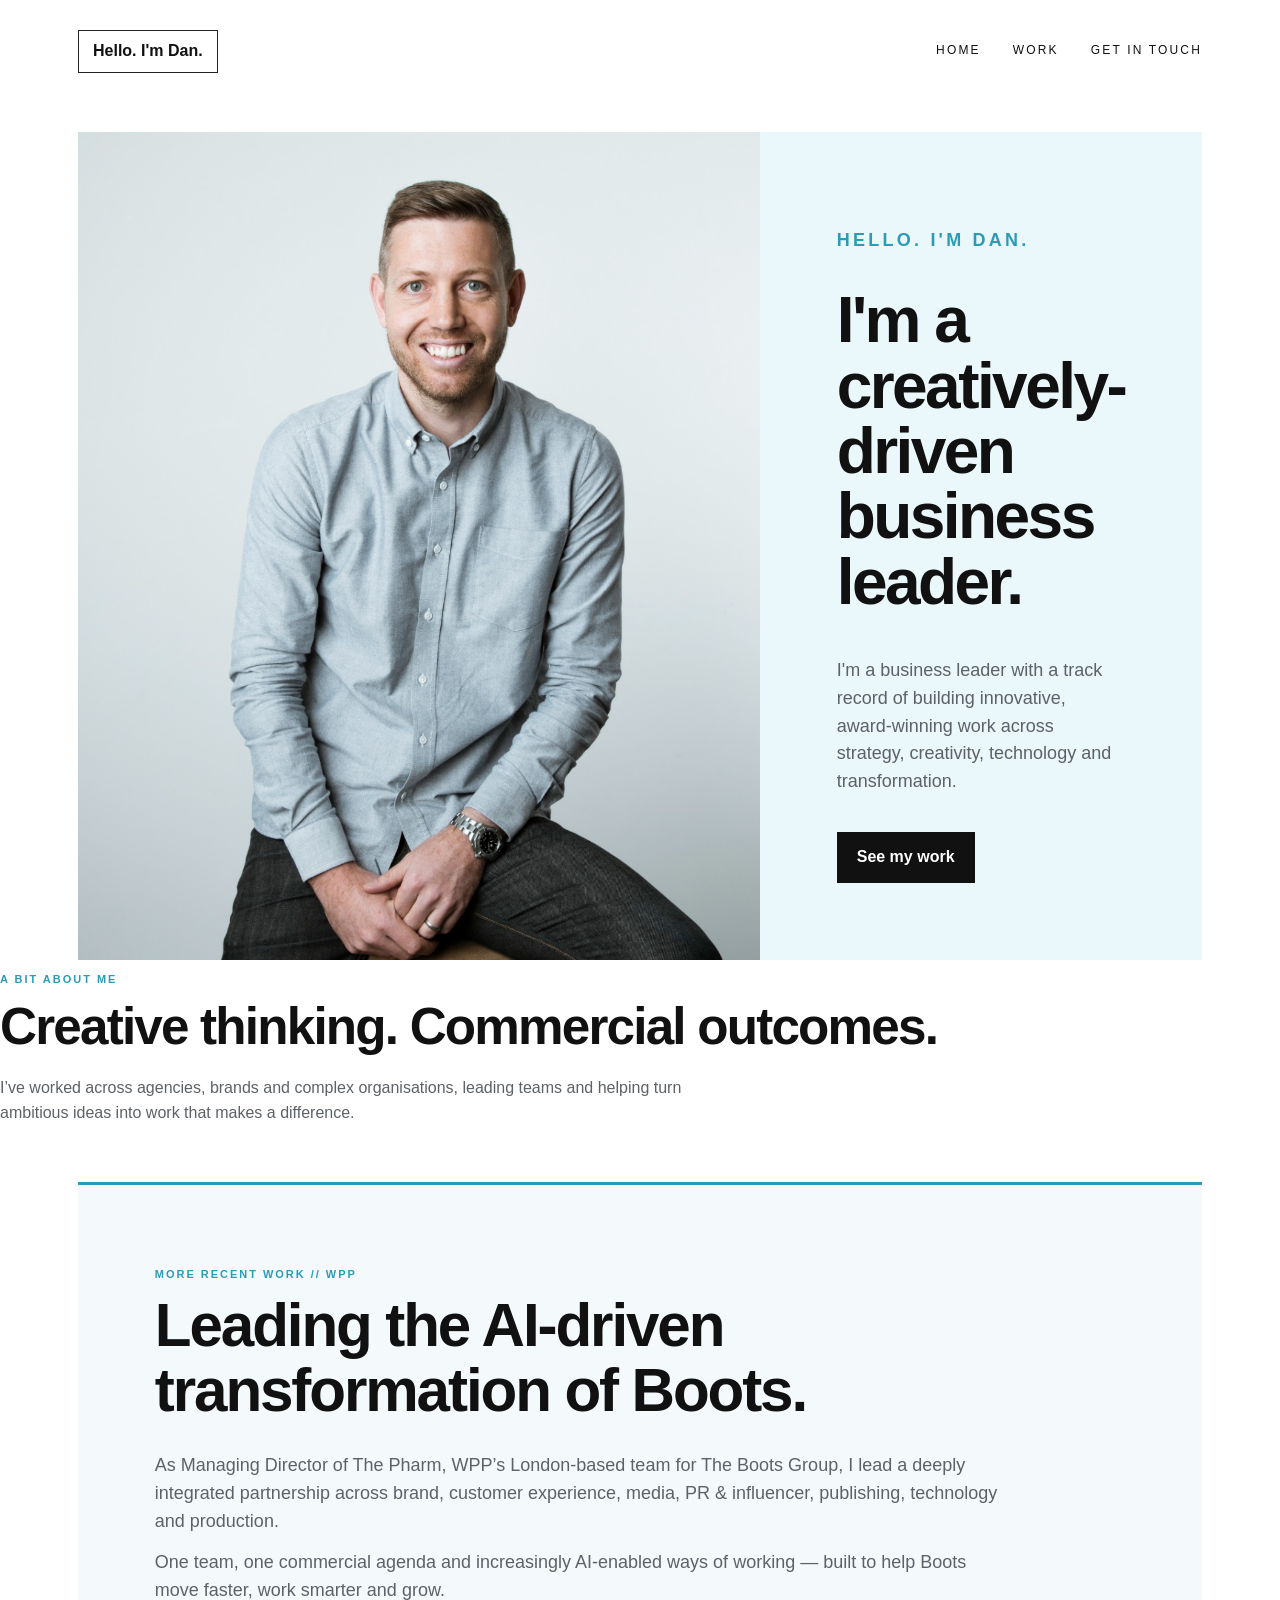
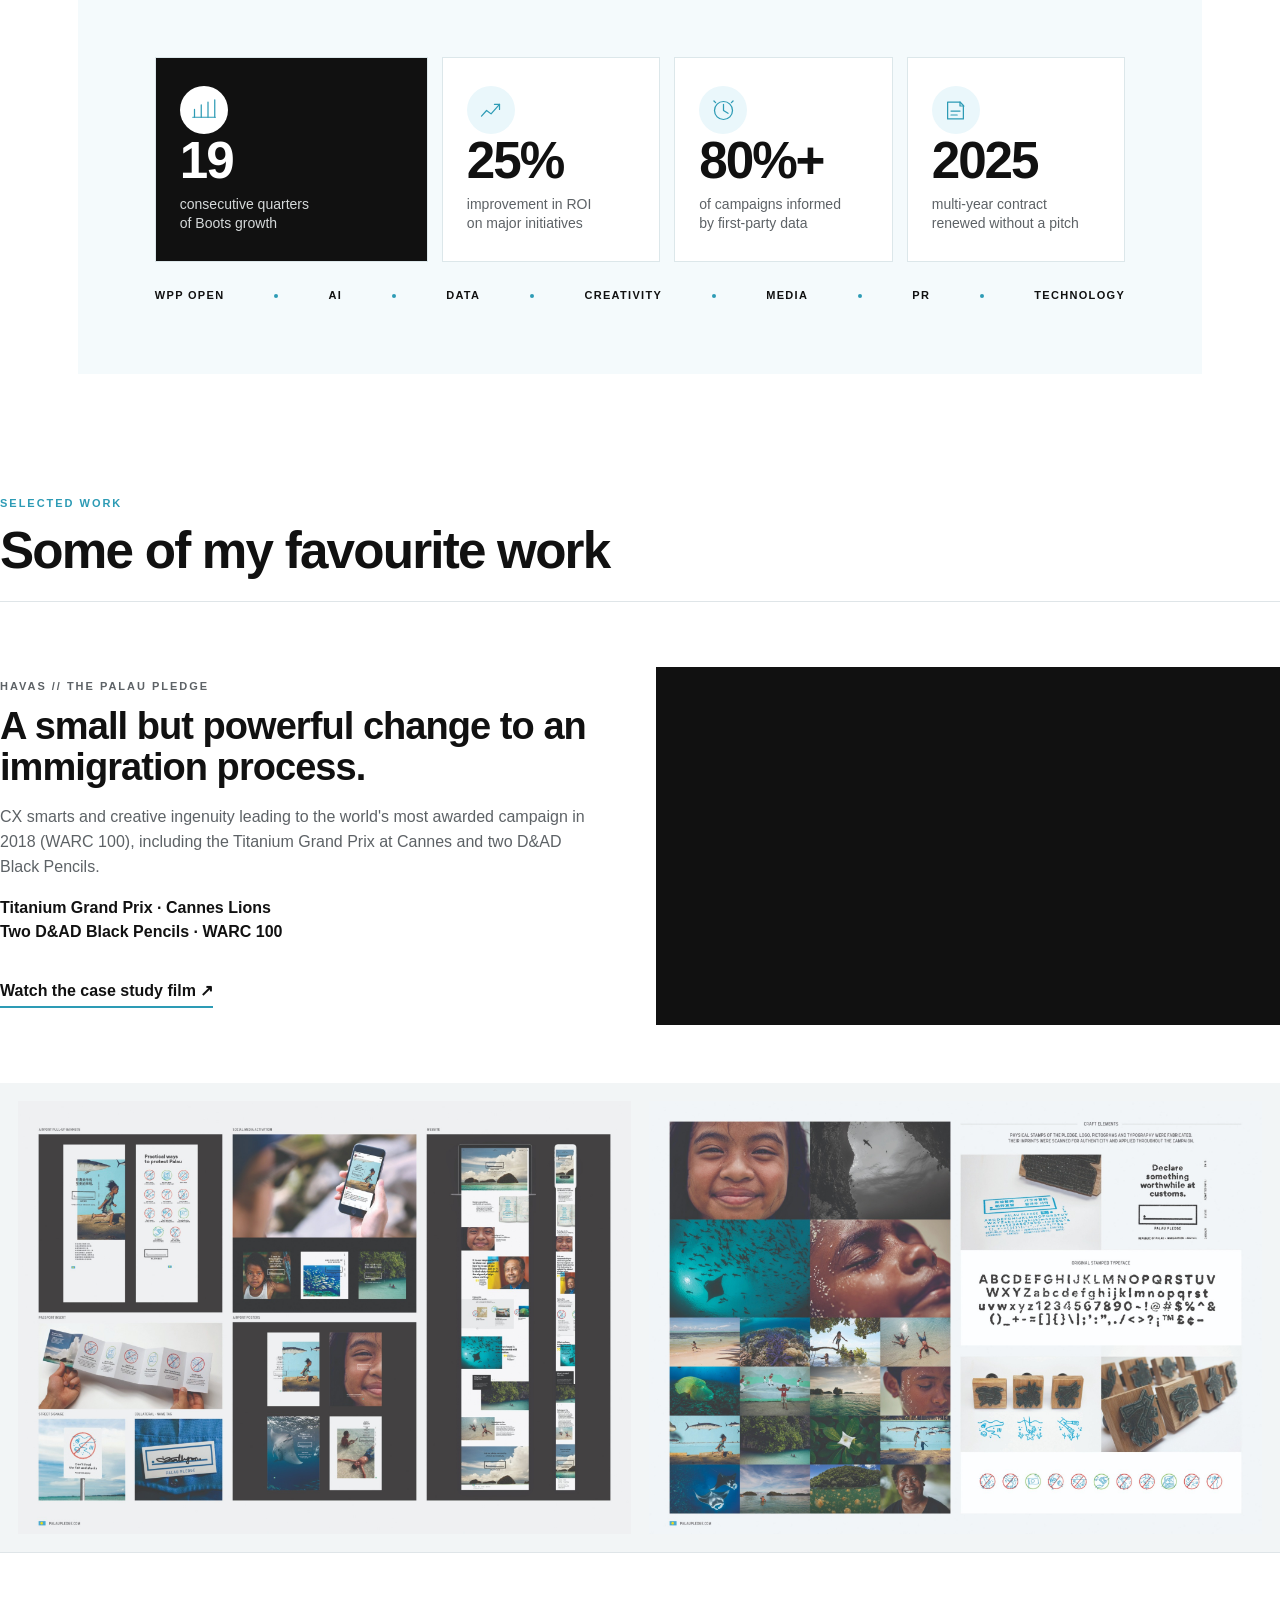
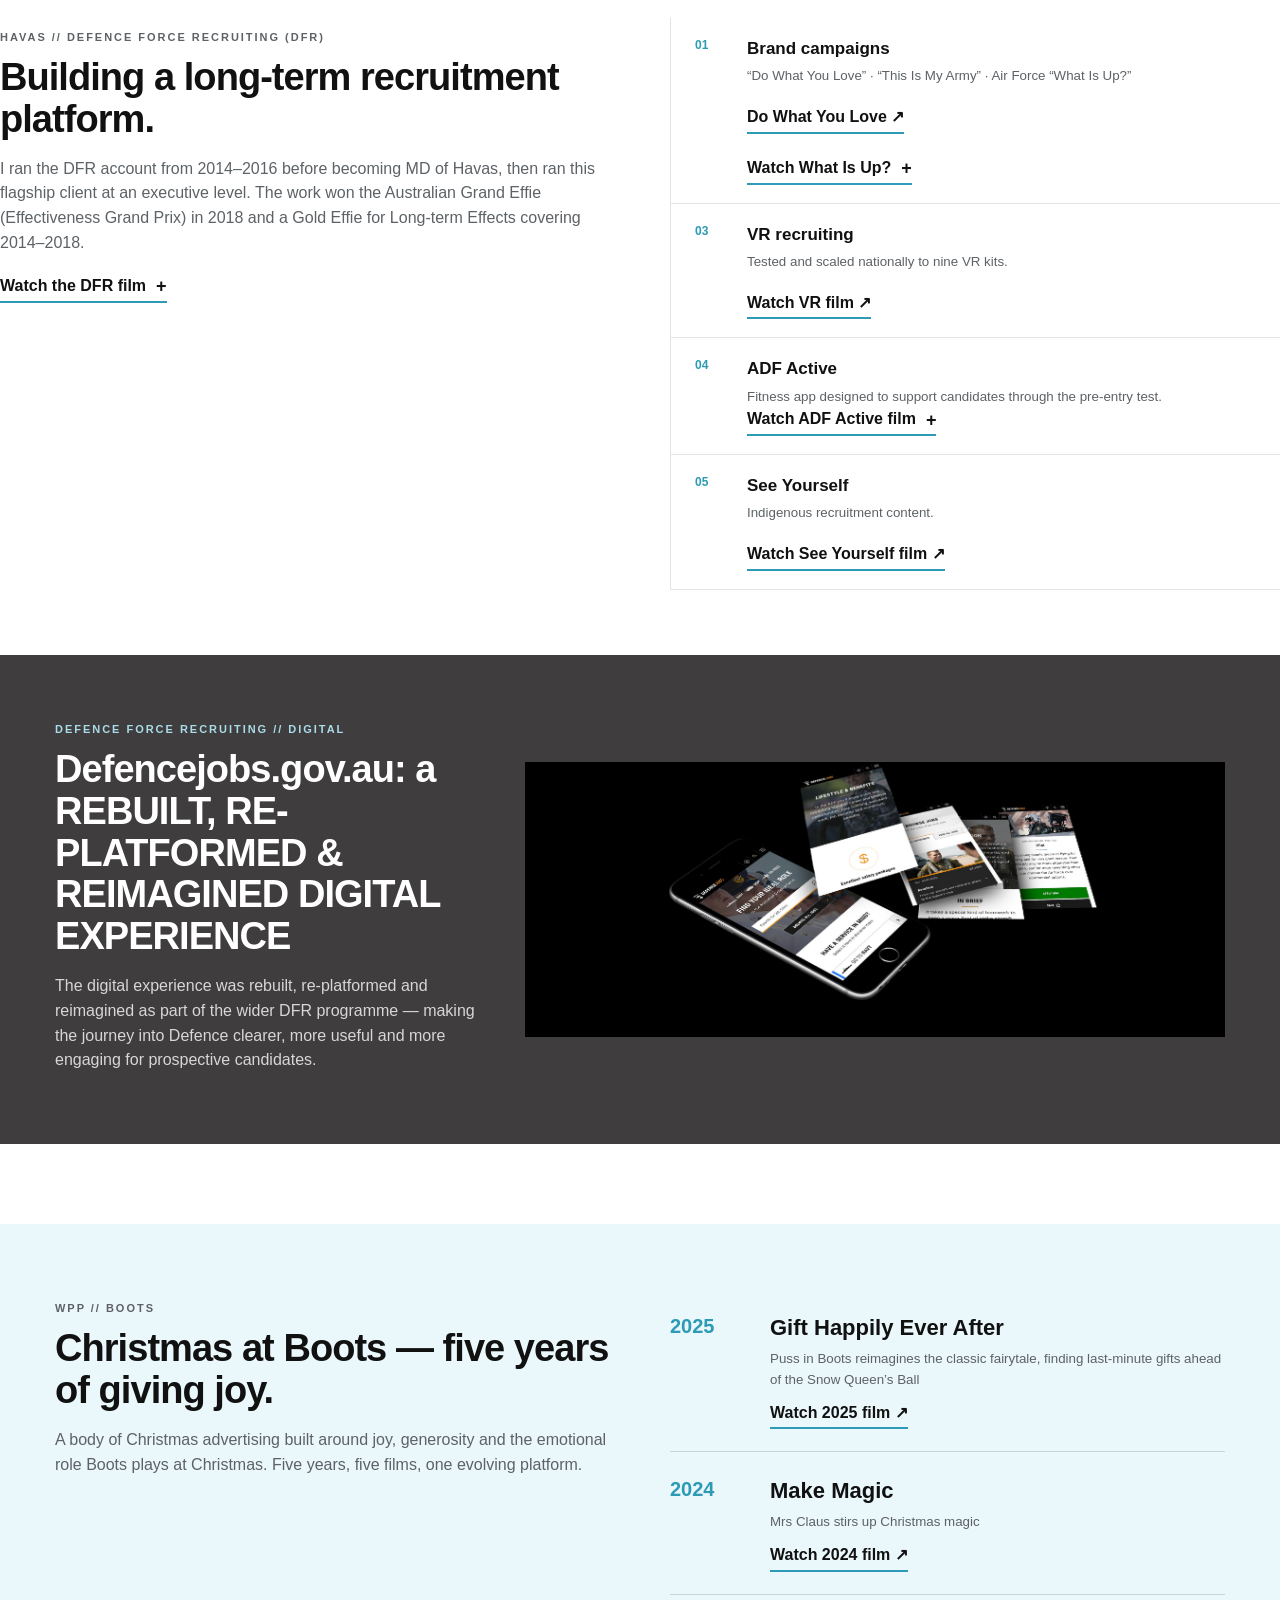
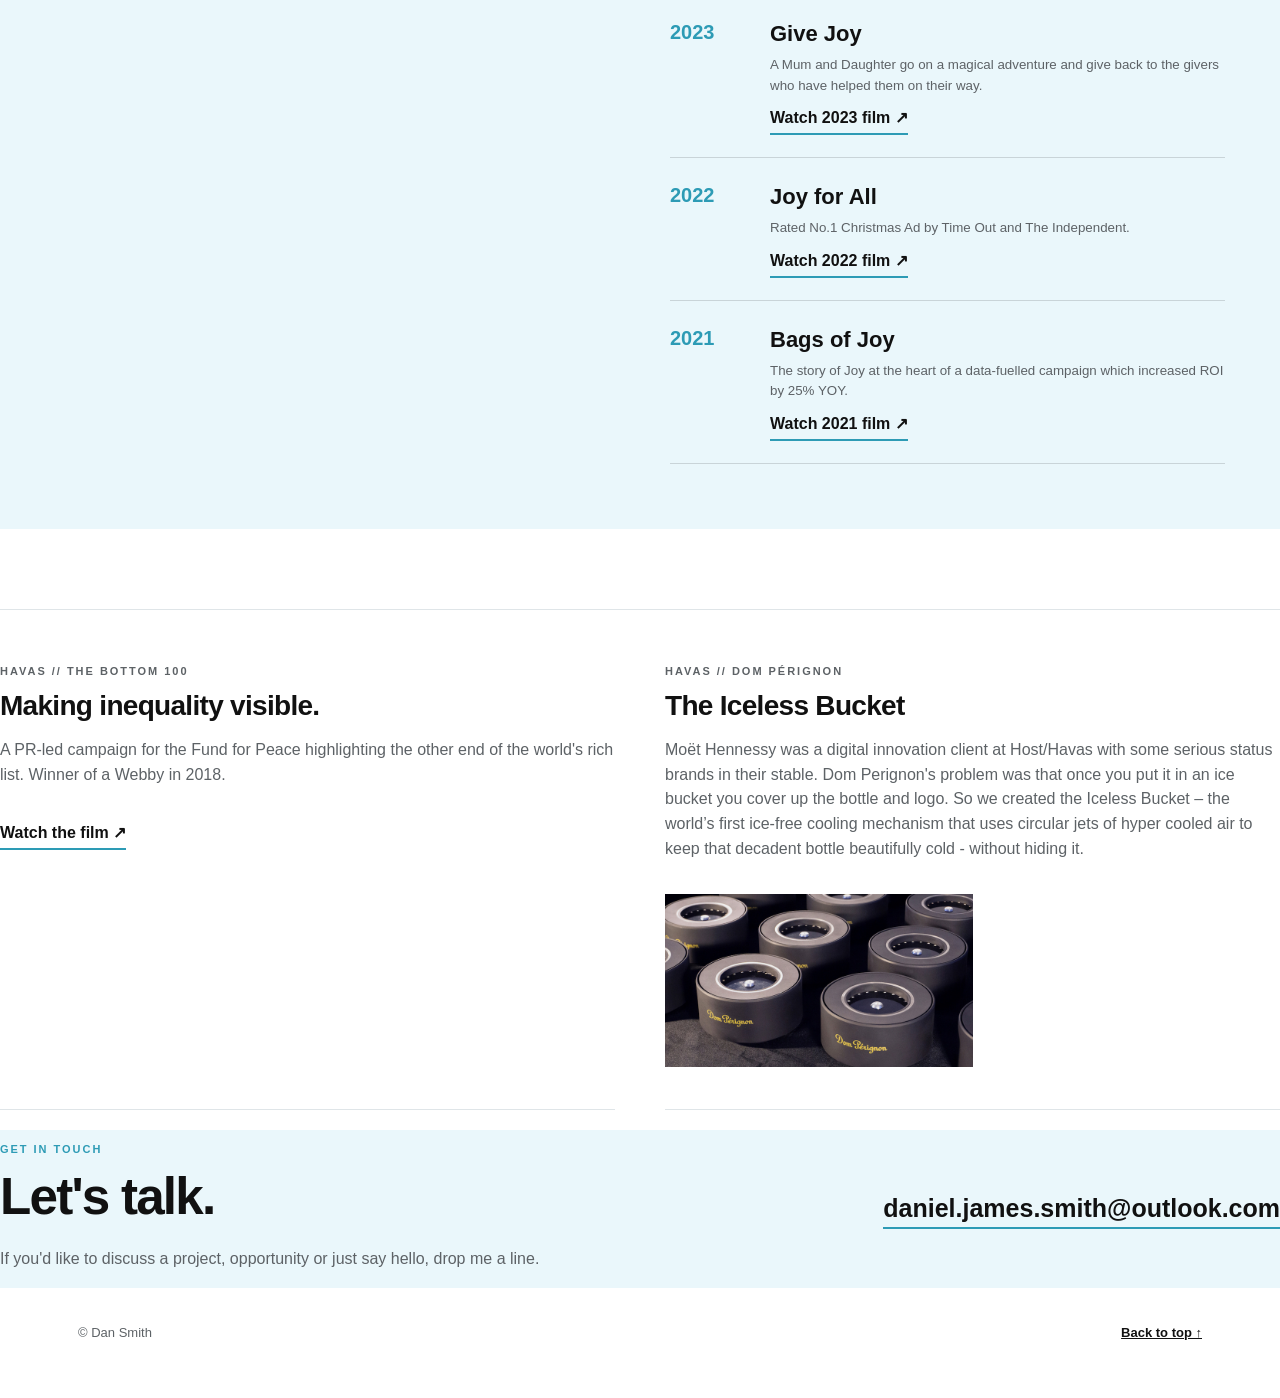
==== index.html @ 9c383329 "Add files via upload" ====
<!doctype html>
<html lang="en">
<head>
<meta charset="utf-8">
<meta name="viewport" content="width=device-width, initial-scale=1">
<title>Dan Smith — Creative Business Leader</title>
<meta name="description" content="Dan Smith — creatively-driven business leader working across strategy, creativity, digital and business transformation.">
<link rel="stylesheet" href="styles.css">
</head>
<body>
<header class="site-header">
  <a class="brand" href="#home">Hello. I'm Dan.</a>
  <nav aria-label="Primary navigation">
    <a href="#home">Home</a>
    <a href="#work">Work</a>
    <a href="#contact">Get in touch</a>
  </nav>
</header>

<main>
<section id="home" class="hero">
  <div class="hero-image"><img src="assets/Dan_0227_edit.jpg" alt="Dan Smith"></div>
  <div class="hero-copy">
    <p class="eyebrow">Hello. I'm Dan.</p>
    <h1>I'm a creatively-driven business leader.</h1>
    <p>I'm a business leader with a track record of building innovative, award-winning work across strategy, creativity, technology and transformation.</p>
    <a class="button" href="#work">See my work</a>
  </div>
</section>

<section class="intro">
  <p class="eyebrow">A bit about me</p>
  <h2>Creative thinking. Commercial outcomes.</h2>
  <p>I’ve worked across agencies, brands and complex organisations, leading teams and helping turn ambitious ideas into work that makes a difference.</p>
</section>

<section class="recent-wpp">
  <div class="recent-wpp-inner">
    <div class="recent-wpp-head">
      <p class="eyebrow">More recent work // WPP</p>
      <h2>Leading the AI-driven transformation of Boots.</h2>
      <p class="wpp-intro">As Managing Director of The Pharm, WPP’s London-based team for The Boots Group, I lead a deeply integrated partnership across brand, customer experience, media, PR &amp; influencer, publishing, technology and production.</p>
      <p class="wpp-intro">One team, one commercial agenda and increasingly AI-enabled ways of working — built to help Boots move faster, work smarter and grow.</p>
    </div>

    <div class="wpp-highlights">
      <div class="wpp-card wpp-card-large">
        <div class="wpp-icon" aria-hidden="true">
          <svg viewBox="0 0 48 48"><path d="M8 36V22M20 36V14M32 36V9M44 36V5"/><path d="M5 36h40"/></svg>
        </div>
        <strong>19</strong>
        <span>consecutive quarters<br>of Boots growth</span>
      </div>

      <div class="wpp-card">
        <div class="wpp-icon" aria-hidden="true">
          <svg viewBox="0 0 48 48"><path d="M8 34l9-10 8 6 15-17"/><path d="M31 13h9v9"/></svg>
        </div>
        <strong>25%</strong>
        <span>improvement in ROI<br>on major initiatives</span>
      </div>

      <div class="wpp-card">
        <div class="wpp-icon" aria-hidden="true">
          <svg viewBox="0 0 48 48"><circle cx="24" cy="24" r="16"/><path d="M24 13v11l8 5"/><path d="M10 10l-3-3M38 10l3-3"/></svg>
        </div>
        <strong>80%+</strong>
        <span>of campaigns informed<br>by first-party data</span>
      </div>

      <div class="wpp-card">
        <div class="wpp-icon" aria-hidden="true">
          <svg viewBox="0 0 48 48"><path d="M10 39V9h22l6 6v24z"/><path d="M32 9v7h7M16 25h16M16 32h11"/></svg>
        </div>
        <strong>2025</strong>
        <span>multi-year contract<br>renewed without a pitch</span>
      </div>
    </div>

    <div class="wpp-capabilities">
      <span>WPP Open</span><i></i><span>AI</span><i></i><span>Data</span><i></i><span>Creativity</span><i></i><span>Media</span><i></i><span>PR</span><i></i><span>Technology</span>
    </div>
  </div>
</section>

<section id="work" class="work">
  <div class="section-heading">
    <p class="eyebrow">Selected work</p>
    <h2>Some of my favourite work</h2>
  </div>

  <!-- PALAU -->
  <article class="case-study palau">
    <div class="case-copy">
      <p class="label">HAVAS // THE PALAU PLEDGE</p>
      <h3>A small but powerful change to an immigration process.</h3>
      <p>CX smarts and creative ingenuity leading to the world's most awarded campaign in 2018 (WARC 100), including the Titanium Grand Prix at Cannes and two D&amp;AD Black Pencils.</p>
      <p class="award">Titanium Grand Prix · Cannes Lions<br>Two D&amp;AD Black Pencils · WARC 100</p>
      <a class="film-link" href="https://www.youtube.com/watch?v=rfP-Y6YNpzc" target="_blank" rel="noopener">Watch the case study film ↗</a>
    </div>
    <div class="video-wrap">
      <iframe src="https://www.youtube.com/embed/rfP-Y6YNpzc" title="The Palau Pledge case study" loading="lazy" allow="accelerometer; autoplay; clipboard-write; encrypted-media; gyroscope; picture-in-picture; web-share" allowfullscreen></iframe>
    </div>
  </article>

  <div class="image-feature palau-images">
    <img src="assets/palau-supporting-01.jpg" alt="The Palau Pledge campaign supporting work">
    <img src="assets/palau-supporting-03.jpg" alt="The Palau Pledge campaign craft and visual system">
  </div>

  <!-- DFR -->
  <article class="case-study dfr">
    <div class="case-copy">
      <p class="label">HAVAS // DEFENCE FORCE RECRUITING (DFR)</p>
      <h3>Building a long-term recruitment platform.</h3>
      <p>I ran the DFR account from 2014–2016 before becoming MD of Havas, then ran this flagship client at an executive level. The work won the Australian Grand Effie (Effectiveness Grand Prix) in 2018 and a Gold Effie for Long-term Effects covering 2014–2018.</p>
      <details class="video-toggle">
        <summary>Watch the DFR film <span>+</span></summary>
        <div class="video-embed">
          <iframe src="https://player.vimeo.com/video/404593178" title="DFR case study film" loading="lazy" allow="autoplay; fullscreen; picture-in-picture" allowfullscreen></iframe>
        </div>
      </details>
    </div>
    <div class="dfr-list">
      <div class="list-item">
        <span>01</span><div><strong>Brand campaigns</strong><small>“Do What You Love” · “This Is My Army” · Air Force “What Is Up?”</small>
        <div class="links"><a href="https://youtu.be/YoAxiZLEY6c" target="_blank" rel="noopener">Do What You Love ↗</a><details class="video-toggle compact"><summary>Watch What Is Up? <span>+</span></summary><div class="video-embed"><iframe src="https://player.vimeo.com/video/713078001" title="Air Force — What Is Up? film" loading="lazy" allow="autoplay; fullscreen; picture-in-picture" allowfullscreen></iframe></div></details></div></div>
      </div>
      <div class="list-item"><span>03</span><div><strong>VR recruiting</strong><small>Tested and scaled nationally to nine VR kits.</small><div class="links"><a href="https://youtu.be/Ocllv3cdSLE" target="_blank" rel="noopener">Watch VR film ↗</a></div></div></div>
      <div class="list-item"><span>04</span><div><strong>ADF Active</strong><small>Fitness app designed to support candidates through the pre-entry test.</small><div class="links"><details class="video-toggle compact">
          <summary>Watch ADF Active film <span>+</span></summary>
          <div class="video-embed"><iframe src="https://player.vimeo.com/video/251575401" title="ADF Active film" loading="lazy" allow="autoplay; fullscreen; picture-in-picture" allowfullscreen></iframe></div>
        </details></div></div></div>
      <div class="list-item"><span>05</span><div><strong>See Yourself</strong><small>Indigenous recruitment content.</small><div class="links"><a href="https://www.youtube.com/watch?v=CjLxgbLLggs" target="_blank" rel="noopener">Watch See Yourself film ↗</a></div></div></div>
    </div>
  </article>

  <!-- DEFENCEJOBS DIGITAL -->
  <article class="digital-feature">
    <div class="digital-copy">
      <p class="label">DEFENCE FORCE RECRUITING // DIGITAL</p>
      <h3>Defencejobs.gov.au: a REBUILT, RE-PLATFORMED &amp; REIMAGINED DIGITAL EXPERIENCE</h3>
      <p>The digital experience was rebuilt, re-platformed and reimagined as part of the wider DFR programme — making the journey into Defence clearer, more useful and more engaging for prospective candidates.</p>
    </div>
    <div class="digital-image"><img src="assets/defencejobs-digital.jpg" alt="DefenceJobs.gov.au digital experience shown across mobile screens"></div>
  </article>

  <!-- BOOTS -->
  <article class="case-study boots">
    <div class="case-copy">
      <p class="label">WPP // BOOTS</p>
      <h3>Christmas at Boots — five years of giving joy.</h3>
      <p>A body of Christmas advertising built around joy, generosity and the emotional role Boots plays at Christmas. Five years, five films, one evolving platform.</p>
    </div>
    <div class="year-films">
      <div><span>2025</span><div><strong>Gift Happily Ever After</strong><small>Puss in Boots reimagines the classic fairytale, finding last-minute gifts ahead of the Snow Queen’s Ball</small><a href="https://www.youtube.com/watch?v=Y2MXlzKH7do" target="_blank" rel="noopener">Watch 2025 film ↗</a></div></div>
      <div><span>2024</span><div><strong>Make Magic</strong><small>Mrs Claus stirs up Christmas magic</small><a href="https://www.youtube.com/watch?v=ncTd0Wfk6QE" target="_blank" rel="noopener">Watch 2024 film ↗</a></div></div>
      <div><span>2023</span><div><strong>Give Joy</strong><small>A Mum and Daughter go on a magical adventure and give back to the givers who have helped them on their way.</small><a href="https://www.youtube.com/watch?v=lb_WDpevjHg" target="_blank" rel="noopener">Watch 2023 film ↗</a></div></div>
      <div><span>2022</span><div><strong>Joy for All</strong><small>Rated No.1 Christmas Ad by Time Out and The Independent.</small><a href="https://www.youtube.com/watch?v=_Qplq2LNDM0" target="_blank" rel="noopener">Watch 2022 film ↗</a></div></div>
      <div><span>2021</span><div><strong>Bags of Joy</strong><small>The story of Joy at the heart of a data-fuelled campaign which increased ROI by 25% YOY.</small><a href="https://www.youtube.com/watch?v=1MTgcwfsWKY" target="_blank" rel="noopener">Watch 2021 film ↗</a></div></div>
    </div>
  </article>

  <!-- OTHER WORK -->
  <div class="work-grid">
    <article>
      <p class="label">HAVAS // THE BOTTOM 100</p><h3>Making inequality visible.</h3>
      <p>A PR-led campaign for the Fund for Peace highlighting the other end of the world's rich list. Winner of a Webby in 2018.</p>
      <a class="film-link" href="https://youtu.be/dHQYm3Mr1WE" target="_blank" rel="noopener">Watch the film ↗</a>
    </article>
    <article class="iceless-case-study">
      <p class="label">HAVAS // DOM PÉRIGNON</p><h3>The Iceless Bucket</h3>
      <p>Moët Hennessy was a digital innovation client at Host/Havas with some serious status brands in their stable. Dom Perignon's problem was that once you put it in an ice bucket you cover up the bottle and logo. So we created the Iceless Bucket – the world’s first ice-free cooling mechanism that uses circular jets of hyper cooled air to keep that decadent bottle beautifully cold - without hiding it.</p>
      <img class="iceless-image" src="assets/iceless-bucket.jpg" alt="Dom Pérignon Iceless Bucket cooling units" loading="lazy">
    </article>
  </div>
</section>

<section id="contact" class="contact">
  <div><p class="eyebrow">Get in touch</p><h2>Let's talk.</h2><p>If you'd like to discuss a project, opportunity or just say hello, drop me a line.</p></div>
  <a class="contact-email" href="mailto:daniel.james.smith@outlook.com">daniel.james.smith@outlook.com</a>
</section>
</main>

<footer><span>© Dan Smith</span><a href="#home">Back to top ↑</a></footer>
<script src="script.js"></script>
</body>
</html>
---- styles.css ----
*{box-sizing:border-box}
:root{--ink:#111;--muted:#5d6266;--line:#dfe5e8;--blue:#2d9bb5;--pale:#eaf7fb;--dark:#3f3d3e;--max:1180px}
html{scroll-behavior:smooth}
body{margin:0;color:var(--ink);font-family:Arial,Helvetica,sans-serif;line-height:1.55;background:#fff}
a{color:inherit}.site-header{max-width:var(--max);margin:auto;padding:30px 28px 24px;display:flex;align-items:center;justify-content:space-between;gap:30px;position:relative;z-index:2}
.brand{text-decoration:none;border:1px solid #222;padding:8px 14px;font-weight:700}
nav{display:flex;gap:32px;text-transform:uppercase;letter-spacing:.18em;font-size:12px}nav a{text-decoration:none;padding:10px 0;border-bottom:2px solid transparent}nav a:hover{border-color:var(--blue)}
.hero{max-width:var(--max);margin:35px auto 0;padding:0 28px;display:grid;grid-template-columns:1.25fr .75fr;min-height:610px}
.hero-image{overflow:hidden;background:#edf2f3}.hero-image img{width:100%;height:100%;object-fit:cover;object-position:center center;display:block}
.hero-copy{background:var(--pale);padding:clamp(42px,6vw,82px);display:flex;flex-direction:column;justify-content:center}
.eyebrow,.label{font-size:11px;letter-spacing:.18em;text-transform:uppercase;font-weight:700}.eyebrow{color:var(--blue)}
h1{font-size:clamp(42px,5vw,70px);line-height:1.02;margin:16px 0 24px;letter-spacing:-.04em}h2{font-size:clamp(34px,4vw,52px);line-height:1.08;letter-spacing:-.035em;margin:10px 0 22px}h3{font-size:clamp(25px,3vw,38px);line-height:1.1;margin:8px 0 16px;letter-spacing:-.025em}p{max-width:700px;color:var(--muted)}
.hero-copy p{font-size:18px}.button{display:inline-block;background:var(--ink);color:white;text-decoration:none;padding:13px 20px;font-weight:700;margin-top:18px;align-self:flex-start}
.recent-wpp{max-width:var(--max);margin:0 auto;padding:40px 28px 110px}
.recent-wpp-inner{background:#f4fafc;padding:70px clamp(35px,6vw,82px);border-top:3px solid var(--blue)}
.recent-wpp-head{max-width:1000px;margin:0 auto 52px}
.recent-wpp-head h2{font-size:clamp(38px,4.7vw,64px);margin:10px 0 28px;max-width:1050px}
.wpp-intro{font-size:18px;max-width:850px;margin:0 0 14px}
.wpp-highlights{max-width:1000px;margin:0 auto;display:grid;grid-template-columns:1.25fr 1fr 1fr 1fr;gap:14px}
.wpp-card{min-height:205px;background:#fff;padding:28px 24px;display:flex;flex-direction:column;justify-content:flex-end;border:1px solid #dce7ea}
.wpp-card-large{background:var(--ink);color:#fff}
.wpp-icon{width:48px;height:48px;margin-bottom:auto;display:grid;place-items:center;border-radius:50%;background:var(--pale)}
.wpp-card-large .wpp-icon{background:#fff}
.wpp-icon svg{width:27px;height:27px;fill:none;stroke:var(--blue);stroke-width:2.2;stroke-linecap:round;stroke-linejoin:round}
.wpp-card strong{font-size:clamp(35px,4vw,54px);line-height:1;letter-spacing:-.04em;margin-bottom:9px}
.wpp-card span{font-size:14px;line-height:1.35;color:var(--muted)}
.wpp-card-large span{color:#d5d9da}
.wpp-capabilities{max-width:1000px;margin:25px auto 0;display:flex;align-items:center;justify-content:space-between;gap:12px;flex-wrap:wrap;font-size:11px;font-weight:700;letter-spacing:.12em;text-transform:uppercase}
.wpp-capabilities i{width:4px;height:4px;border-radius:50%;background:var(--blue);display:block}
.case-study{display:grid;grid-template-columns:1fr 1fr;border-top:1px solid var(--line);padding:65px 0;gap:60px}.case-study.featured{align-items:center}
.case-copy .award{font-weight:700;color:var(--ink)}
.video-wrap{aspect-ratio:16/9;background:#111}.video-wrap iframe{width:100%;height:100%;border:0}
.film-link,.links a,.year-films a{display:inline-block;margin-top:18px;font-weight:700;text-decoration:none;border-bottom:2px solid var(--blue);padding-bottom:2px}.links{display:flex;gap:22px;flex-wrap:wrap}
.video-toggle{margin-top:18px}.video-toggle summary{display:inline-flex;align-items:center;gap:10px;cursor:pointer;font-weight:700;list-style:none;border-bottom:2px solid var(--blue);padding-bottom:2px}.video-toggle summary::-webkit-details-marker{display:none}.video-toggle summary span{font-size:18px;line-height:1}.video-toggle[open] summary span{transform:rotate(45deg)}.video-embed{margin-top:22px;aspect-ratio:16/9;background:#111;overflow:hidden;width:min(720px,100%)}.video-embed iframe{width:100%;height:100%;border:0}.video-toggle.compact{margin-top:0;width:100%}.video-toggle.compact .video-embed{margin-top:18px;width:min(600px,100%)}
.image-feature{display:grid;grid-template-columns:1fr 1fr;gap:18px;background:#f2f5f6;padding:18px;margin:0 0 0}.image-feature img{width:100%;height:auto;display:block}
.dfr-list{display:flex;flex-direction:column;border-left:1px solid var(--line)}.list-item{padding:18px 0 18px 24px;border-bottom:1px solid var(--line);display:grid;grid-template-columns:40px 1fr;column-gap:12px}.list-item>span{font-size:12px;color:var(--blue);font-weight:700}.list-item strong{font-size:17px}.list-item small{display:block;color:var(--muted);margin-top:4px}.list-item .links{grid-column:2}
.digital-feature{display:grid;grid-template-columns:.75fr 1.25fr;gap:50px;align-items:center;background:var(--dark);color:#fff;padding:55px;margin:0}.digital-feature p{color:#d7d7d7}.digital-feature .label{color:#a9dce8}.digital-feature h3{max-width:650px}.digital-image img{width:100%;display:block}
.boots{background:var(--pale);padding:65px 55px;border-top:0;margin-top:80px}.year-films{display:flex;flex-direction:column}.year-films>div{display:grid;grid-template-columns:80px 1fr;gap:20px;padding:22px 0;border-bottom:1px solid rgba(17,17,17,.15)}.year-films>div>span{font-size:20px;font-weight:700;color:var(--blue)}.year-films strong{font-size:22px}.year-films small{display:block;color:var(--muted);margin-top:4px}.year-films a{margin-top:10px}
.work-grid{display:grid;grid-template-columns:1fr 1fr;gap:0 50px;border-top:1px solid var(--line);margin-top:80px}.work-grid article{padding:42px 0;border-bottom:1px solid var(--line)}.work-grid h3{font-size:28px}
.contact{margin-top:20px;background:var(--pale);display:flex;justify-content:space-between;align-items:center;gap:40px}.contact-email{font-size:clamp(18px,2vw,25px);font-weight:700;text-decoration:none;border-bottom:2px solid var(--blue)}
footer{max-width:var(--max);margin:auto;padding:35px 28px 55px;display:flex;justify-content:space-between;color:var(--muted);font-size:13px}footer a{color:var(--ink);font-weight:700}
@media(max-width:800px){.site-header{padding:22px 20px;display:block}.brand{display:inline-block}.site-header nav{margin-top:22px;gap:18px;flex-wrap:wrap}.hero{padding:0 20px;display:flex;flex-direction:column;margin-top:15px;min-height:0}.hero-image{height:auto}.hero-image img{height:auto;max-height:none;object-fit:contain}.hero-copy{padding:42px 30px}.hero-copy p{font-size:16px}h1{font-size:46px}.intro,.work,.contact{padding:75px 20px}.case-study{grid-template-columns:1fr;gap:35px;padding:50px 0}.image-feature{grid-template-columns:1fr;padding:10px}.digital-feature{grid-template-columns:1fr;padding:35px 25px;margin:0}.boots{padding:45px 25px;margin-top:55px}.work-grid{grid-template-columns:1fr}.contact{display:block}.contact-email{display:inline-block;margin-top:20px;overflow-wrap:anywhere}footer{padding:30px 20px}}

@media(max-width:1000px){.wpp-highlights{grid-template-columns:1fr 1fr}.wpp-card-large{grid-column:span 2}}
@media(max-width:800px){.recent-wpp{padding:15px 20px 75px}.recent-wpp-inner{padding:45px 25px}.recent-wpp-head{margin-bottom:35px}.wpp-highlights{grid-template-columns:1fr}.wpp-card-large{grid-column:auto}.wpp-card{min-height:180px}.wpp-capabilities{justify-content:flex-start;gap:10px}.wpp-capabilities i{display:none}}


/* Iceless Bucket case-study image */
.iceless-case-study .iceless-image {
  display: block;
  width: 50%;
  height: auto;
  margin-top: 2rem;
}
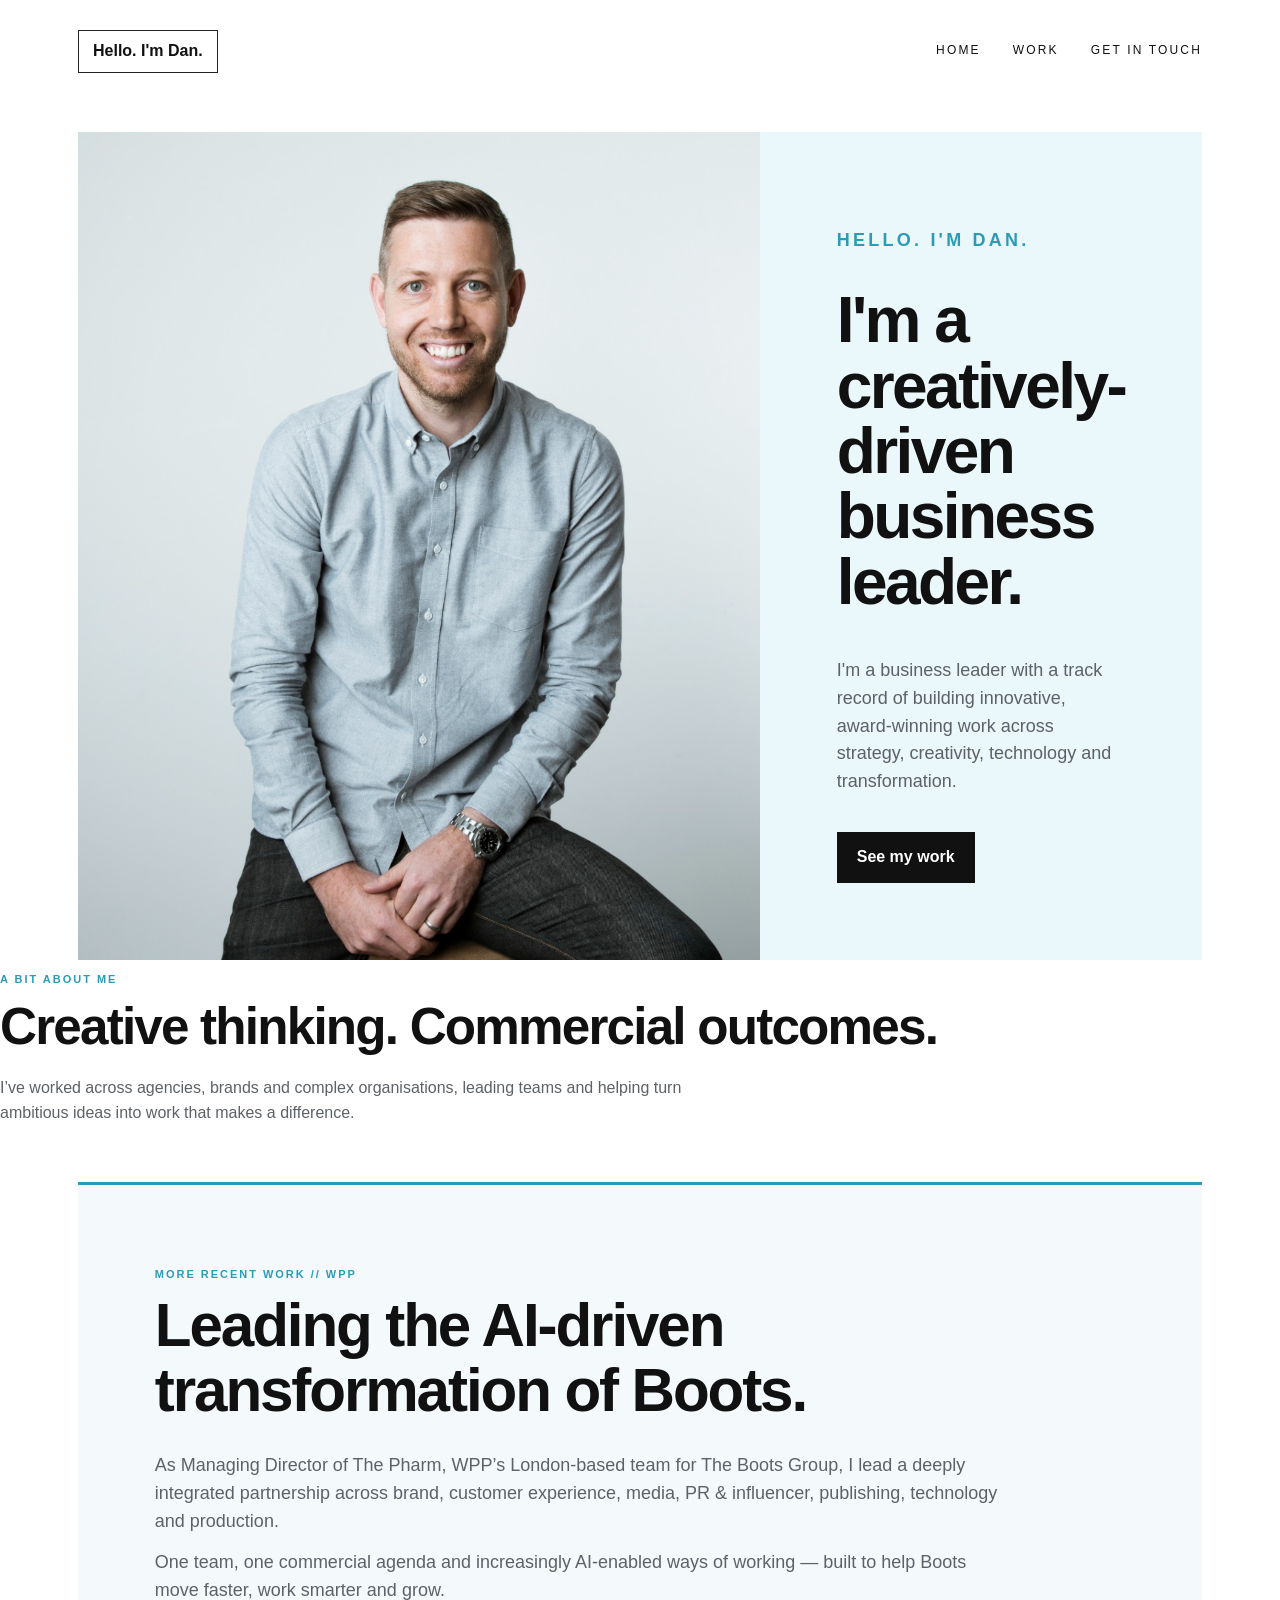
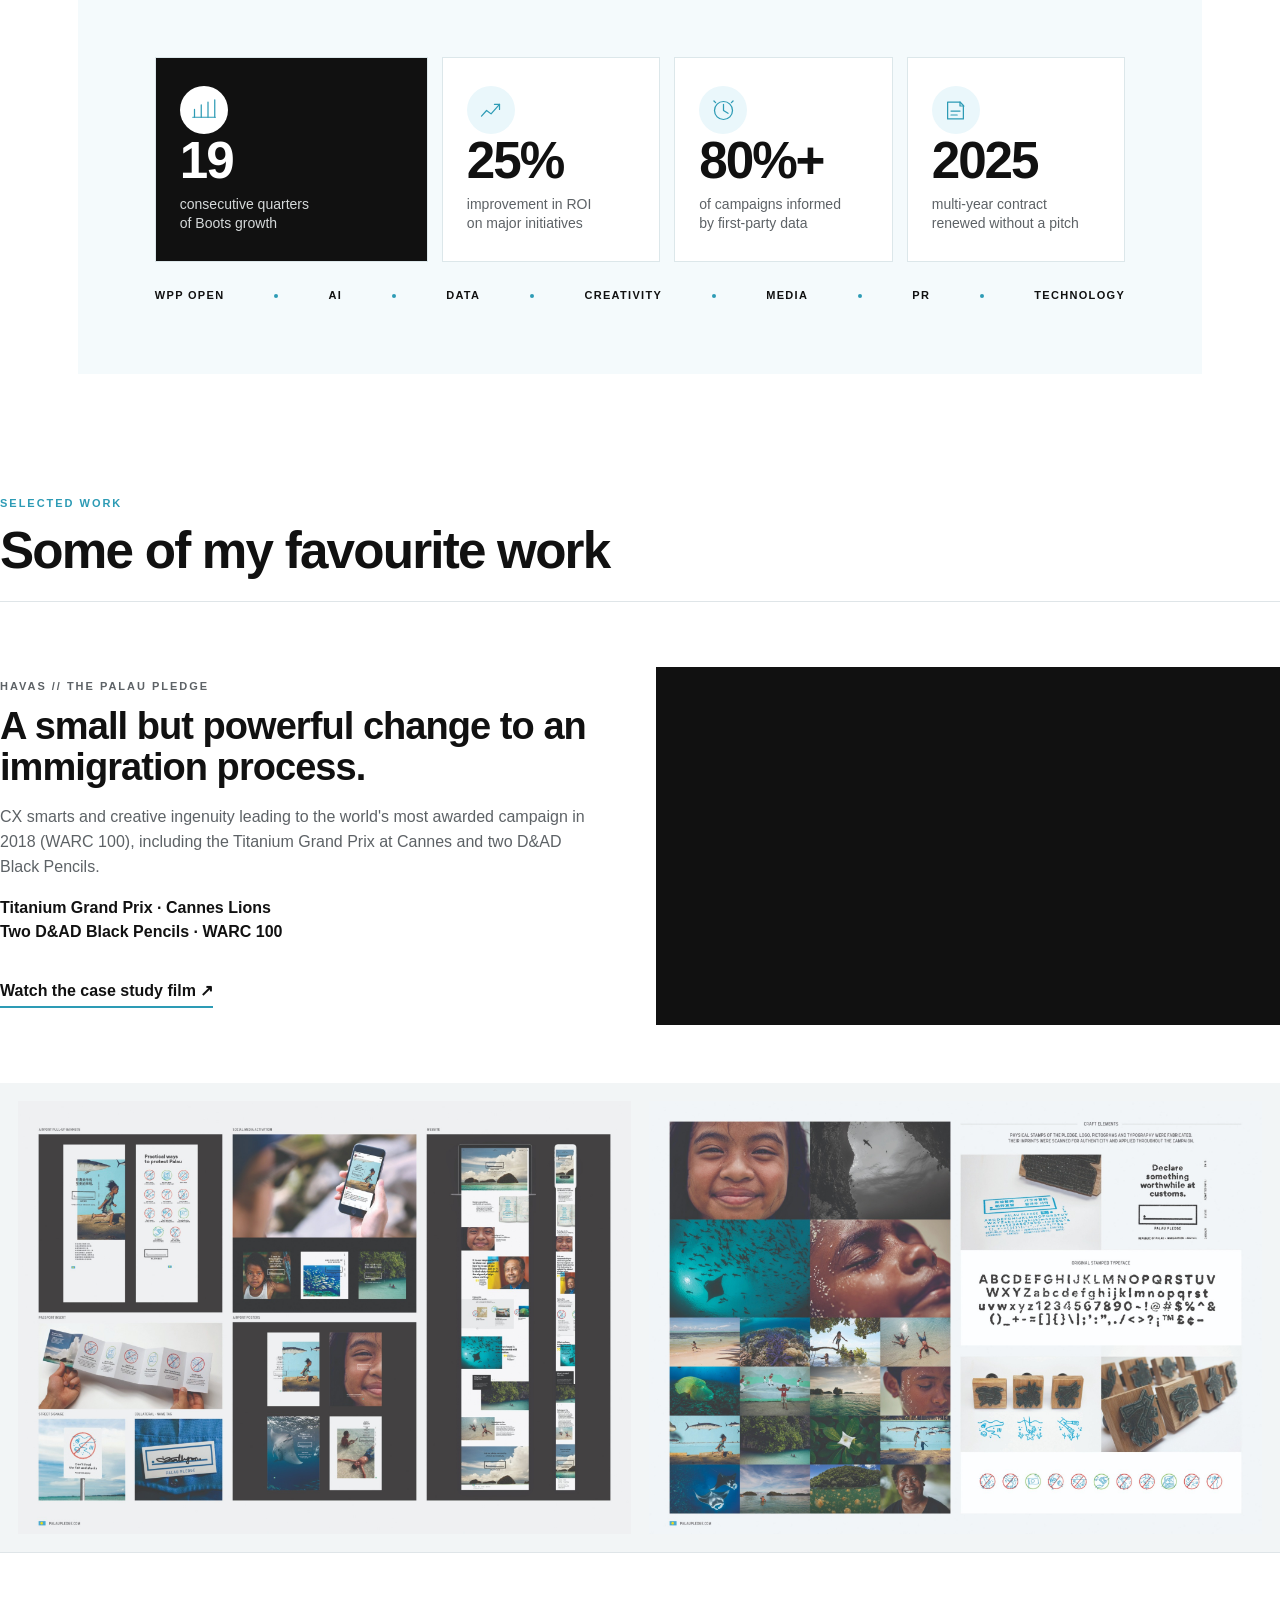
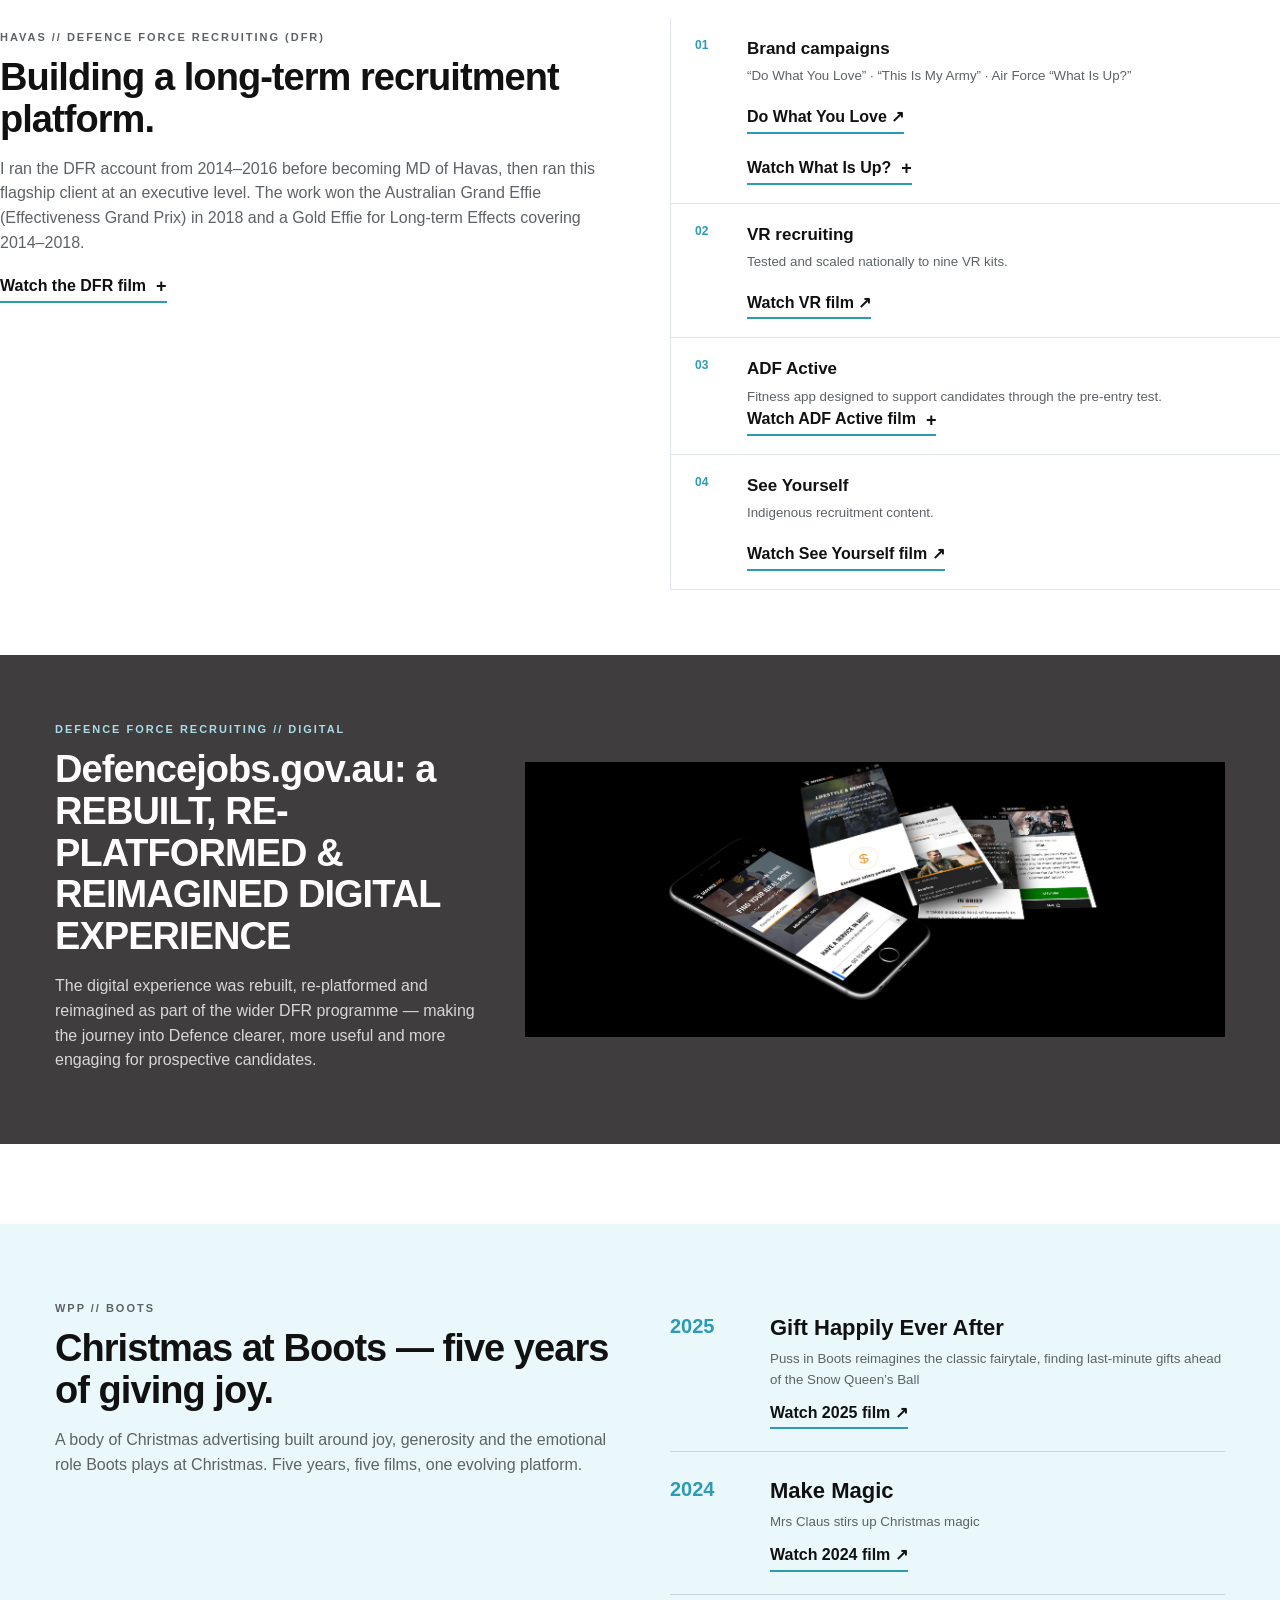
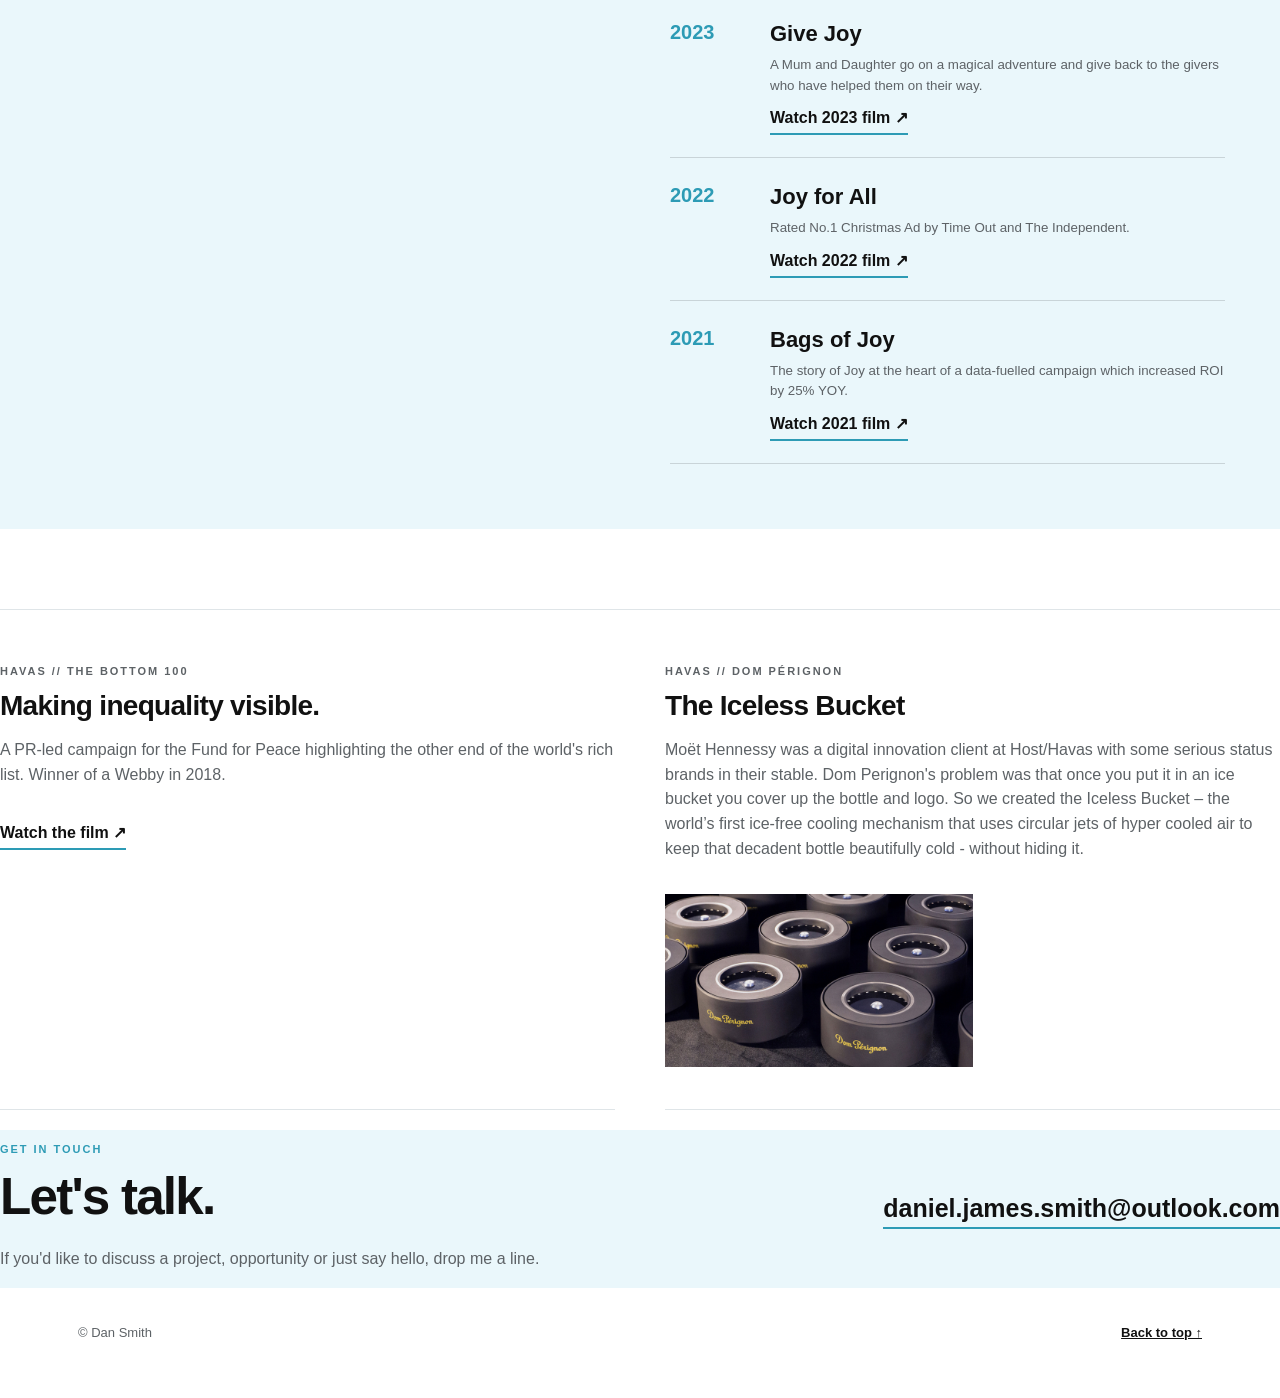
==== commit f39ee593: "Update index.html" ====
--- a/index.html
+++ b/index.html
@@ -126,12 +126,12 @@
         <span>01</span><div><strong>Brand campaigns</strong><small>“Do What You Love” · “This Is My Army” · Air Force “What Is Up?”</small>
         <div class="links"><a href="https://youtu.be/YoAxiZLEY6c" target="_blank" rel="noopener">Do What You Love ↗</a><details class="video-toggle compact"><summary>Watch What Is Up? <span>+</span></summary><div class="video-embed"><iframe src="https://player.vimeo.com/video/713078001" title="Air Force — What Is Up? film" loading="lazy" allow="autoplay; fullscreen; picture-in-picture" allowfullscreen></iframe></div></details></div></div>
       </div>
-      <div class="list-item"><span>03</span><div><strong>VR recruiting</strong><small>Tested and scaled nationally to nine VR kits.</small><div class="links"><a href="https://youtu.be/Ocllv3cdSLE" target="_blank" rel="noopener">Watch VR film ↗</a></div></div></div>
-      <div class="list-item"><span>04</span><div><strong>ADF Active</strong><small>Fitness app designed to support candidates through the pre-entry test.</small><div class="links"><details class="video-toggle compact">
+      <div class="list-item"><span>02</span><div><strong>VR recruiting</strong><small>Tested and scaled nationally to nine VR kits.</small><div class="links"><a href="https://youtu.be/Ocllv3cdSLE" target="_blank" rel="noopener">Watch VR film ↗</a></div></div></div>
+      <div class="list-item"><span>03</span><div><strong>ADF Active</strong><small>Fitness app designed to support candidates through the pre-entry test.</small><div class="links"><details class="video-toggle compact">
           <summary>Watch ADF Active film <span>+</span></summary>
           <div class="video-embed"><iframe src="https://player.vimeo.com/video/251575401" title="ADF Active film" loading="lazy" allow="autoplay; fullscreen; picture-in-picture" allowfullscreen></iframe></div>
         </details></div></div></div>
-      <div class="list-item"><span>05</span><div><strong>See Yourself</strong><small>Indigenous recruitment content.</small><div class="links"><a href="https://www.youtube.com/watch?v=CjLxgbLLggs" target="_blank" rel="noopener">Watch See Yourself film ↗</a></div></div></div>
+      <div class="list-item"><span>04</span><div><strong>See Yourself</strong><small>Indigenous recruitment content.</small><div class="links"><a href="https://www.youtube.com/watch?v=CjLxgbLLggs" target="_blank" rel="noopener">Watch See Yourself film ↗</a></div></div></div>
     </div>
   </article>
 
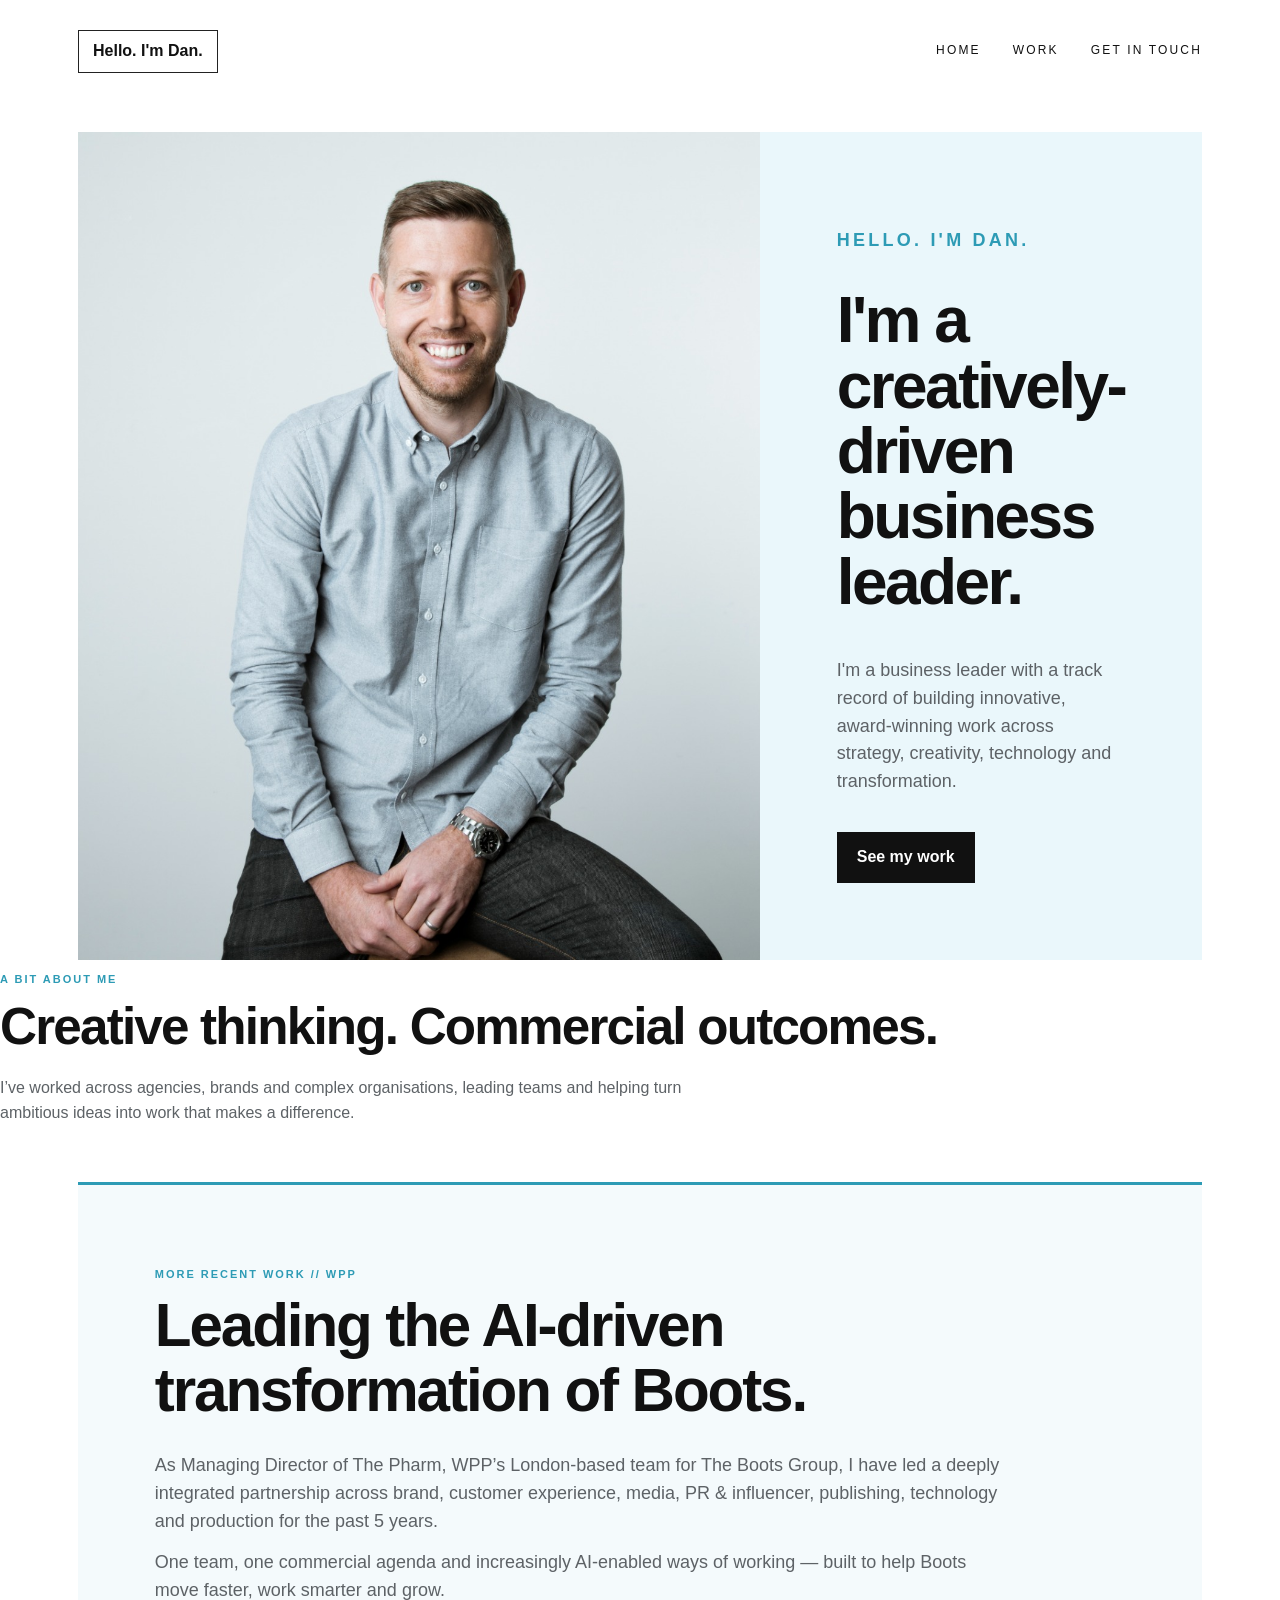
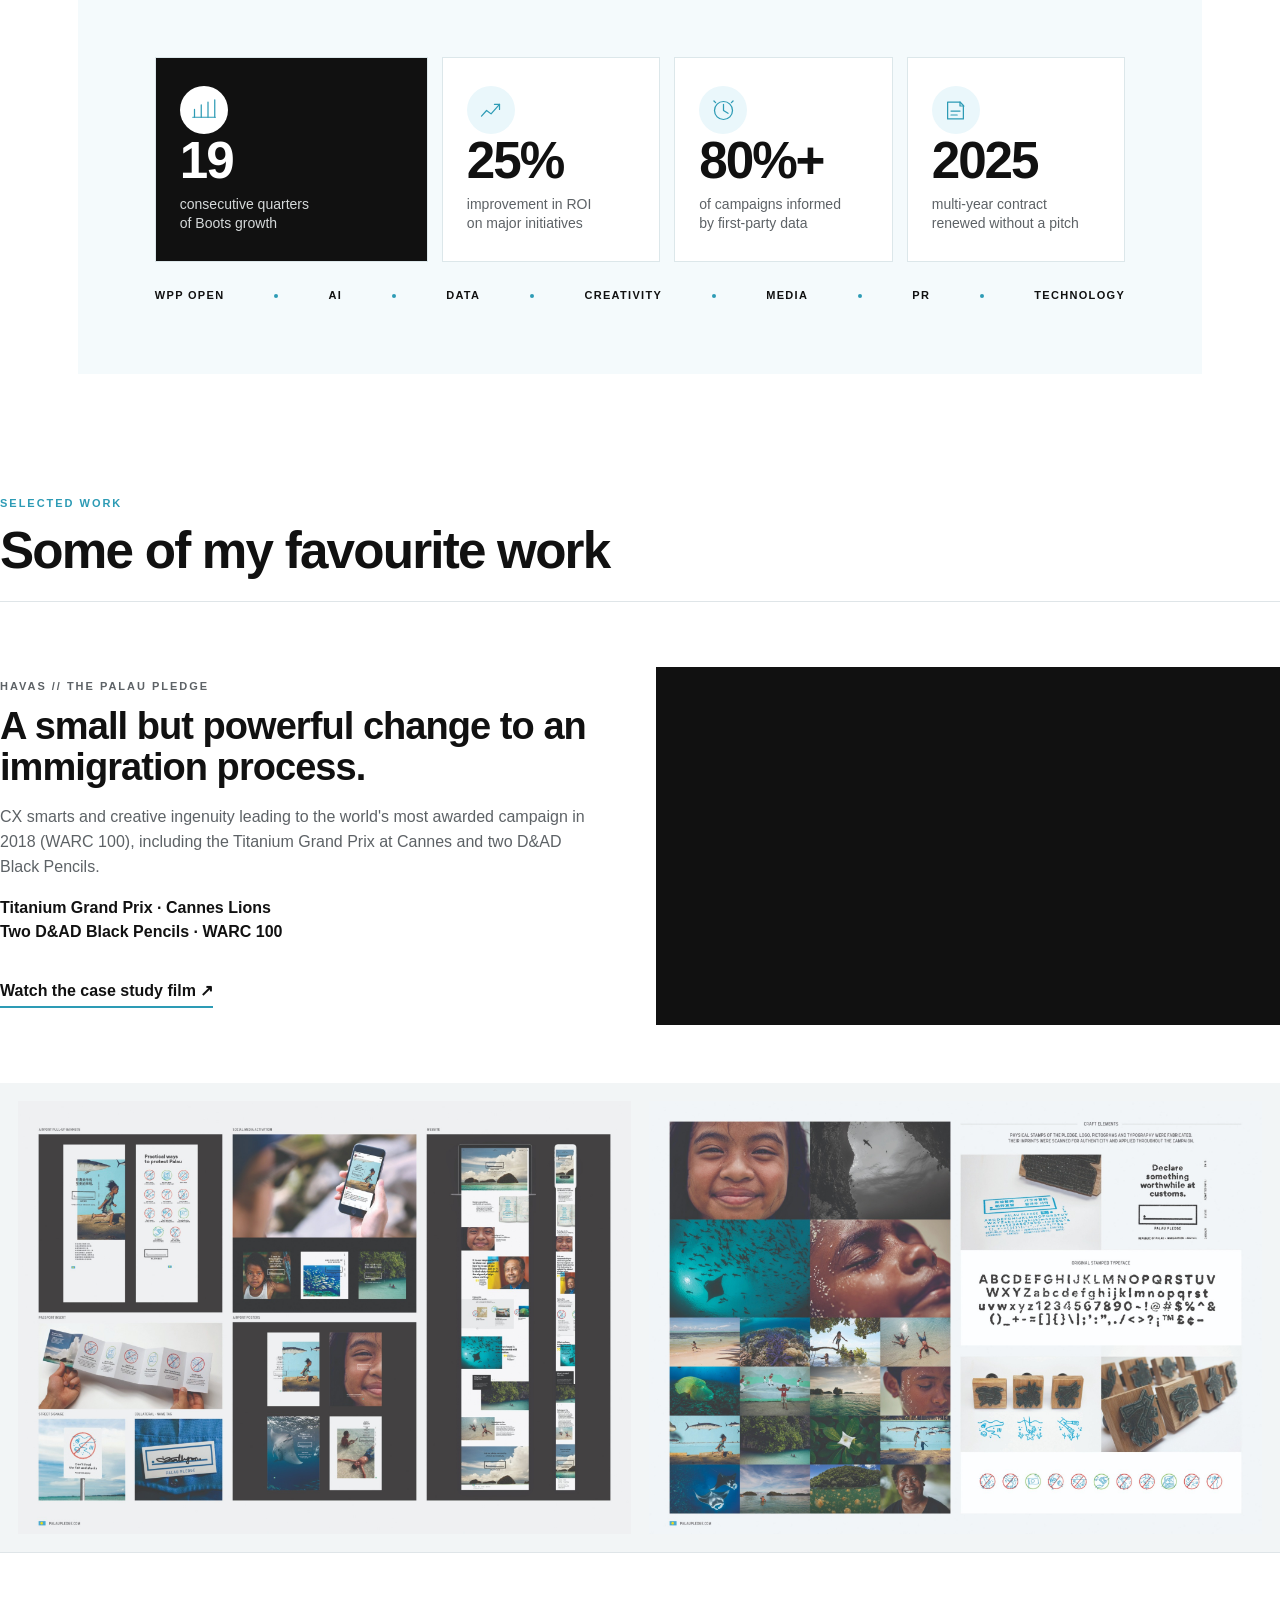
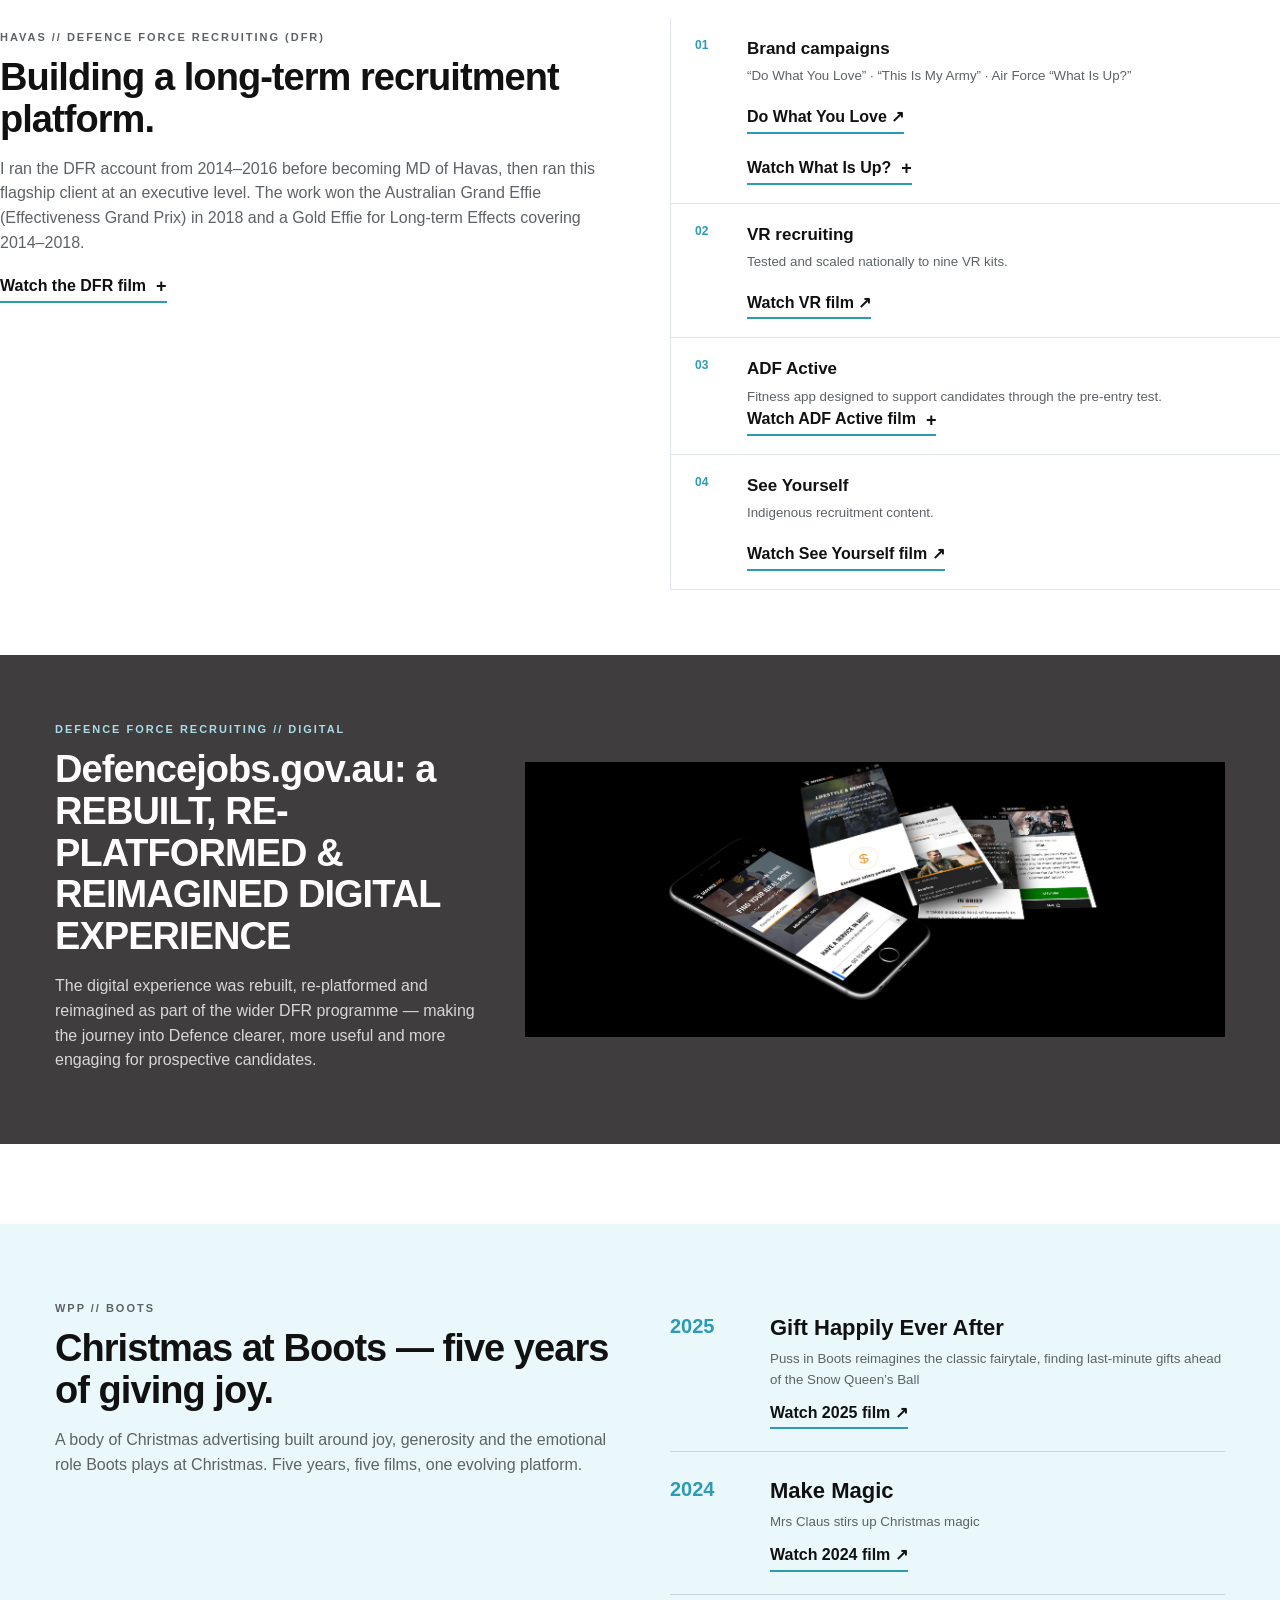
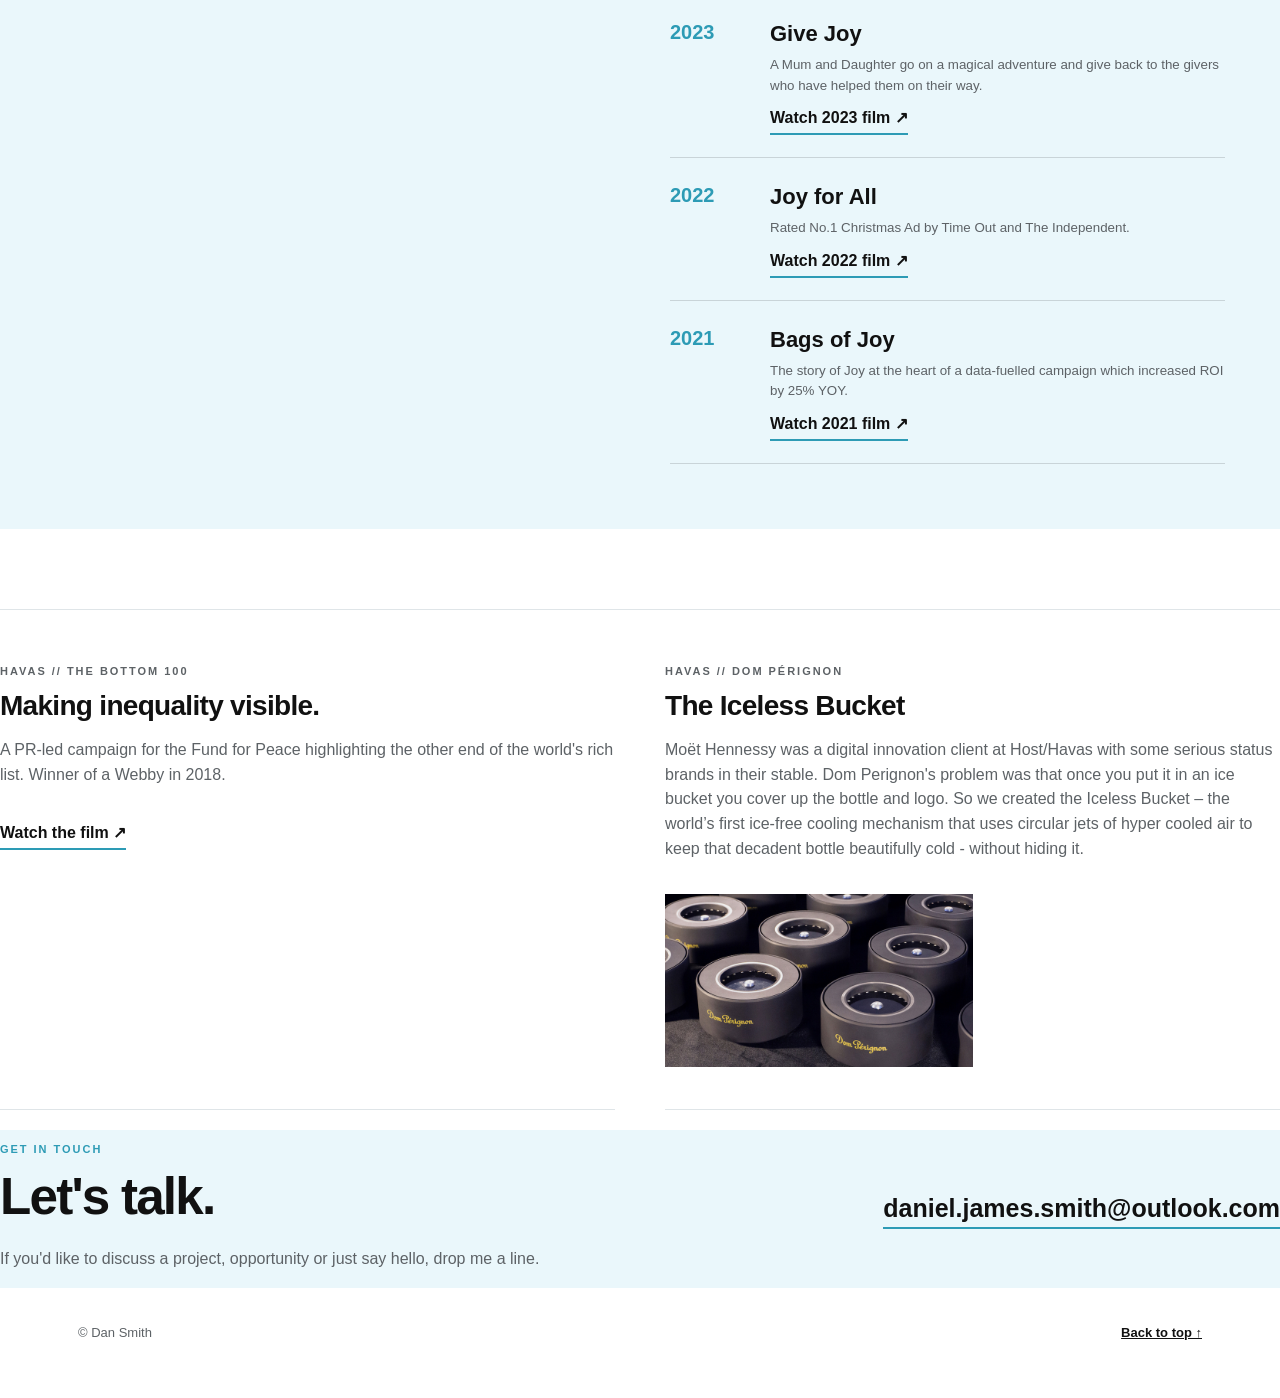
==== commit d238c1b2: "Revise WPP intro to include 5 years of leadership Updated the introduction paragraph to reflect lead" ====
--- a/index.html
+++ b/index.html
@@ -39,7 +39,7 @@
     <div class="recent-wpp-head">
       <p class="eyebrow">More recent work // WPP</p>
       <h2>Leading the AI-driven transformation of Boots.</h2>
-      <p class="wpp-intro">As Managing Director of The Pharm, WPP’s London-based team for The Boots Group, I lead a deeply integrated partnership across brand, customer experience, media, PR &amp; influencer, publishing, technology and production.</p>
+      <p class="wpp-intro">As Managing Director of The Pharm, WPP’s London-based team for The Boots Group, I have led a deeply integrated partnership across brand, customer experience, media, PR &amp; influencer, publishing, technology and production for the past 5 years.</p>
       <p class="wpp-intro">One team, one commercial agenda and increasingly AI-enabled ways of working — built to help Boots move faster, work smarter and grow.</p>
     </div>
 
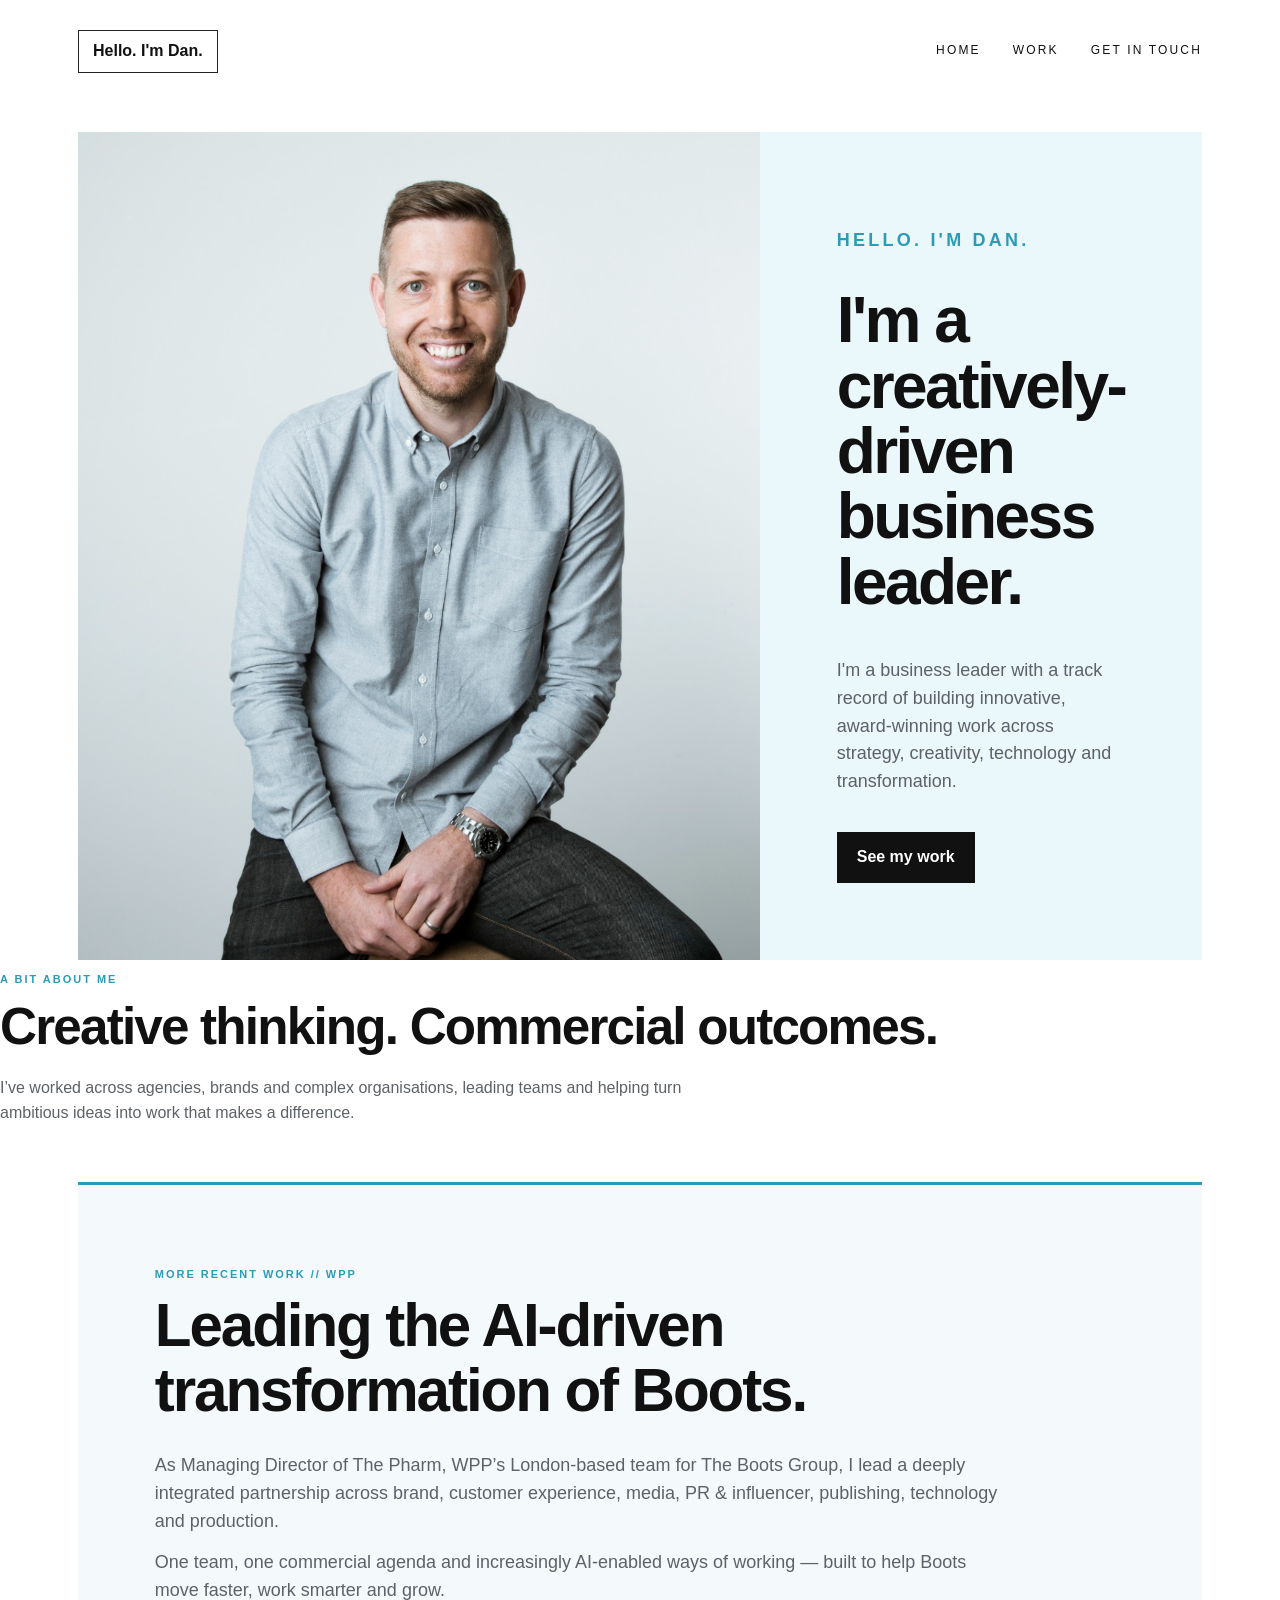
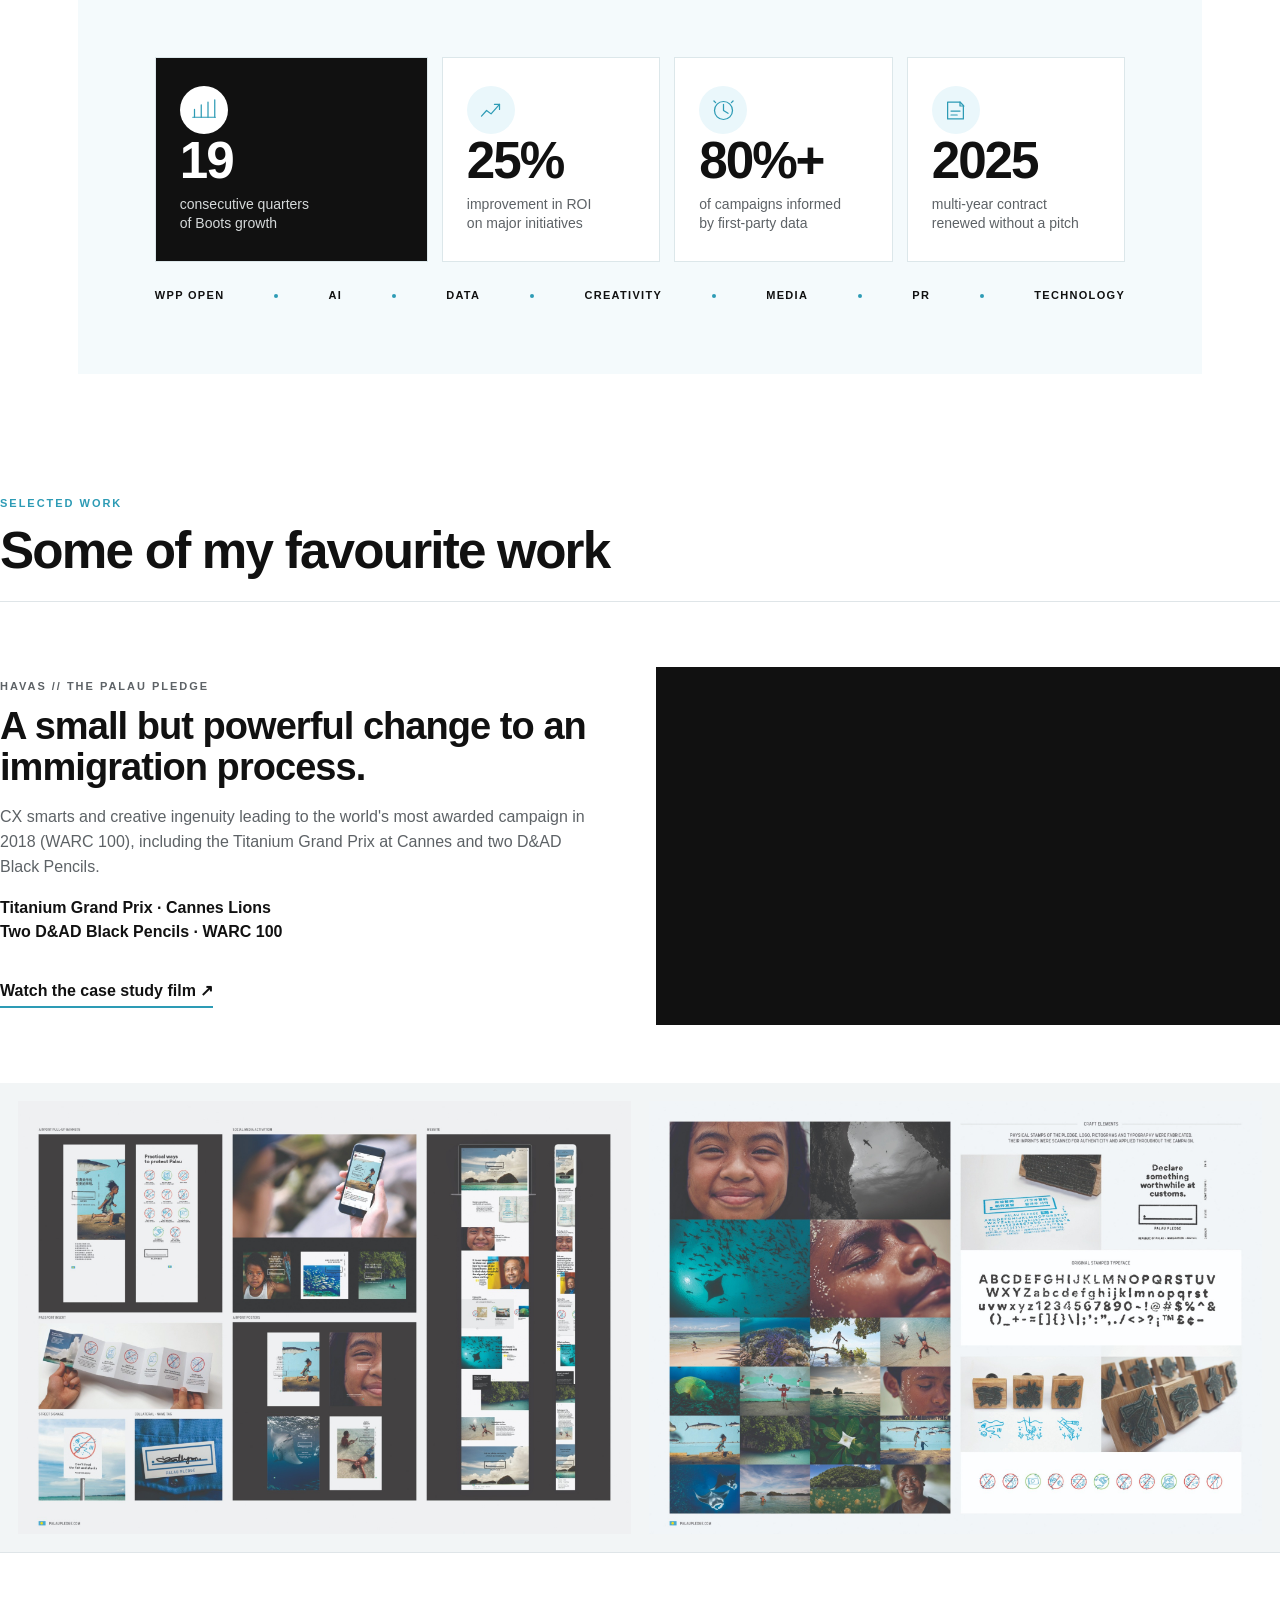
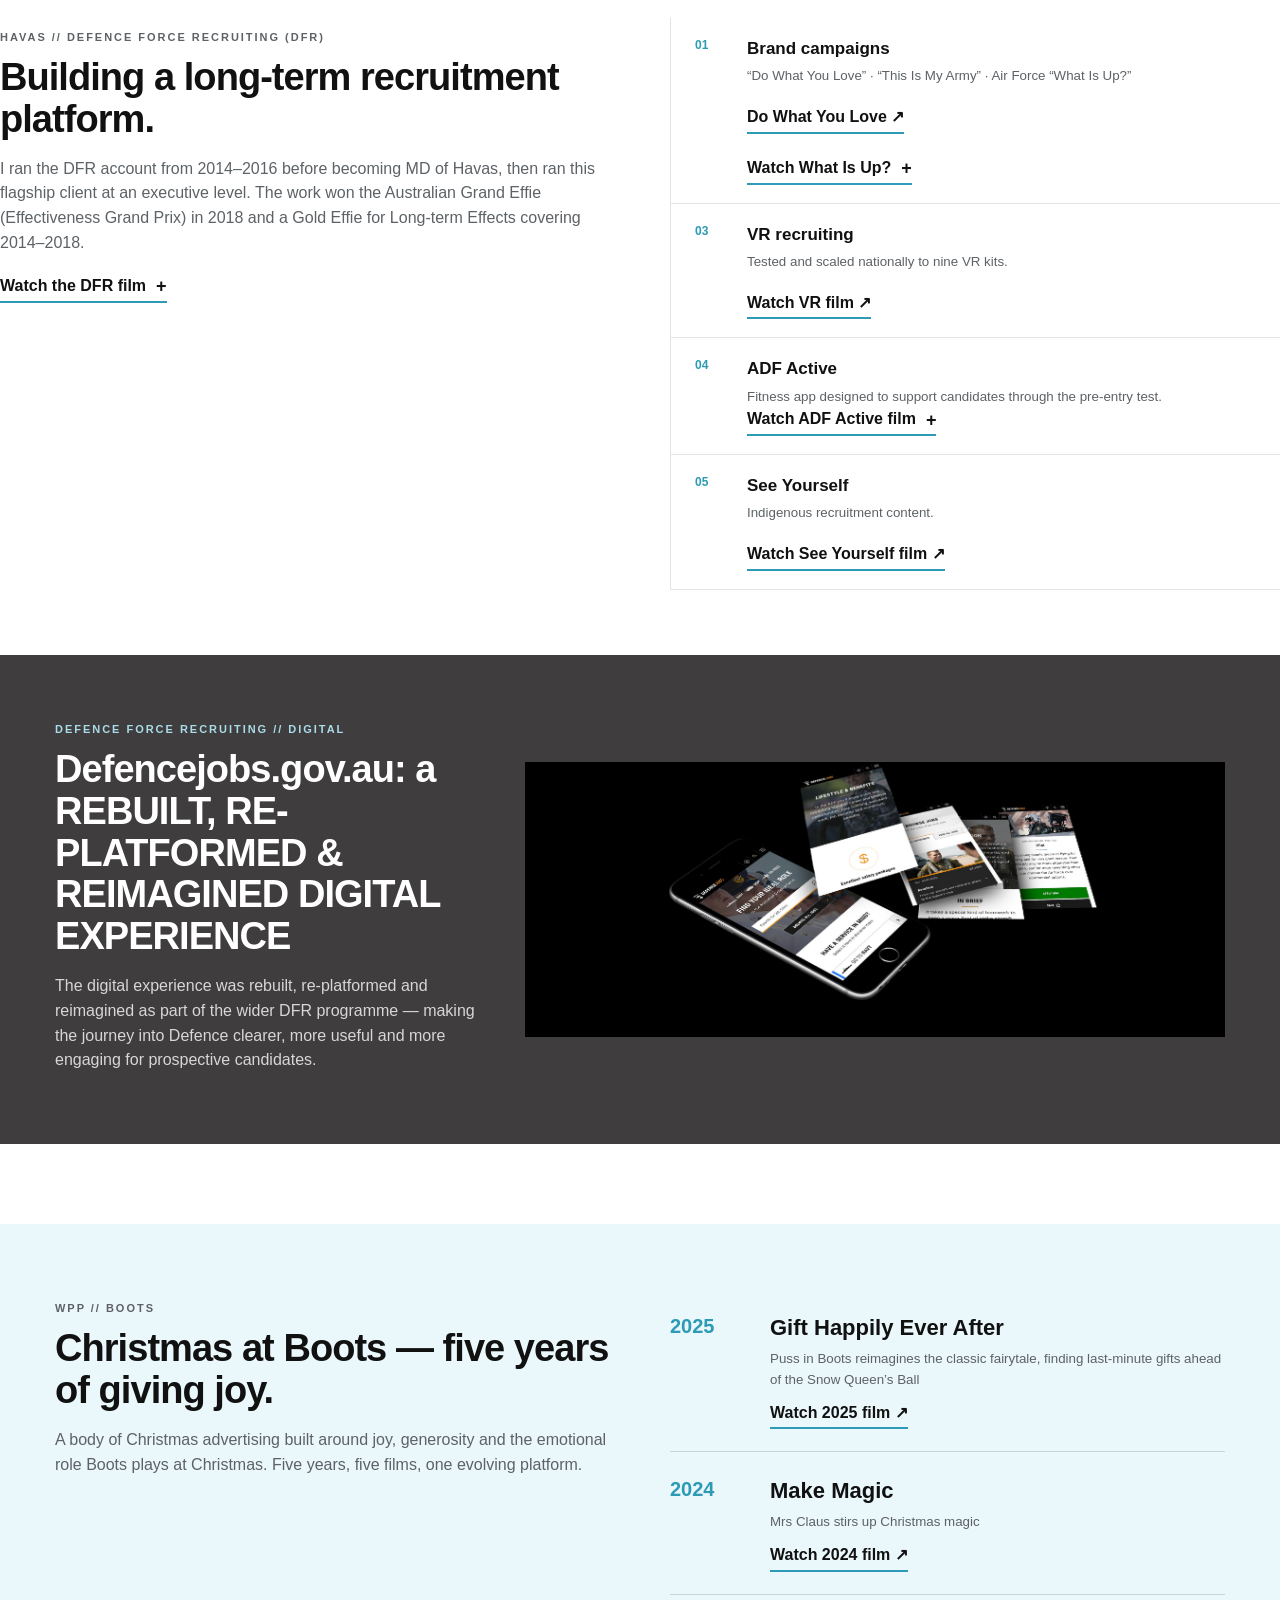
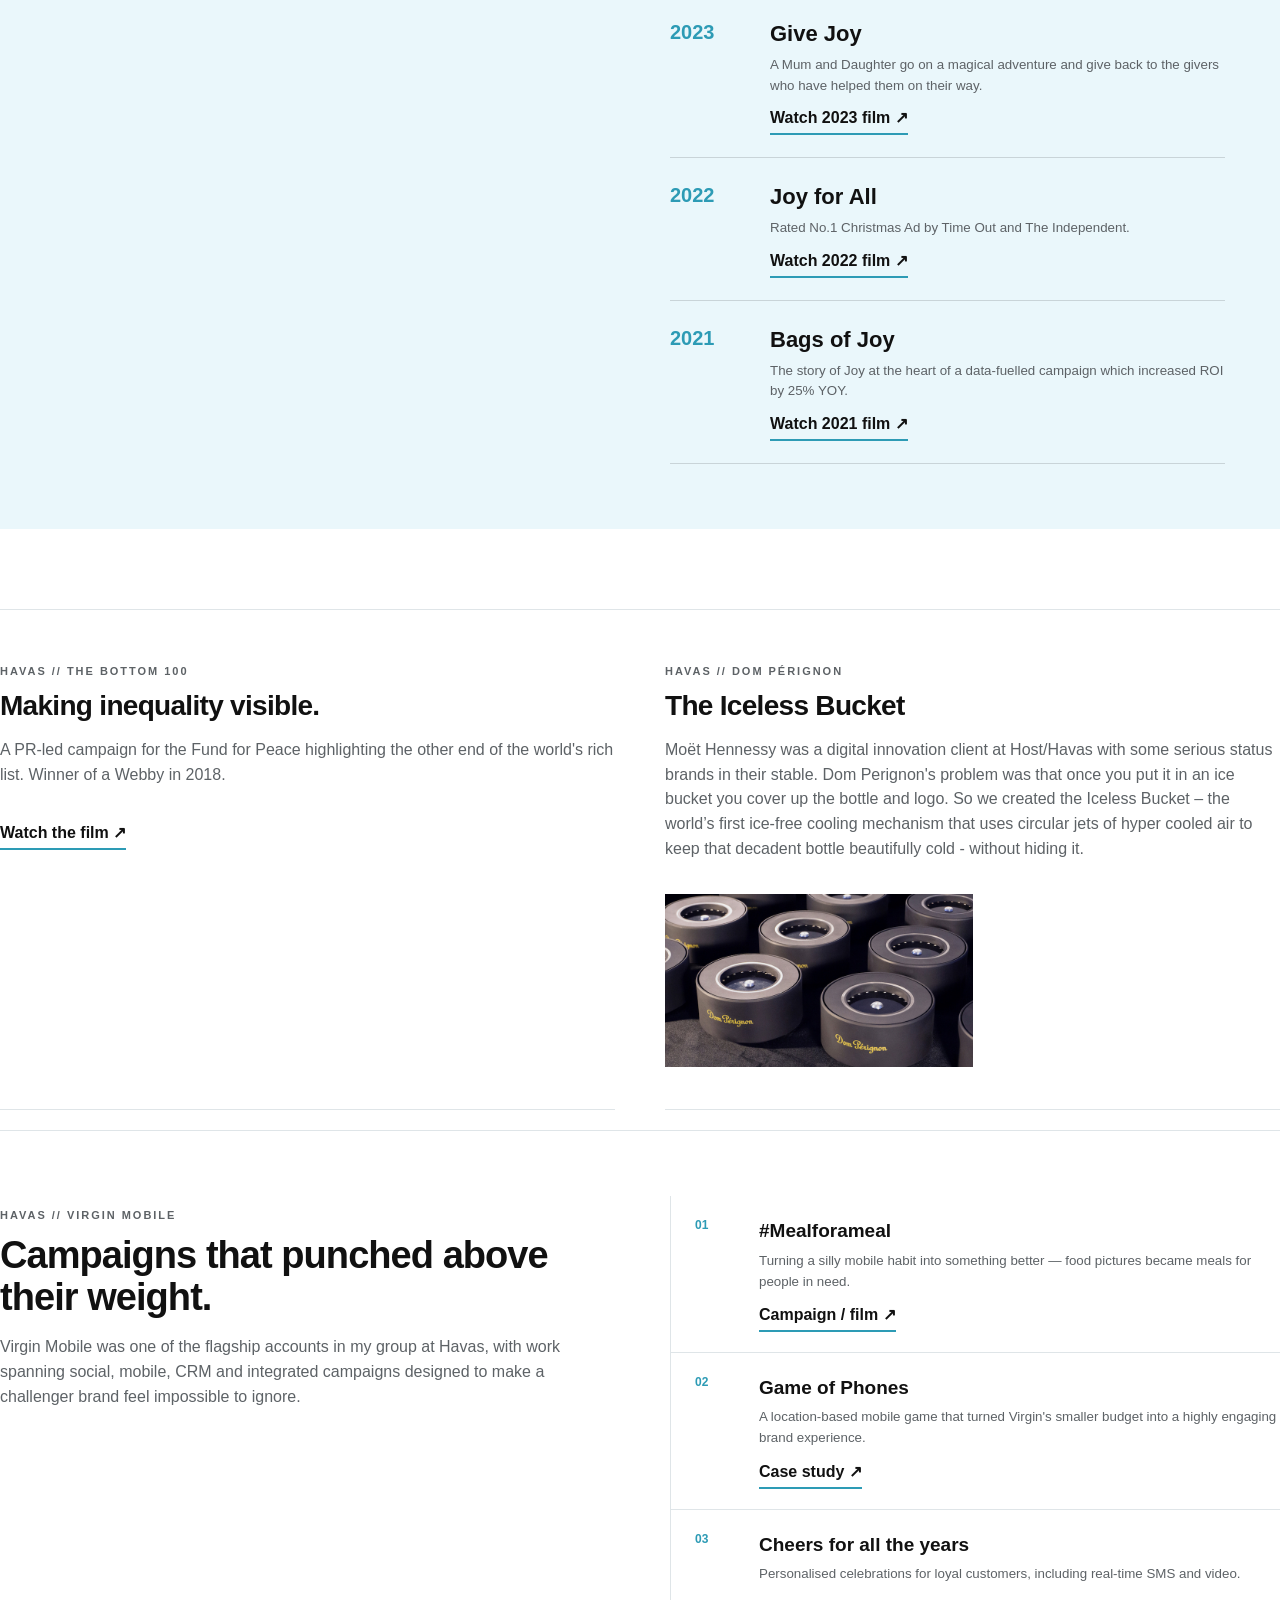
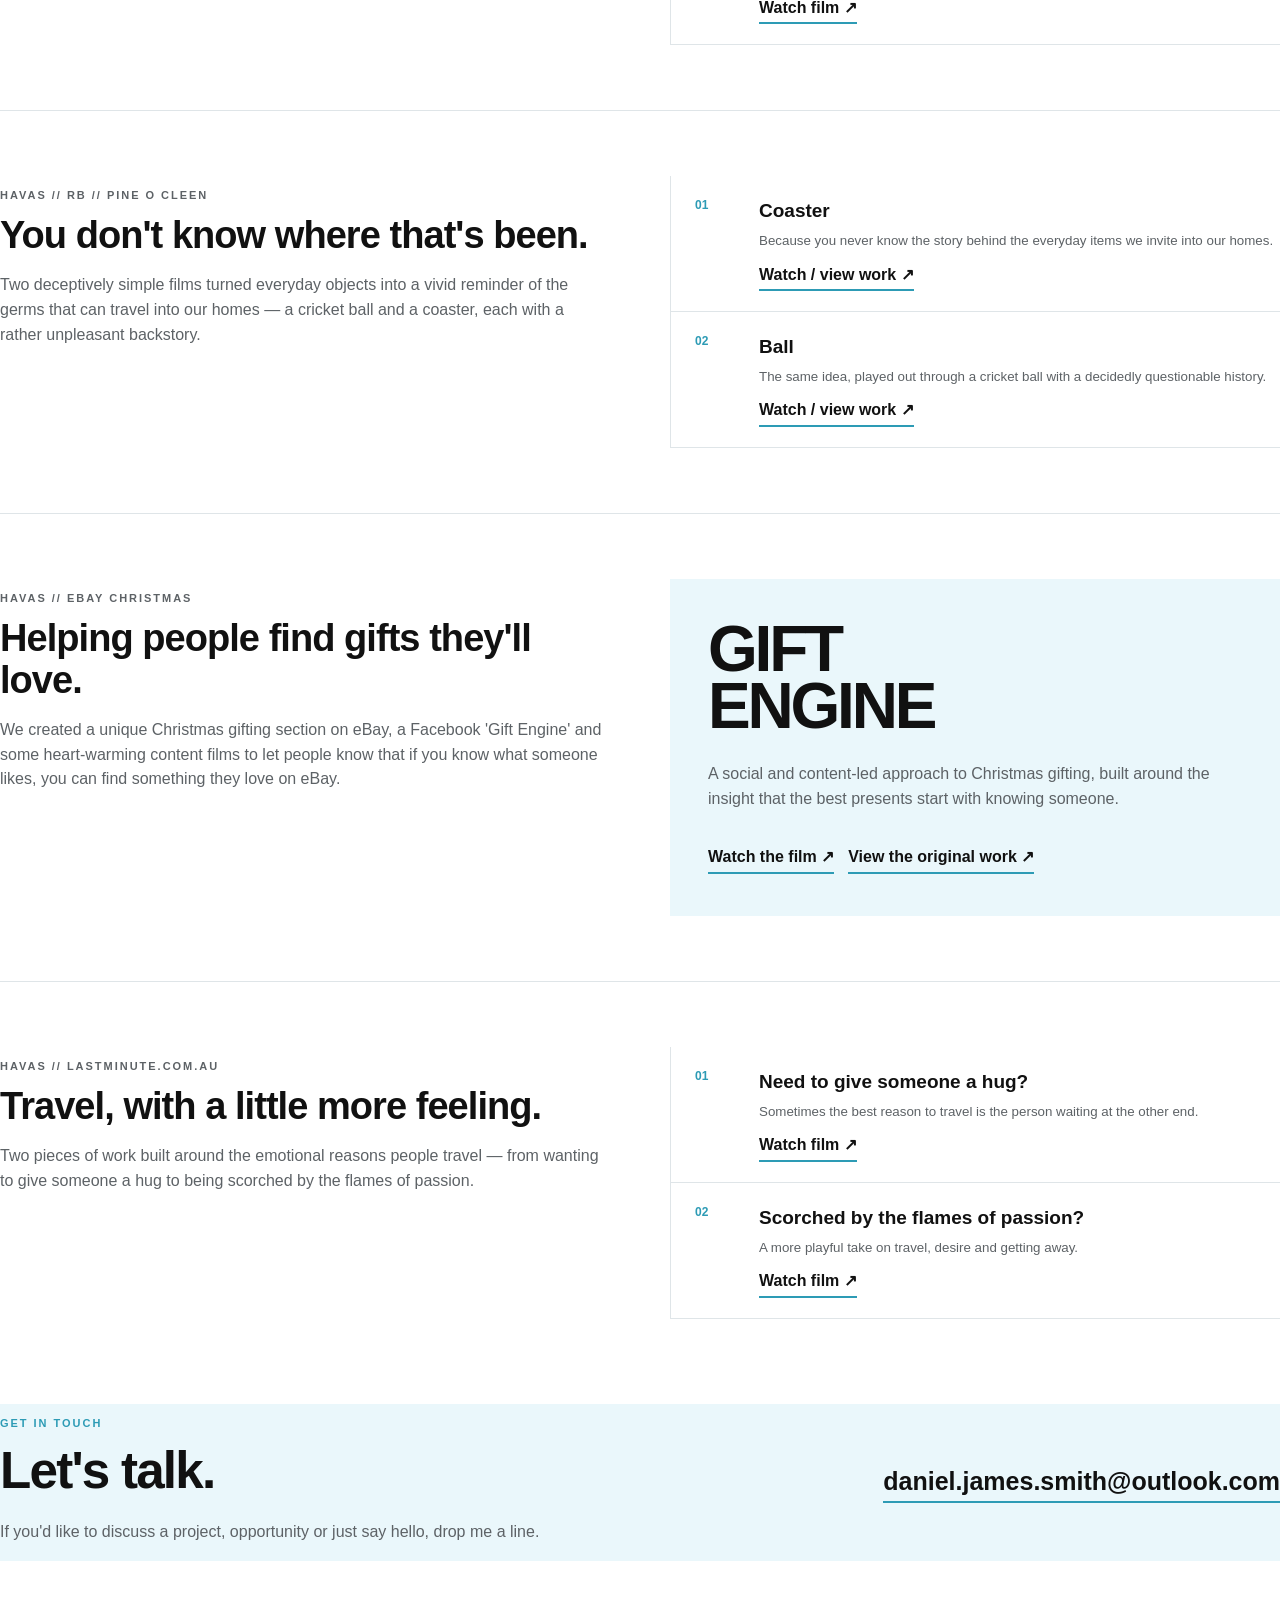
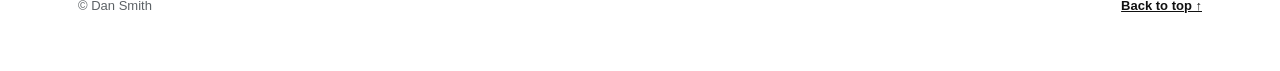
==== commit 2df90943: "Add files via upload" ====
--- a/index.html
+++ b/index.html
@@ -39,7 +39,7 @@
     <div class="recent-wpp-head">
       <p class="eyebrow">More recent work // WPP</p>
       <h2>Leading the AI-driven transformation of Boots.</h2>
-      <p class="wpp-intro">As Managing Director of The Pharm, WPP’s London-based team for The Boots Group, I have led a deeply integrated partnership across brand, customer experience, media, PR &amp; influencer, publishing, technology and production for the past 5 years.</p>
+      <p class="wpp-intro">As Managing Director of The Pharm, WPP’s London-based team for The Boots Group, I lead a deeply integrated partnership across brand, customer experience, media, PR &amp; influencer, publishing, technology and production.</p>
       <p class="wpp-intro">One team, one commercial agenda and increasingly AI-enabled ways of working — built to help Boots move faster, work smarter and grow.</p>
     </div>
 
@@ -126,12 +126,12 @@
         <span>01</span><div><strong>Brand campaigns</strong><small>“Do What You Love” · “This Is My Army” · Air Force “What Is Up?”</small>
         <div class="links"><a href="https://youtu.be/YoAxiZLEY6c" target="_blank" rel="noopener">Do What You Love ↗</a><details class="video-toggle compact"><summary>Watch What Is Up? <span>+</span></summary><div class="video-embed"><iframe src="https://player.vimeo.com/video/713078001" title="Air Force — What Is Up? film" loading="lazy" allow="autoplay; fullscreen; picture-in-picture" allowfullscreen></iframe></div></details></div></div>
       </div>
-      <div class="list-item"><span>02</span><div><strong>VR recruiting</strong><small>Tested and scaled nationally to nine VR kits.</small><div class="links"><a href="https://youtu.be/Ocllv3cdSLE" target="_blank" rel="noopener">Watch VR film ↗</a></div></div></div>
-      <div class="list-item"><span>03</span><div><strong>ADF Active</strong><small>Fitness app designed to support candidates through the pre-entry test.</small><div class="links"><details class="video-toggle compact">
+      <div class="list-item"><span>03</span><div><strong>VR recruiting</strong><small>Tested and scaled nationally to nine VR kits.</small><div class="links"><a href="https://youtu.be/Ocllv3cdSLE" target="_blank" rel="noopener">Watch VR film ↗</a></div></div></div>
+      <div class="list-item"><span>04</span><div><strong>ADF Active</strong><small>Fitness app designed to support candidates through the pre-entry test.</small><div class="links"><details class="video-toggle compact">
           <summary>Watch ADF Active film <span>+</span></summary>
           <div class="video-embed"><iframe src="https://player.vimeo.com/video/251575401" title="ADF Active film" loading="lazy" allow="autoplay; fullscreen; picture-in-picture" allowfullscreen></iframe></div>
         </details></div></div></div>
-      <div class="list-item"><span>04</span><div><strong>See Yourself</strong><small>Indigenous recruitment content.</small><div class="links"><a href="https://www.youtube.com/watch?v=CjLxgbLLggs" target="_blank" rel="noopener">Watch See Yourself film ↗</a></div></div></div>
+      <div class="list-item"><span>05</span><div><strong>See Yourself</strong><small>Indigenous recruitment content.</small><div class="links"><a href="https://www.youtube.com/watch?v=CjLxgbLLggs" target="_blank" rel="noopener">Watch See Yourself film ↗</a></div></div></div>
     </div>
   </article>
 
@@ -162,7 +162,7 @@
   </article>
 
   <!-- OTHER WORK -->
-  <div class="work-grid">
+  <div class="work-grid legacy-work">
     <article>
       <p class="label">HAVAS // THE BOTTOM 100</p><h3>Making inequality visible.</h3>
       <p>A PR-led campaign for the Fund for Peace highlighting the other end of the world's rich list. Winner of a Webby in 2018.</p>
@@ -174,6 +174,63 @@
       <img class="iceless-image" src="assets/iceless-bucket.jpg" alt="Dom Pérignon Iceless Bucket cooling units" loading="lazy">
     </article>
   </div>
+
+  <!-- VIRGIN MOBILE -->
+  <article class="case-study legacy-case">
+    <div class="case-copy">
+      <p class="label">HAVAS // VIRGIN MOBILE</p>
+      <h3>Campaigns that punched above their weight.</h3>
+      <p>Virgin Mobile was one of the flagship accounts in my group at Havas, with work spanning social, mobile, CRM and integrated campaigns designed to make a challenger brand feel impossible to ignore.</p>
+    </div>
+    <div class="legacy-list">
+      <div><span>01</span><div><strong>#Mealforameal</strong><small>Turning a silly mobile habit into something better — food pictures became meals for people in need.</small><a href="https://www.mmaglobal.com/smarties-2015/finalists/winners/region%3A4" target="_blank" rel="noopener">Campaign / film ↗</a></div></div>
+      <div><span>02</span><div><strong>Game of Phones</strong><small>A location-based mobile game that turned Virgin's smaller budget into a highly engaging brand experience.</small><a href="https://www.warc.com/en/article/virgin-mobile-australia%3A-game-of-phones-6876157165cd415c5ce07202dddca" target="_blank" rel="noopener">Case study ↗</a></div></div>
+      <div><span>03</span><div><strong>Cheers for all the years</strong><small>Personalised celebrations for loyal customers, including real-time SMS and video.</small><a href="https://vimeo.com/84088030" target="_blank" rel="noopener">Watch film ↗</a></div></div>
+    </div>
+  </article>
+
+  <!-- RB -->
+  <article class="case-study legacy-case">
+    <div class="case-copy">
+      <p class="label">HAVAS // RB // PINE O CLEEN</p>
+      <h3>You don't know where that's been.</h3>
+      <p>Two deceptively simple films turned everyday objects into a vivid reminder of the germs that can travel into our homes — a cricket ball and a coaster, each with a rather unpleasant backstory.</p>
+    </div>
+    <div class="legacy-list">
+      <div><span>01</span><div><strong>Coaster</strong><small>Because you never know the story behind the everyday items we invite into our homes.</small><a href="https://www.adsoftheworld.com/campaigns/you-don-t-know-where-that-s-been-cricket-ball-coaster" target="_blank" rel="noopener">Watch / view work ↗</a></div></div>
+      <div><span>02</span><div><strong>Ball</strong><small>The same idea, played out through a cricket ball with a decidedly questionable history.</small><a href="https://www.adsoftheworld.com/campaigns/you-don-t-know-where-that-s-been-cricket-ball-coaster" target="_blank" rel="noopener">Watch / view work ↗</a></div></div>
+    </div>
+  </article>
+
+  <!-- EBAY -->
+  <article class="case-study legacy-case">
+    <div class="case-copy">
+      <p class="label">HAVAS // EBAY CHRISTMAS</p>
+      <h3>Helping people find gifts they'll love.</h3>
+      <p>We created a unique Christmas gifting section on eBay, a Facebook 'Gift Engine' and some heart-warming content films to let people know that if you know what someone likes, you can find something they love on eBay.</p>
+    </div>
+    <div class="legacy-feature">
+      <div class="legacy-stat">GIFT<br>ENGINE</div>
+      <p>A social and content-led approach to Christmas gifting, built around the insight that the best presents start with knowing someone.</p>
+      <div class="film-links">
+        <a class="film-link" href="https://www.youtube.com/watch?v=p8hKTDxDFMA" target="_blank" rel="noopener">Watch the film ↗</a>
+        <a class="film-link" href="https://danieljsmith.me/work" target="_blank" rel="noopener">View the original work ↗</a>
+      </div>
+    </div>
+  </article>
+
+  <!-- LASTMINUTE.COM.AU -->
+  <article class="case-study legacy-case">
+    <div class="case-copy">
+      <p class="label">HAVAS // LASTMINUTE.COM.AU</p>
+      <h3>Travel, with a little more feeling.</h3>
+      <p>Two pieces of work built around the emotional reasons people travel — from wanting to give someone a hug to being scorched by the flames of passion.</p>
+    </div>
+    <div class="legacy-list">
+      <div><span>01</span><div><strong>Need to give someone a hug?</strong><small>Sometimes the best reason to travel is the person waiting at the other end.</small><a href="https://www.youtube.com/watch?v=u_WEJh2Rfgk" target="_blank" rel="noopener">Watch film ↗</a></div></div>
+      <div><span>02</span><div><strong>Scorched by the flames of passion?</strong><small>A more playful take on travel, desire and getting away.</small><a href="https://www.youtube.com/watch?v=HMNfGJihdP0" target="_blank" rel="noopener">Watch film ↗</a></div></div>
+    </div>
+  </article>
 </section>
 
 <section id="contact" class="contact">
--- a/styles.css
+++ b/styles.css
@@ -52,3 +52,19 @@
   height: auto;
   margin-top: 2rem;
 }
+
+
+/* Additional legacy work sections */
+.legacy-work{margin-bottom:20px}
+.legacy-case{margin-top:0;align-items:start}
+.legacy-list{display:flex;flex-direction:column;border-left:1px solid var(--line)}
+.legacy-list>div{display:grid;grid-template-columns:48px 1fr;gap:16px;padding:20px 0 20px 24px;border-bottom:1px solid var(--line)}
+.legacy-list>div>span{font-size:12px;color:var(--blue);font-weight:700}
+.legacy-list strong{font-size:19px;display:block}
+.legacy-list small{display:block;color:var(--muted);margin-top:5px;max-width:600px}
+.legacy-list a{display:inline-block;margin-top:11px;font-weight:700;text-decoration:none;border-bottom:2px solid var(--blue);padding-bottom:2px}
+.legacy-feature{background:var(--pale);padding:42px 38px;min-height:100%}
+.legacy-stat{font-size:clamp(42px,5vw,70px);font-weight:800;line-height:.88;letter-spacing:-.05em;margin-bottom:28px}
+@media(max-width:800px){.legacy-case{grid-template-columns:1fr}.legacy-feature{padding:35px 25px}.legacy-list>div{padding-left:18px}}
+
+.film-links{display:flex;flex-wrap:wrap;gap:14px;margin-top:14px}
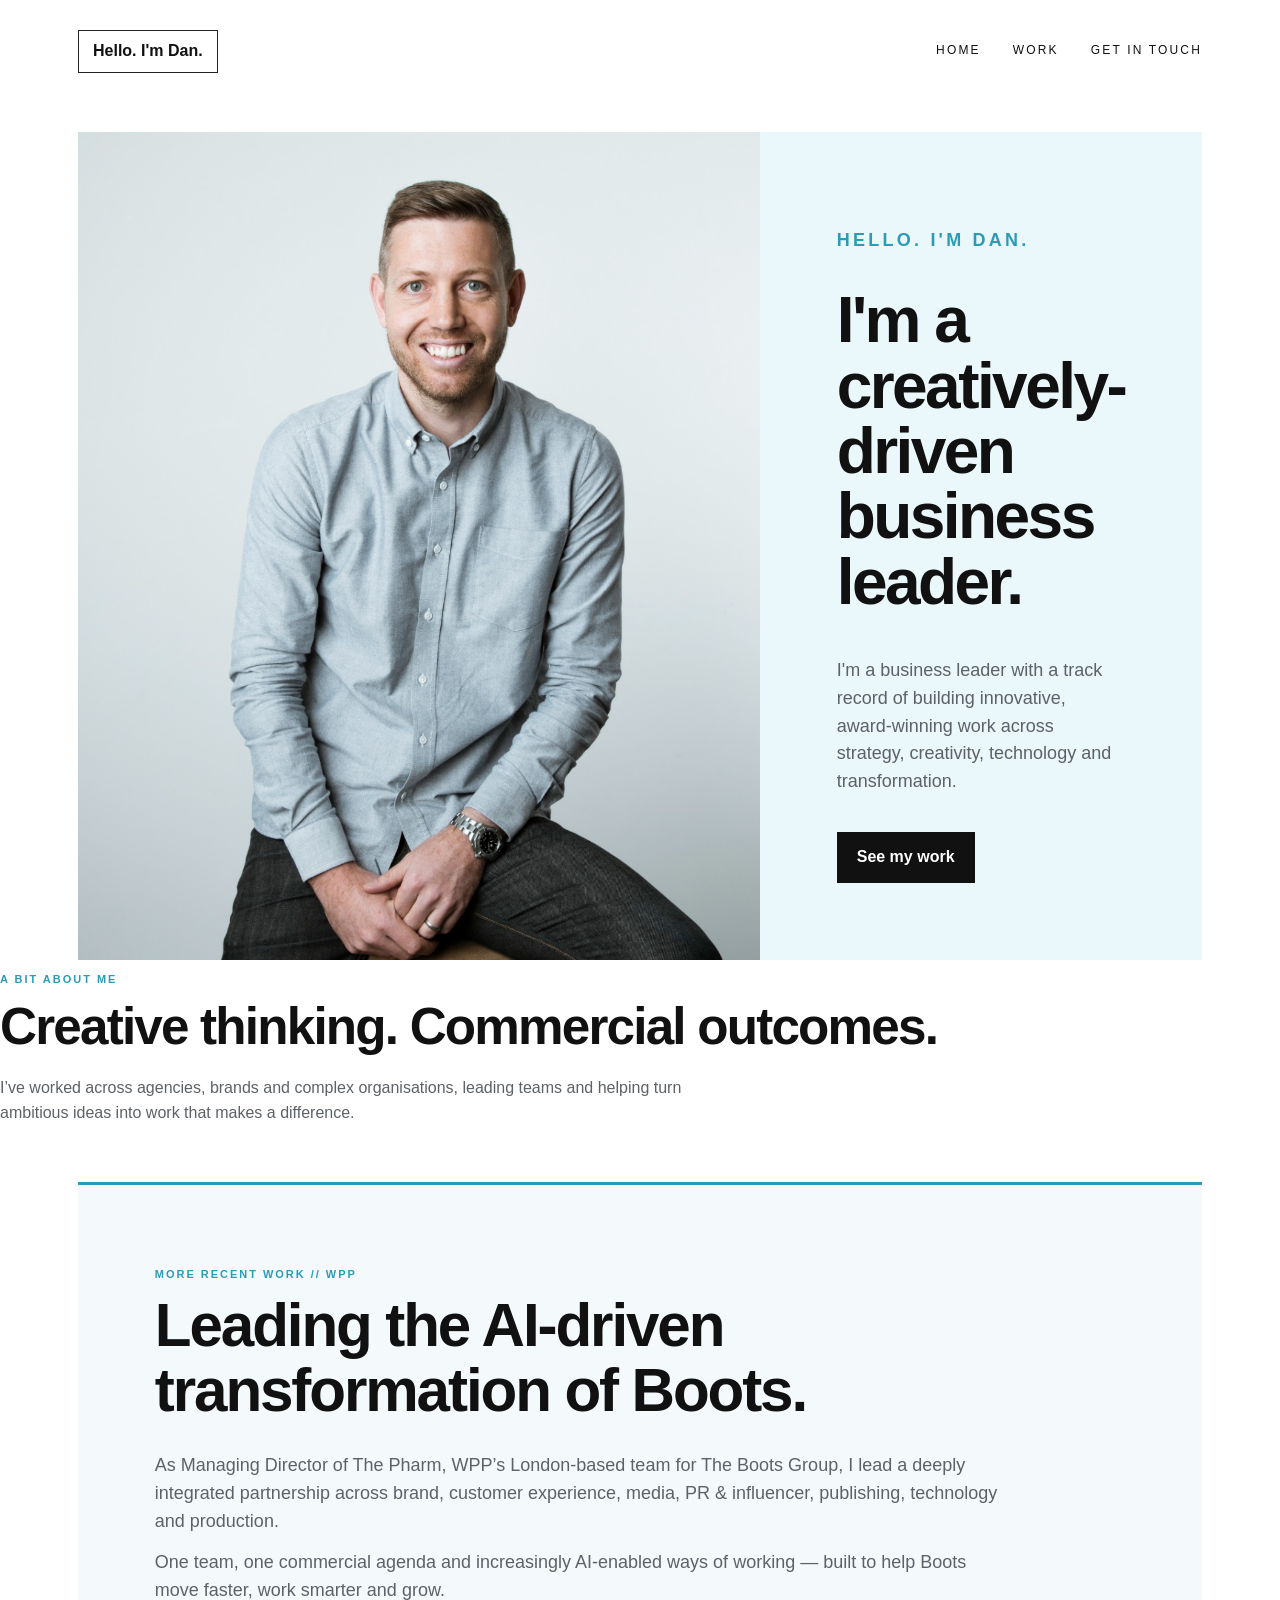
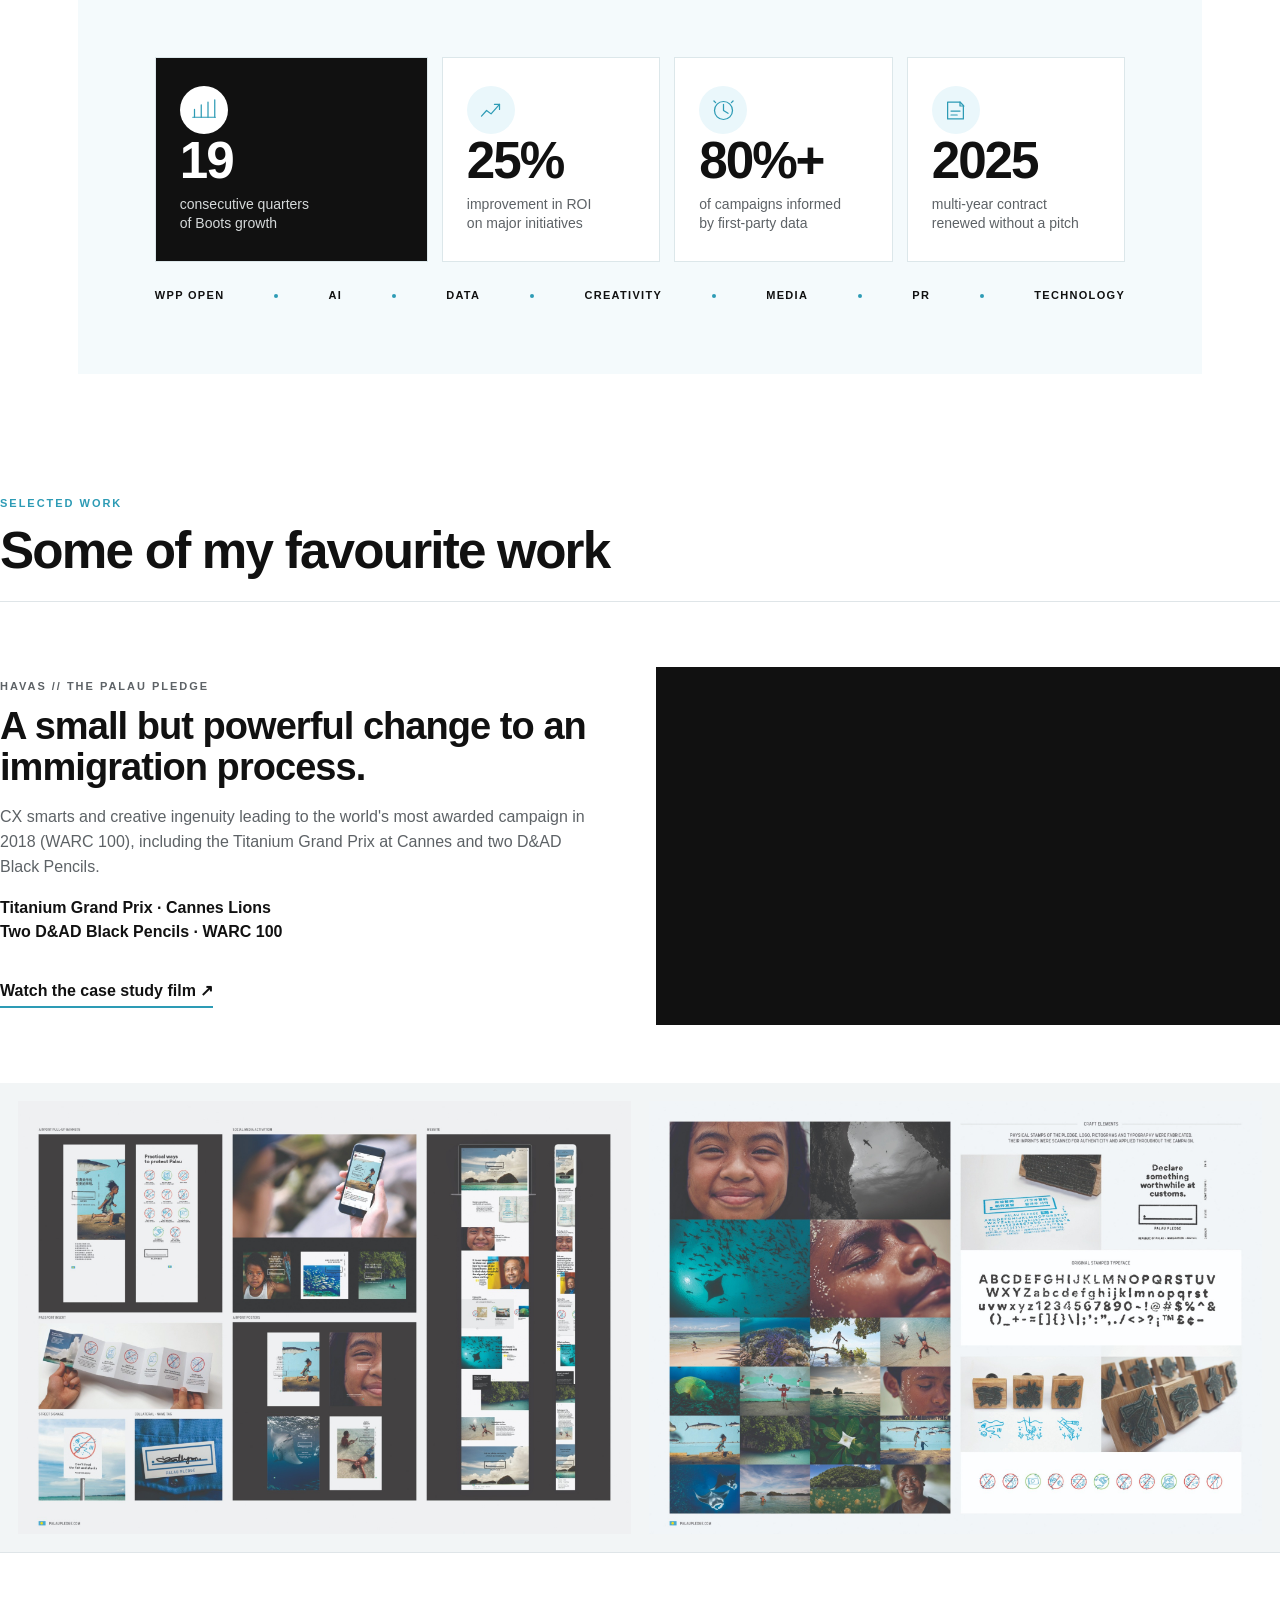
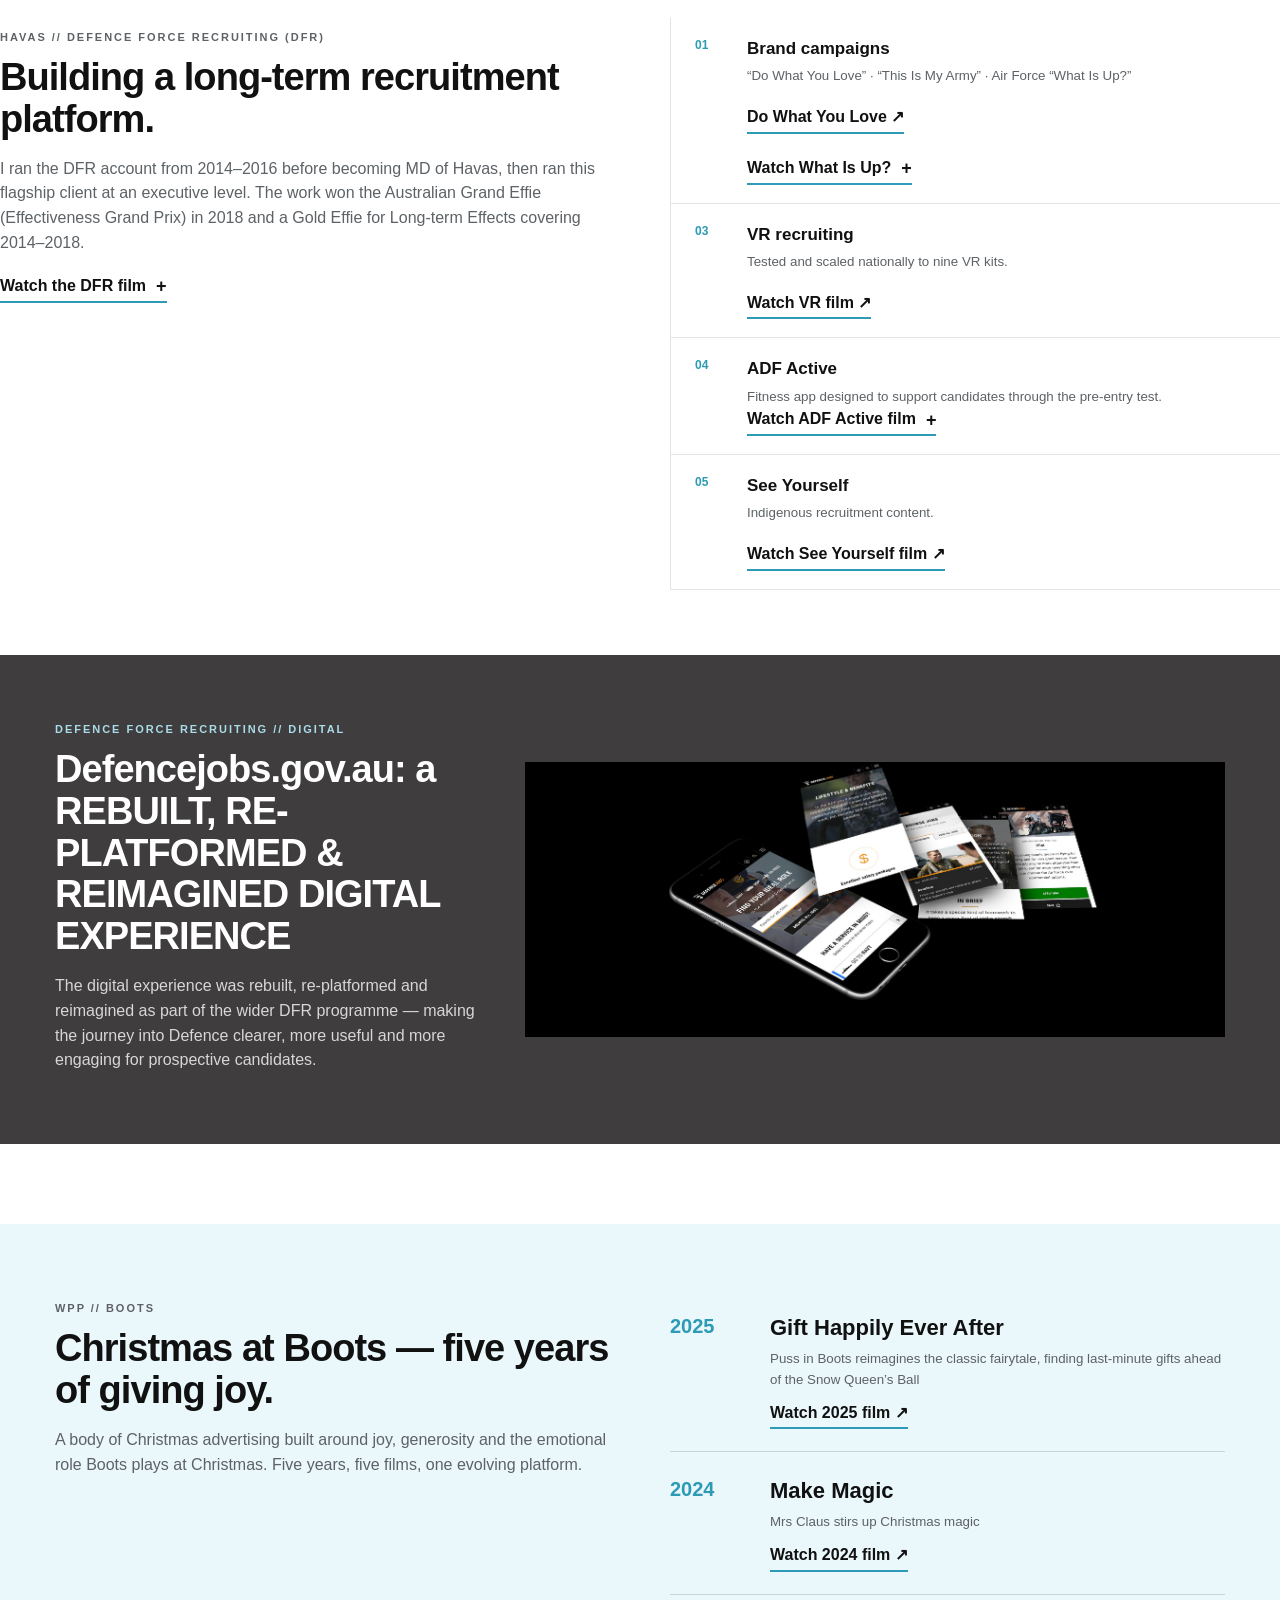
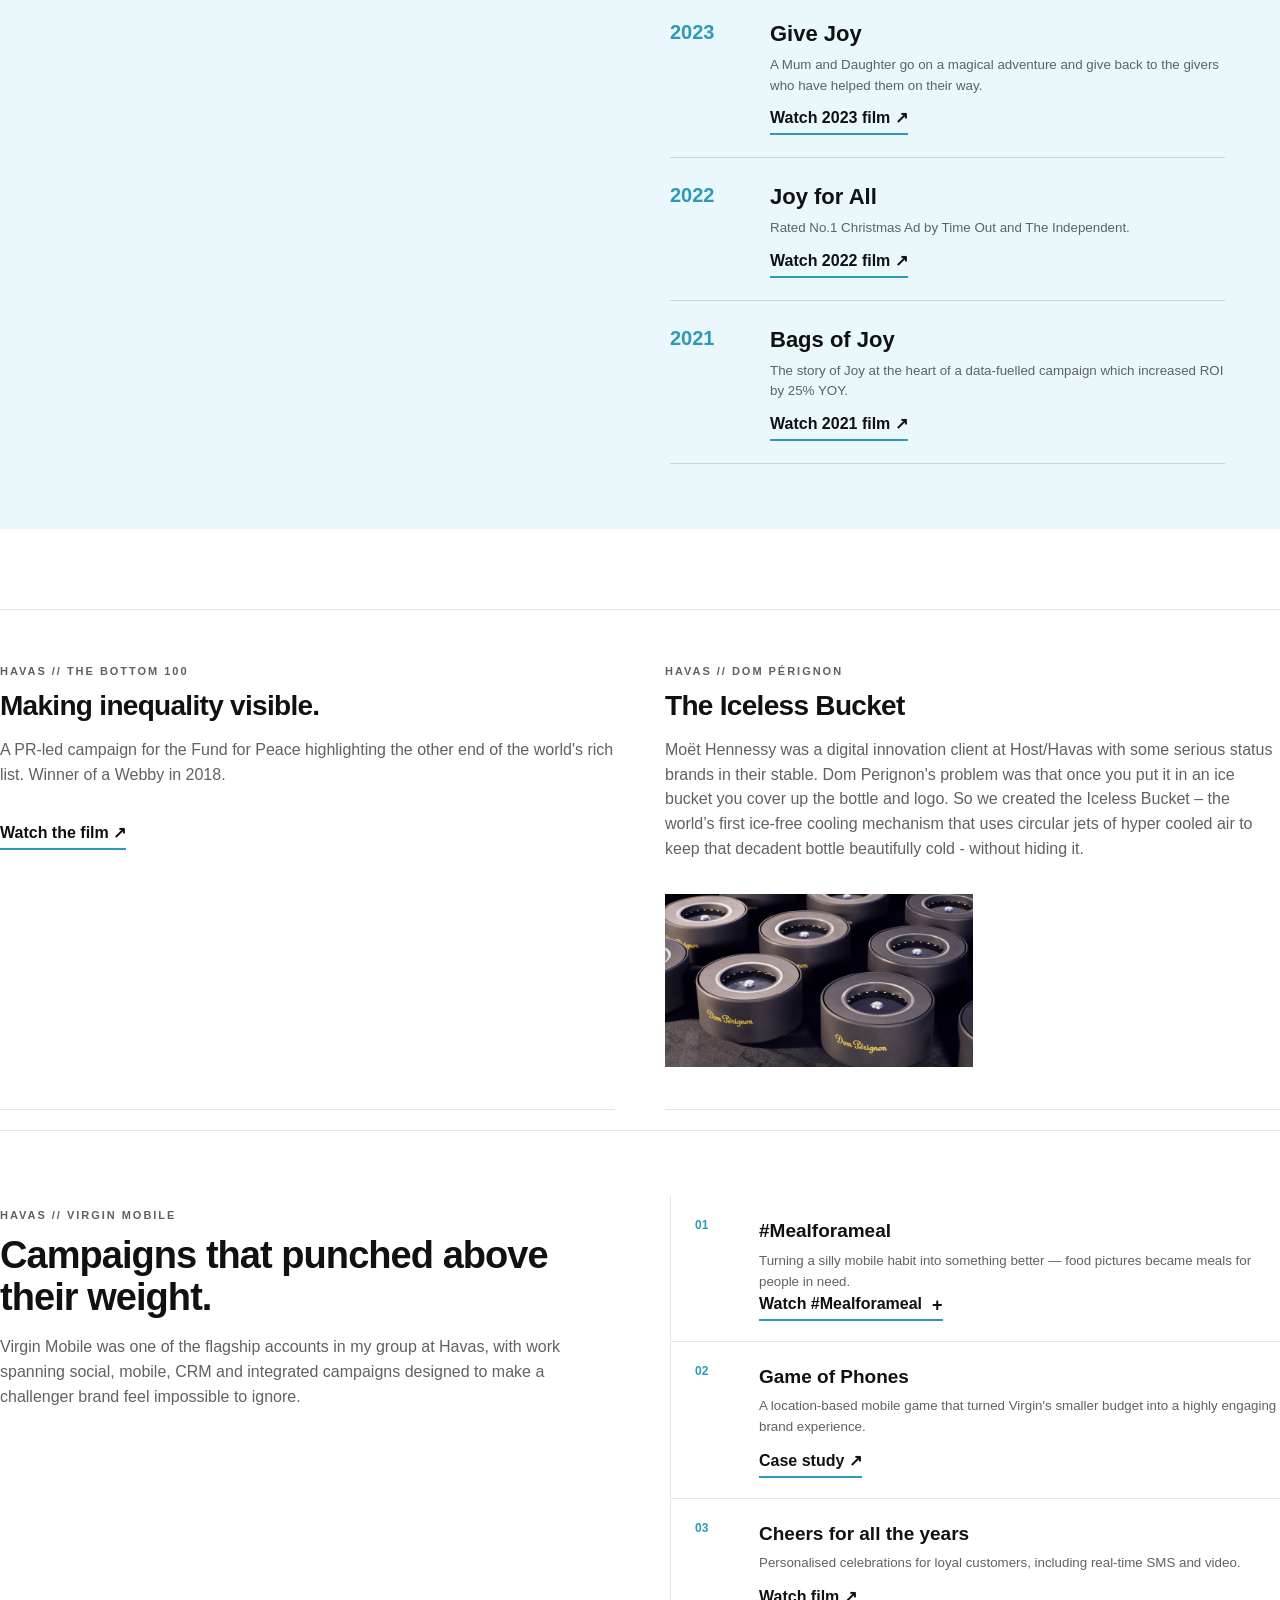
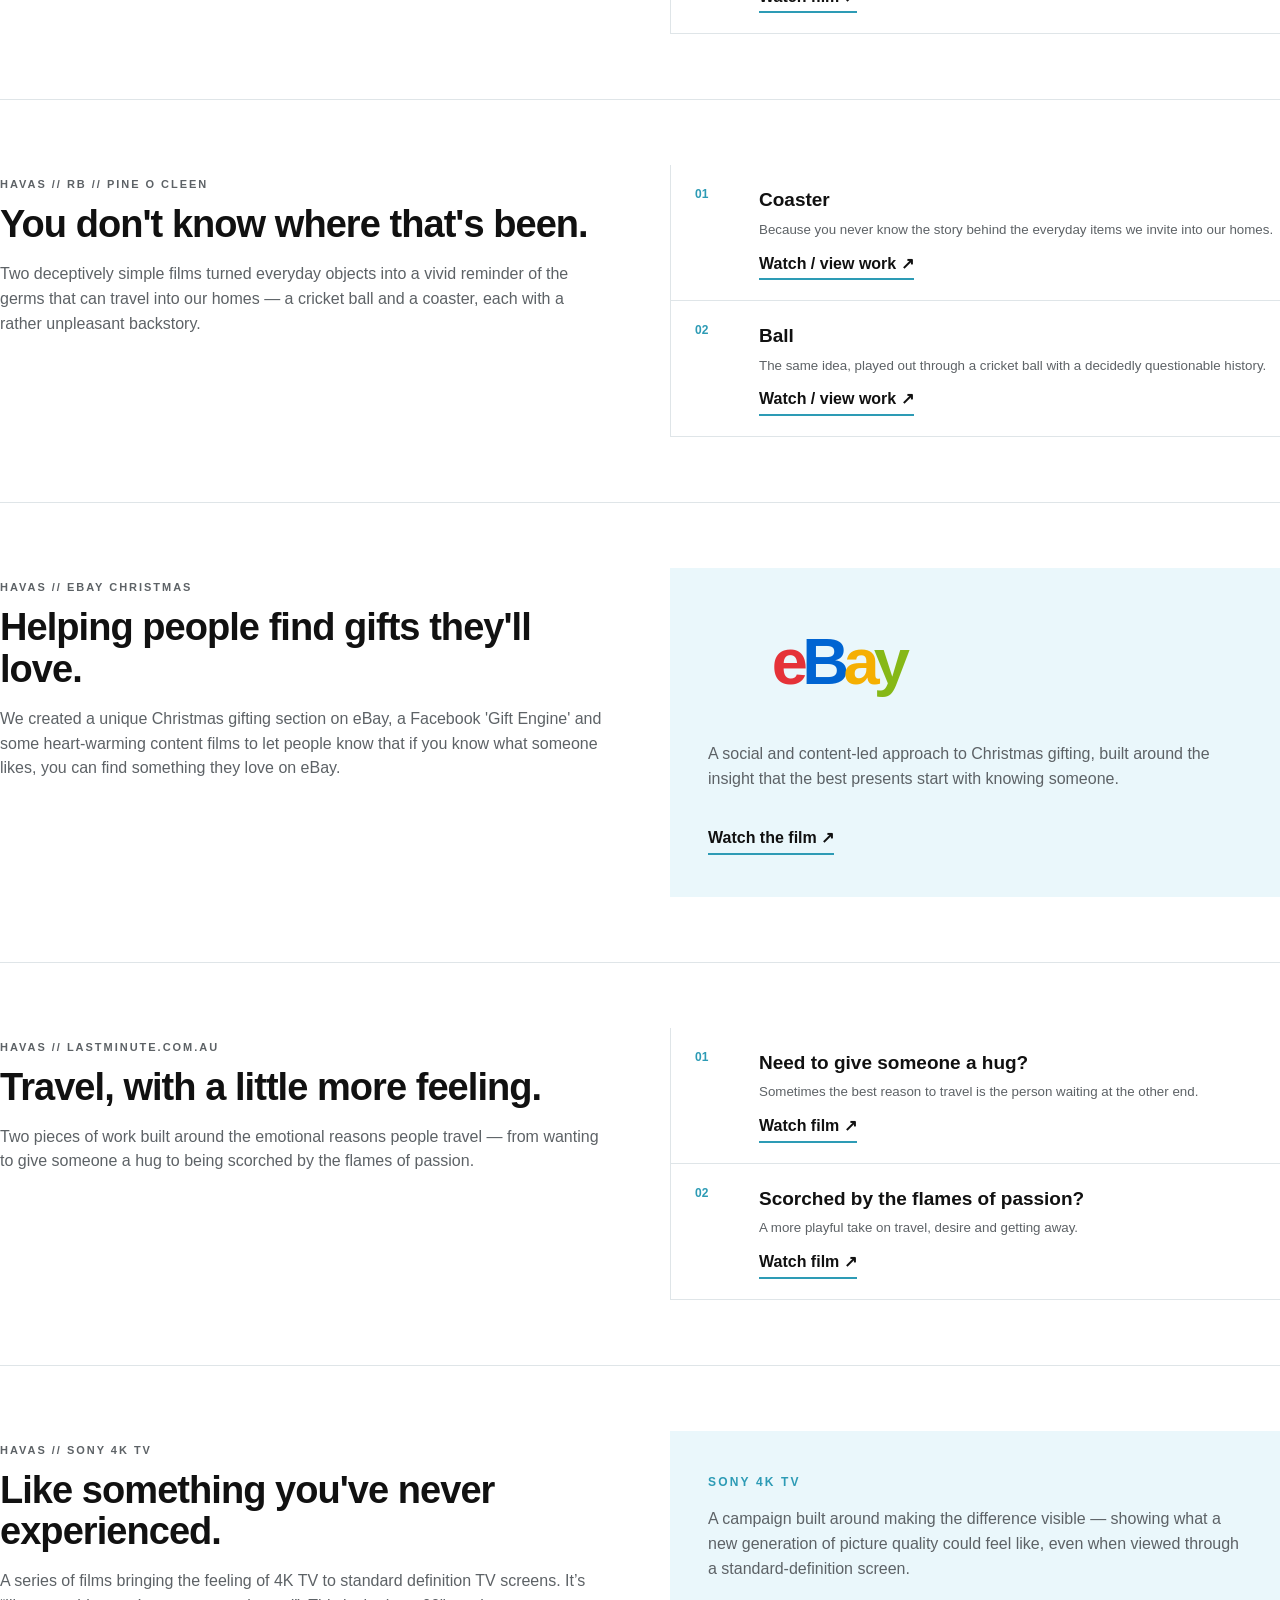
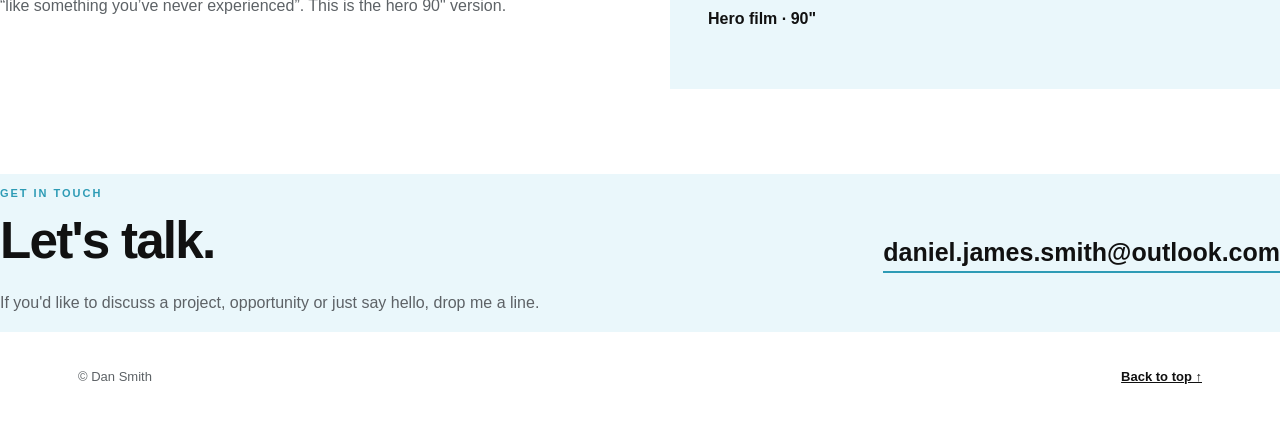
==== commit 54740112: "Add files via upload" ====
--- a/index.html
+++ b/index.html
@@ -183,7 +183,7 @@
       <p>Virgin Mobile was one of the flagship accounts in my group at Havas, with work spanning social, mobile, CRM and integrated campaigns designed to make a challenger brand feel impossible to ignore.</p>
     </div>
     <div class="legacy-list">
-      <div><span>01</span><div><strong>#Mealforameal</strong><small>Turning a silly mobile habit into something better — food pictures became meals for people in need.</small><a href="https://www.mmaglobal.com/smarties-2015/finalists/winners/region%3A4" target="_blank" rel="noopener">Campaign / film ↗</a></div></div>
+      <div><span>01</span><div><strong>#Mealforameal</strong><small>Turning a silly mobile habit into something better — food pictures became meals for people in need.</small><details class="video-toggle compact"><summary>Watch #Mealforameal <span>+</span></summary><div class="video-embed"><iframe src="https://player.vimeo.com/video/122378315" title="#mealforameal case film" loading="lazy" allow="autoplay; fullscreen; picture-in-picture" allowfullscreen></iframe></div></details></div></div>
       <div><span>02</span><div><strong>Game of Phones</strong><small>A location-based mobile game that turned Virgin's smaller budget into a highly engaging brand experience.</small><a href="https://www.warc.com/en/article/virgin-mobile-australia%3A-game-of-phones-6876157165cd415c5ce07202dddca" target="_blank" rel="noopener">Case study ↗</a></div></div>
       <div><span>03</span><div><strong>Cheers for all the years</strong><small>Personalised celebrations for loyal customers, including real-time SMS and video.</small><a href="https://vimeo.com/84088030" target="_blank" rel="noopener">Watch film ↗</a></div></div>
     </div>
@@ -210,11 +210,10 @@
       <p>We created a unique Christmas gifting section on eBay, a Facebook 'Gift Engine' and some heart-warming content films to let people know that if you know what someone likes, you can find something they love on eBay.</p>
     </div>
     <div class="legacy-feature">
-      <div class="legacy-stat">GIFT<br>ENGINE</div>
+      <img class="ebay-logo" src="assets/ebay-logo.svg" alt="eBay">
       <p>A social and content-led approach to Christmas gifting, built around the insight that the best presents start with knowing someone.</p>
       <div class="film-links">
         <a class="film-link" href="https://www.youtube.com/watch?v=p8hKTDxDFMA" target="_blank" rel="noopener">Watch the film ↗</a>
-        <a class="film-link" href="https://danieljsmith.me/work" target="_blank" rel="noopener">View the original work ↗</a>
       </div>
     </div>
   </article>
@@ -232,6 +231,19 @@
     </div>
   </article>
 </section>
+  <!-- SONY -->
+  <article class="case-study legacy-case sony-case">
+    <div class="case-copy">
+      <p class="label">HAVAS // SONY 4K TV</p>
+      <h3>Like something you've never experienced.</h3>
+      <p>A series of films bringing the feeling of 4K TV to standard definition TV screens. It’s “like something you’ve never experienced”. This is the hero 90" version.</p>
+    </div>
+    <div class="legacy-feature">
+      <p class="sony-kicker">SONY 4K TV</p>
+      <p>A campaign built around making the difference visible — showing what a new generation of picture quality could feel like, even when viewed through a standard-definition screen.</p>
+      <p class="sony-note">Hero film · 90"</p>
+    </div>
+  </article>
 
 <section id="contact" class="contact">
   <div><p class="eyebrow">Get in touch</p><h2>Let's talk.</h2><p>If you'd like to discuss a project, opportunity or just say hello, drop me a line.</p></div>
--- a/styles.css
+++ b/styles.css
@@ -68,3 +68,5 @@
 @media(max-width:800px){.legacy-case{grid-template-columns:1fr}.legacy-feature{padding:35px 25px}.legacy-list>div{padding-left:18px}}
 
 .film-links{display:flex;flex-wrap:wrap;gap:14px;margin-top:14px}
+
+.ebay-logo{display:block;width:min(260px,75%);height:auto;margin:0 0 28px}.sony-kicker{font-size:12px;letter-spacing:.18em;text-transform:uppercase;font-weight:700;color:var(--blue);margin:0 0 16px}.sony-note{font-weight:700;color:var(--ink);margin-top:25px}
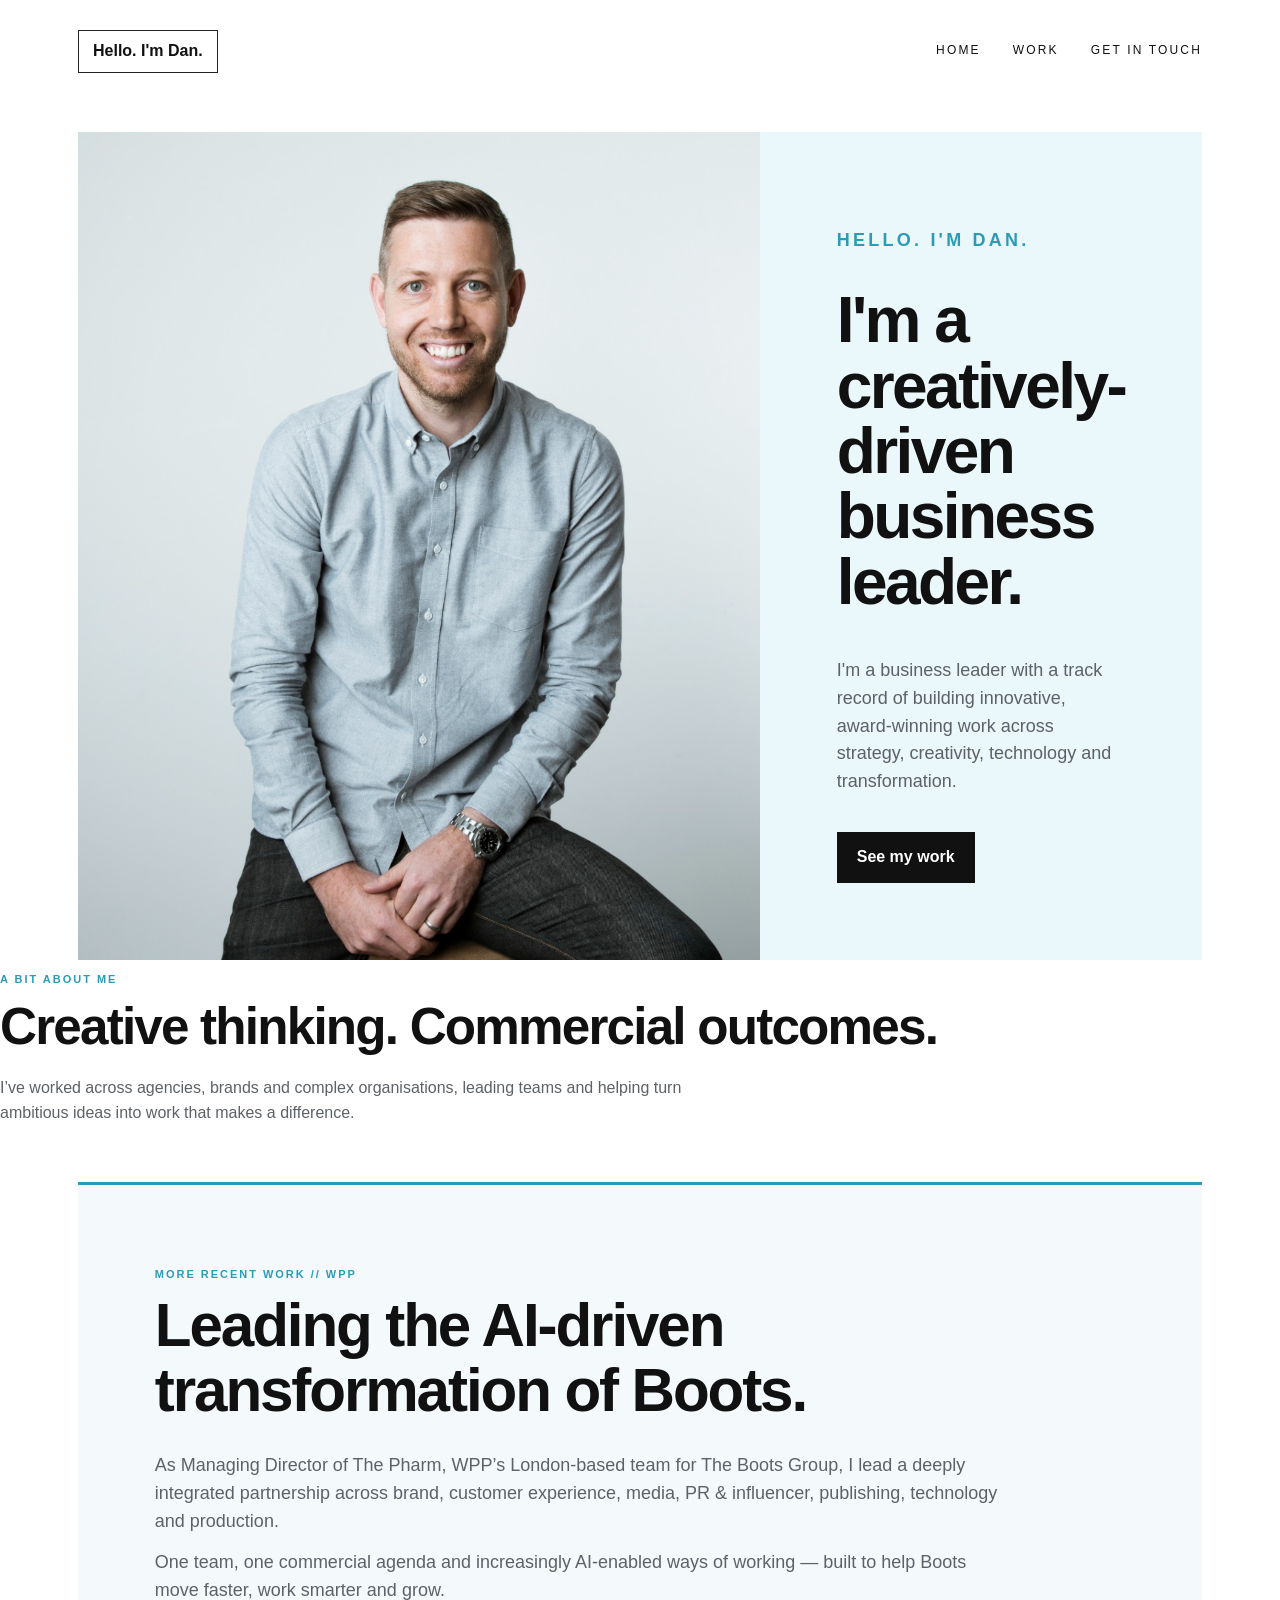
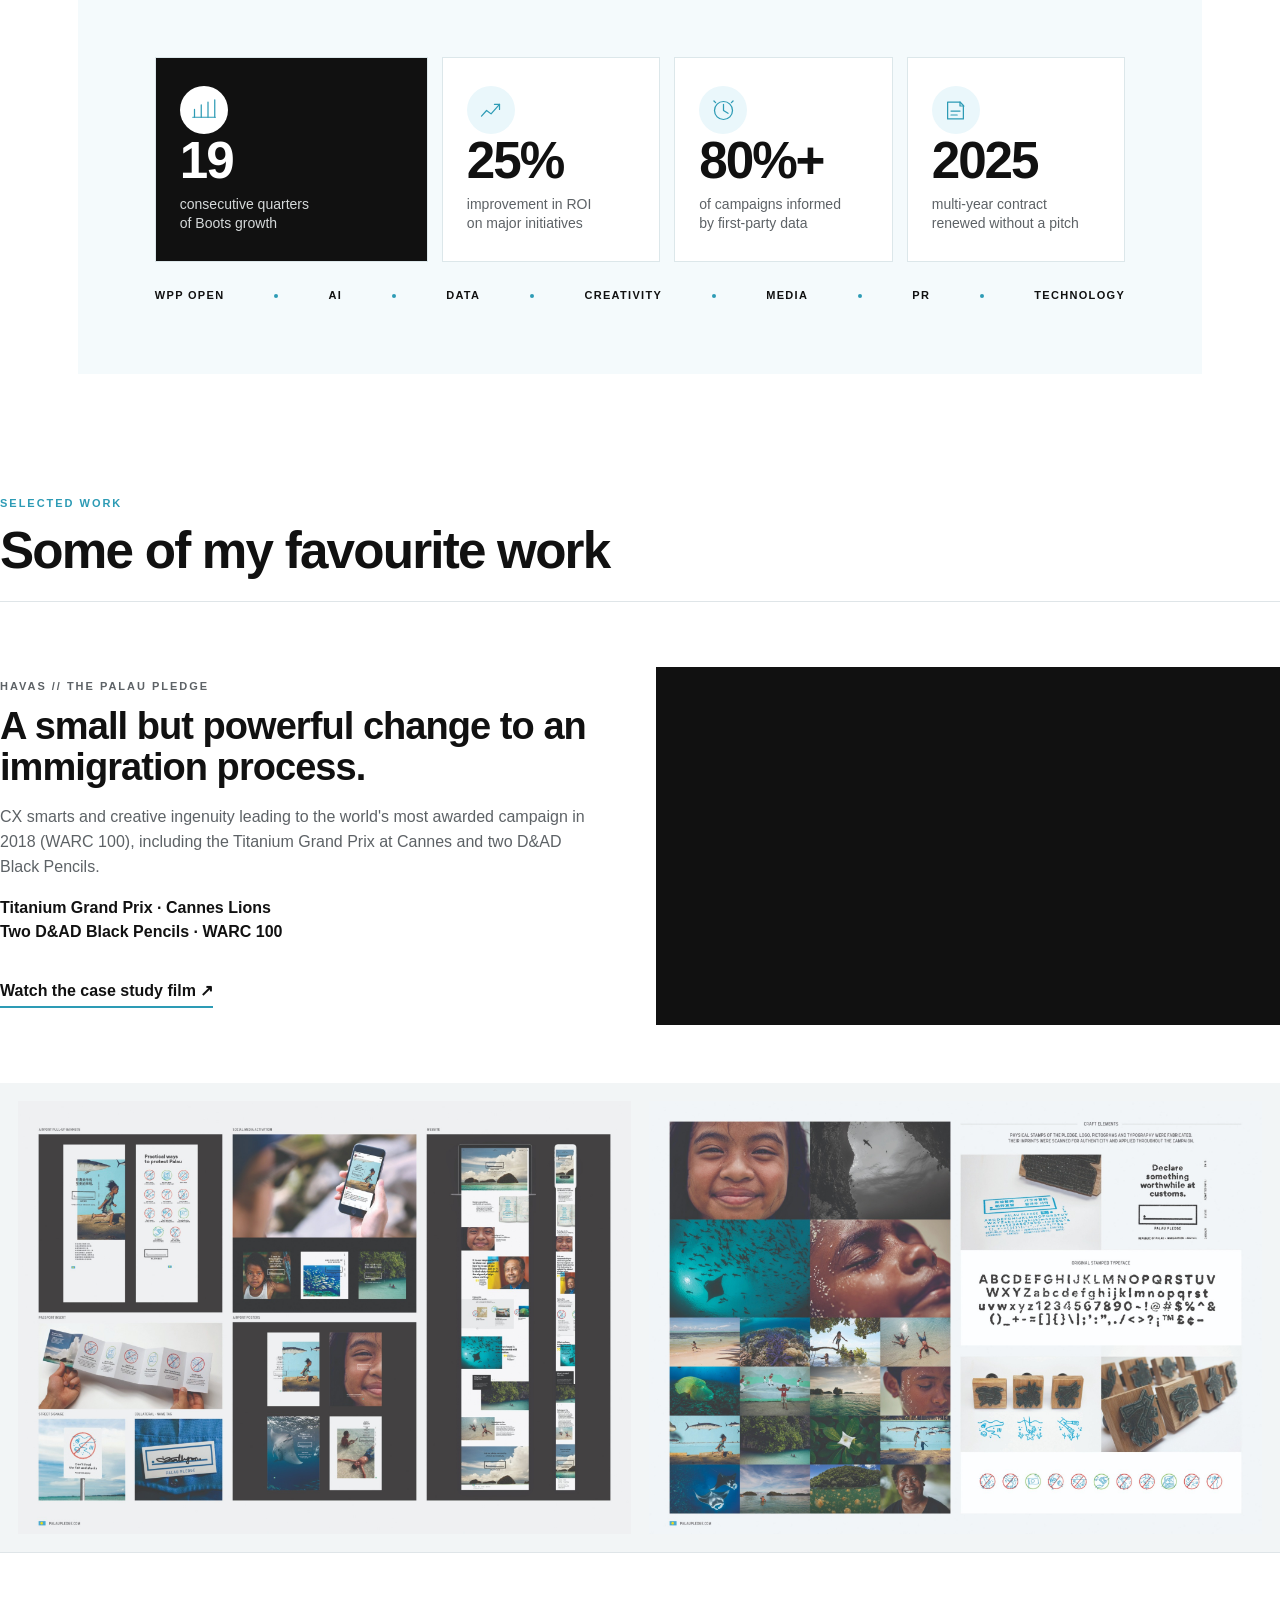
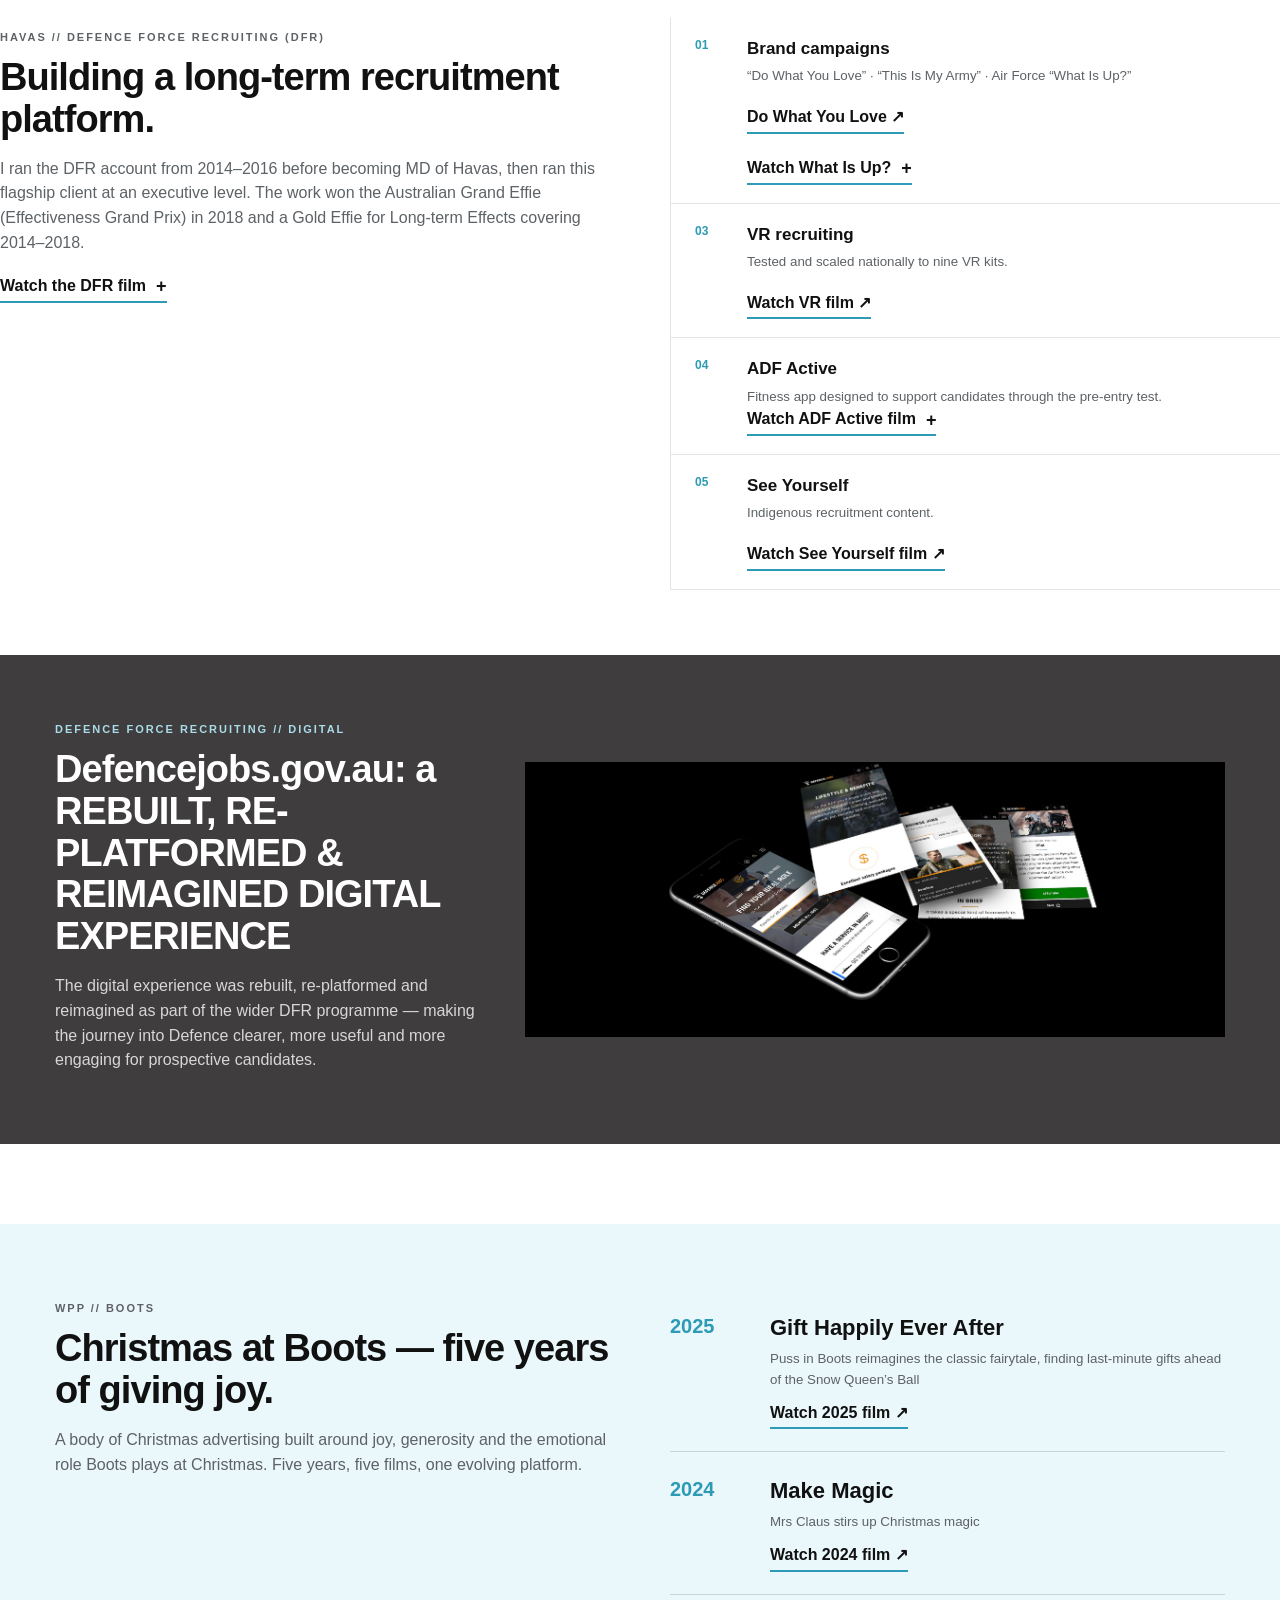
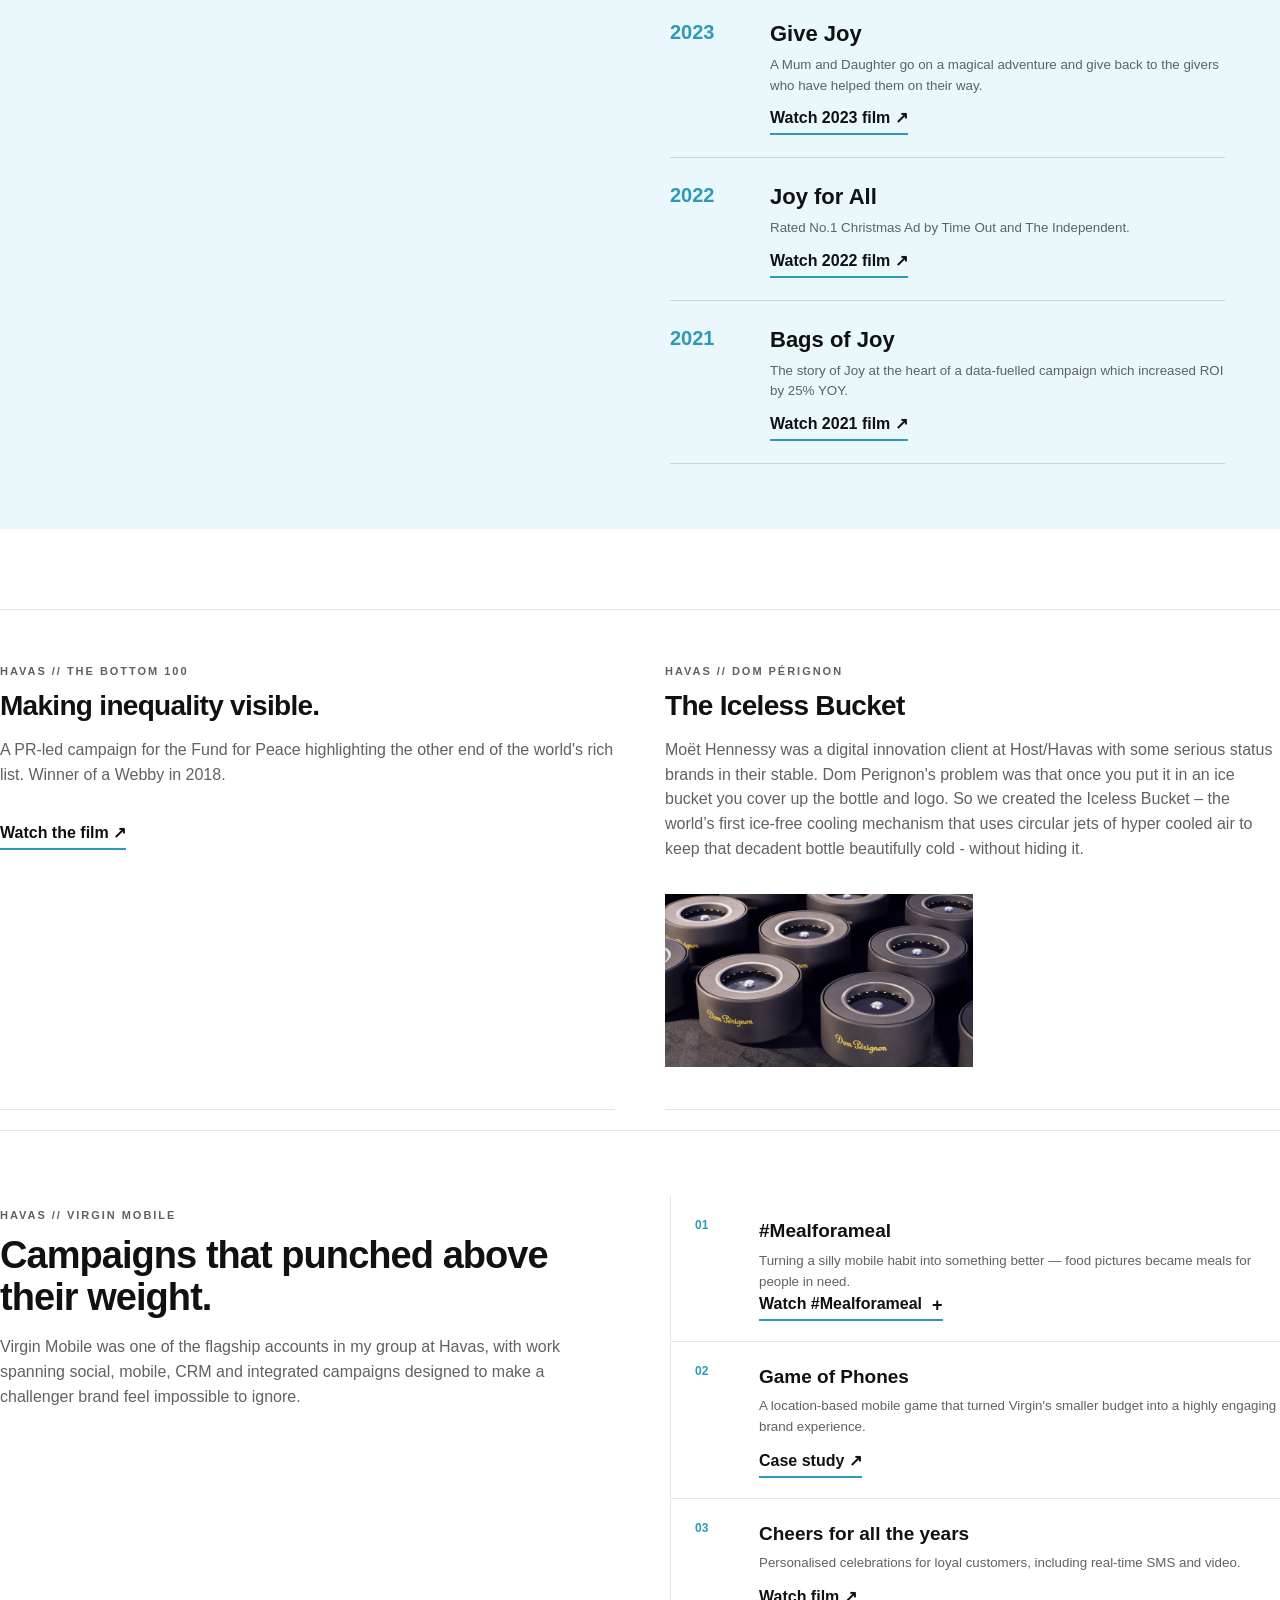
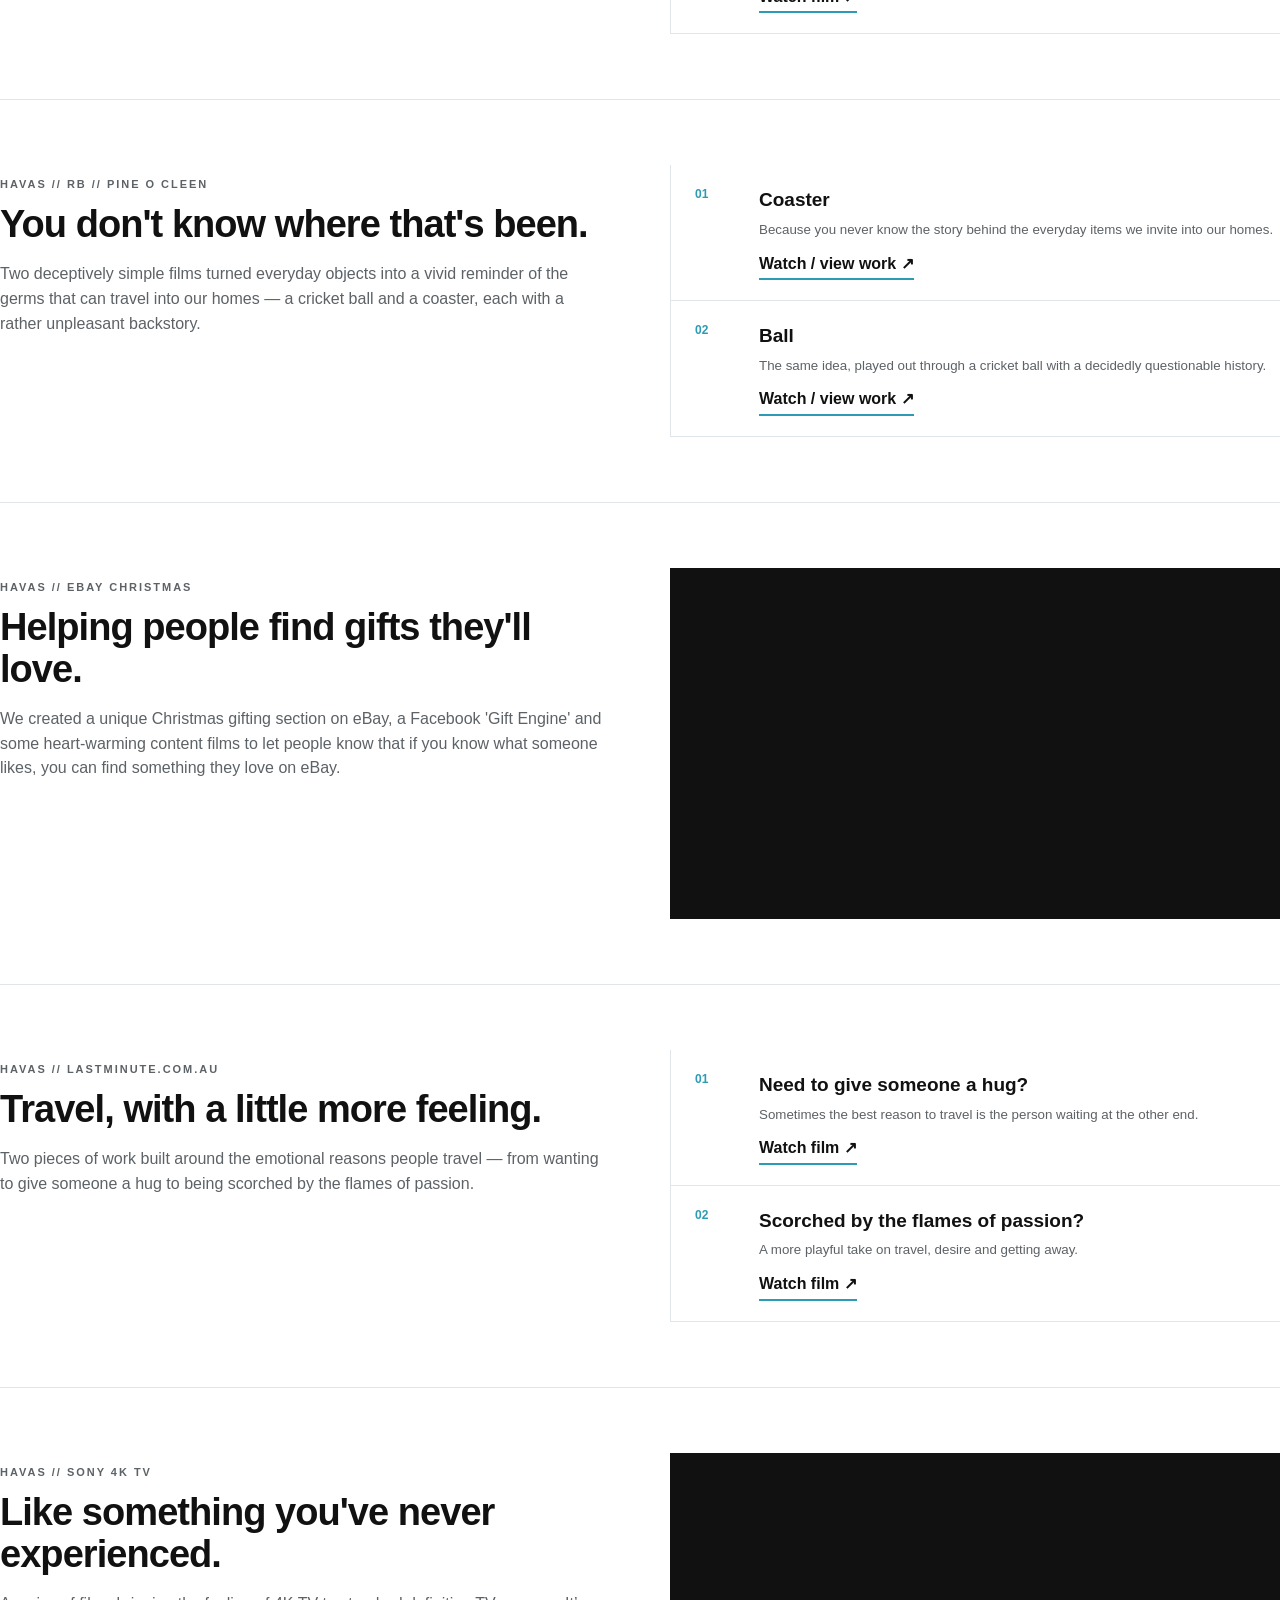
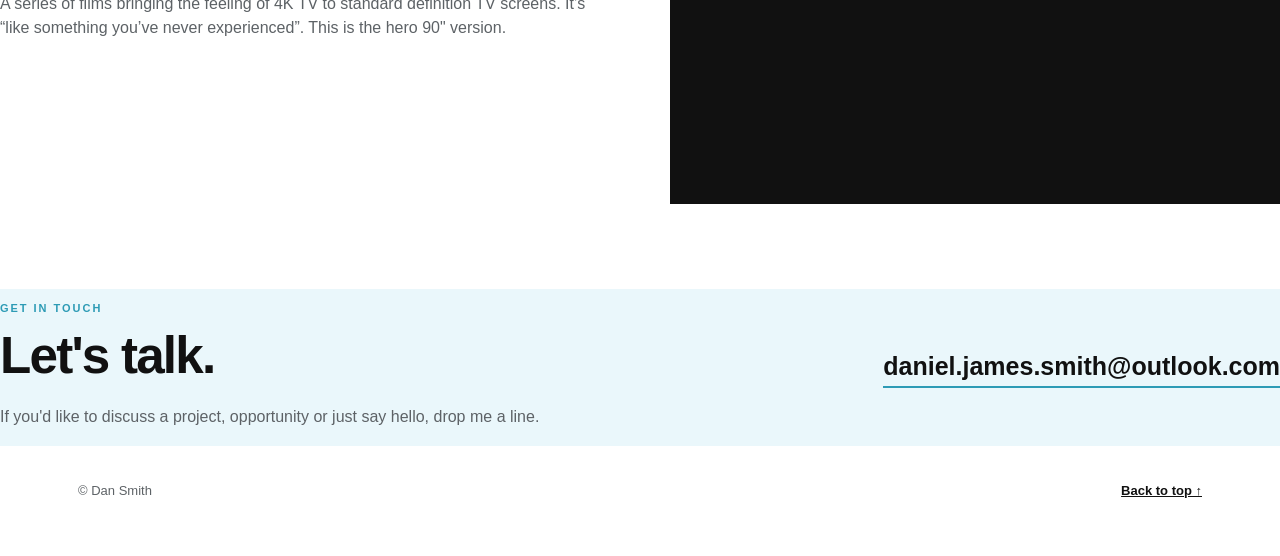
==== commit 931ede3f: "Add files via upload" ====
--- a/index.html
+++ b/index.html
@@ -209,12 +209,13 @@
       <h3>Helping people find gifts they'll love.</h3>
       <p>We created a unique Christmas gifting section on eBay, a Facebook 'Gift Engine' and some heart-warming content films to let people know that if you know what someone likes, you can find something they love on eBay.</p>
     </div>
-    <div class="legacy-feature">
-      <img class="ebay-logo" src="assets/ebay-logo.svg" alt="eBay">
-      <p>A social and content-led approach to Christmas gifting, built around the insight that the best presents start with knowing someone.</p>
-      <div class="film-links">
-        <a class="film-link" href="https://www.youtube.com/watch?v=p8hKTDxDFMA" target="_blank" rel="noopener">Watch the film ↗</a>
-      </div>
+    <div class="video-wrap">
+      <iframe
+        src="https://www.youtube.com/embed/p8hKTDxDFMA"
+        title="eBay Christmas film"
+        loading="lazy"
+        allow="accelerometer; autoplay; clipboard-write; encrypted-media; gyroscope; picture-in-picture; web-share"
+        allowfullscreen></iframe>
     </div>
   </article>
 
@@ -238,10 +239,13 @@
       <h3>Like something you've never experienced.</h3>
       <p>A series of films bringing the feeling of 4K TV to standard definition TV screens. It’s “like something you’ve never experienced”. This is the hero 90" version.</p>
     </div>
-    <div class="legacy-feature">
-      <p class="sony-kicker">SONY 4K TV</p>
-      <p>A campaign built around making the difference visible — showing what a new generation of picture quality could feel like, even when viewed through a standard-definition screen.</p>
-      <p class="sony-note">Hero film · 90"</p>
+    <div class="video-wrap">
+      <iframe
+        src="https://player.vimeo.com/video/70301299"
+        title="Sony 4K Ultra HD TV — Like Nothing You've Ever Experienced"
+        loading="lazy"
+        allow="autoplay; fullscreen; picture-in-picture"
+        allowfullscreen></iframe>
     </div>
   </article>
 
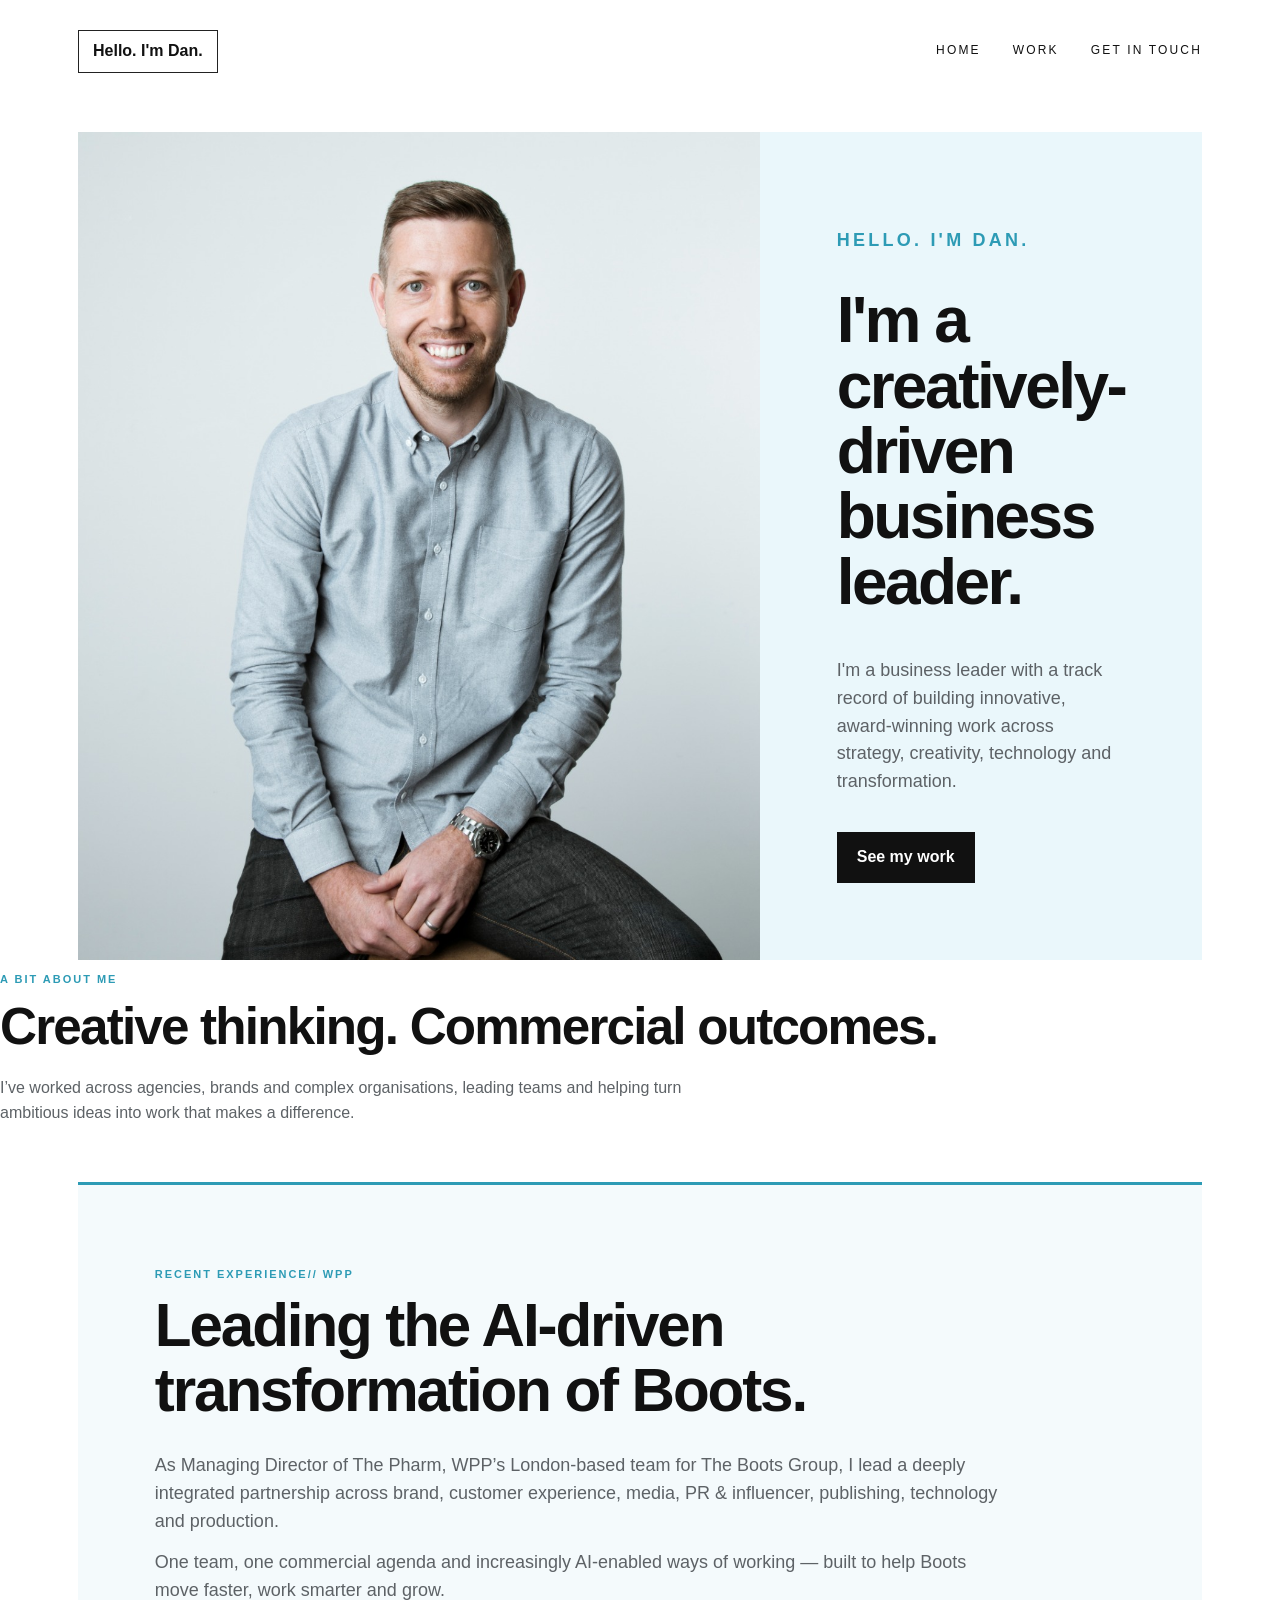
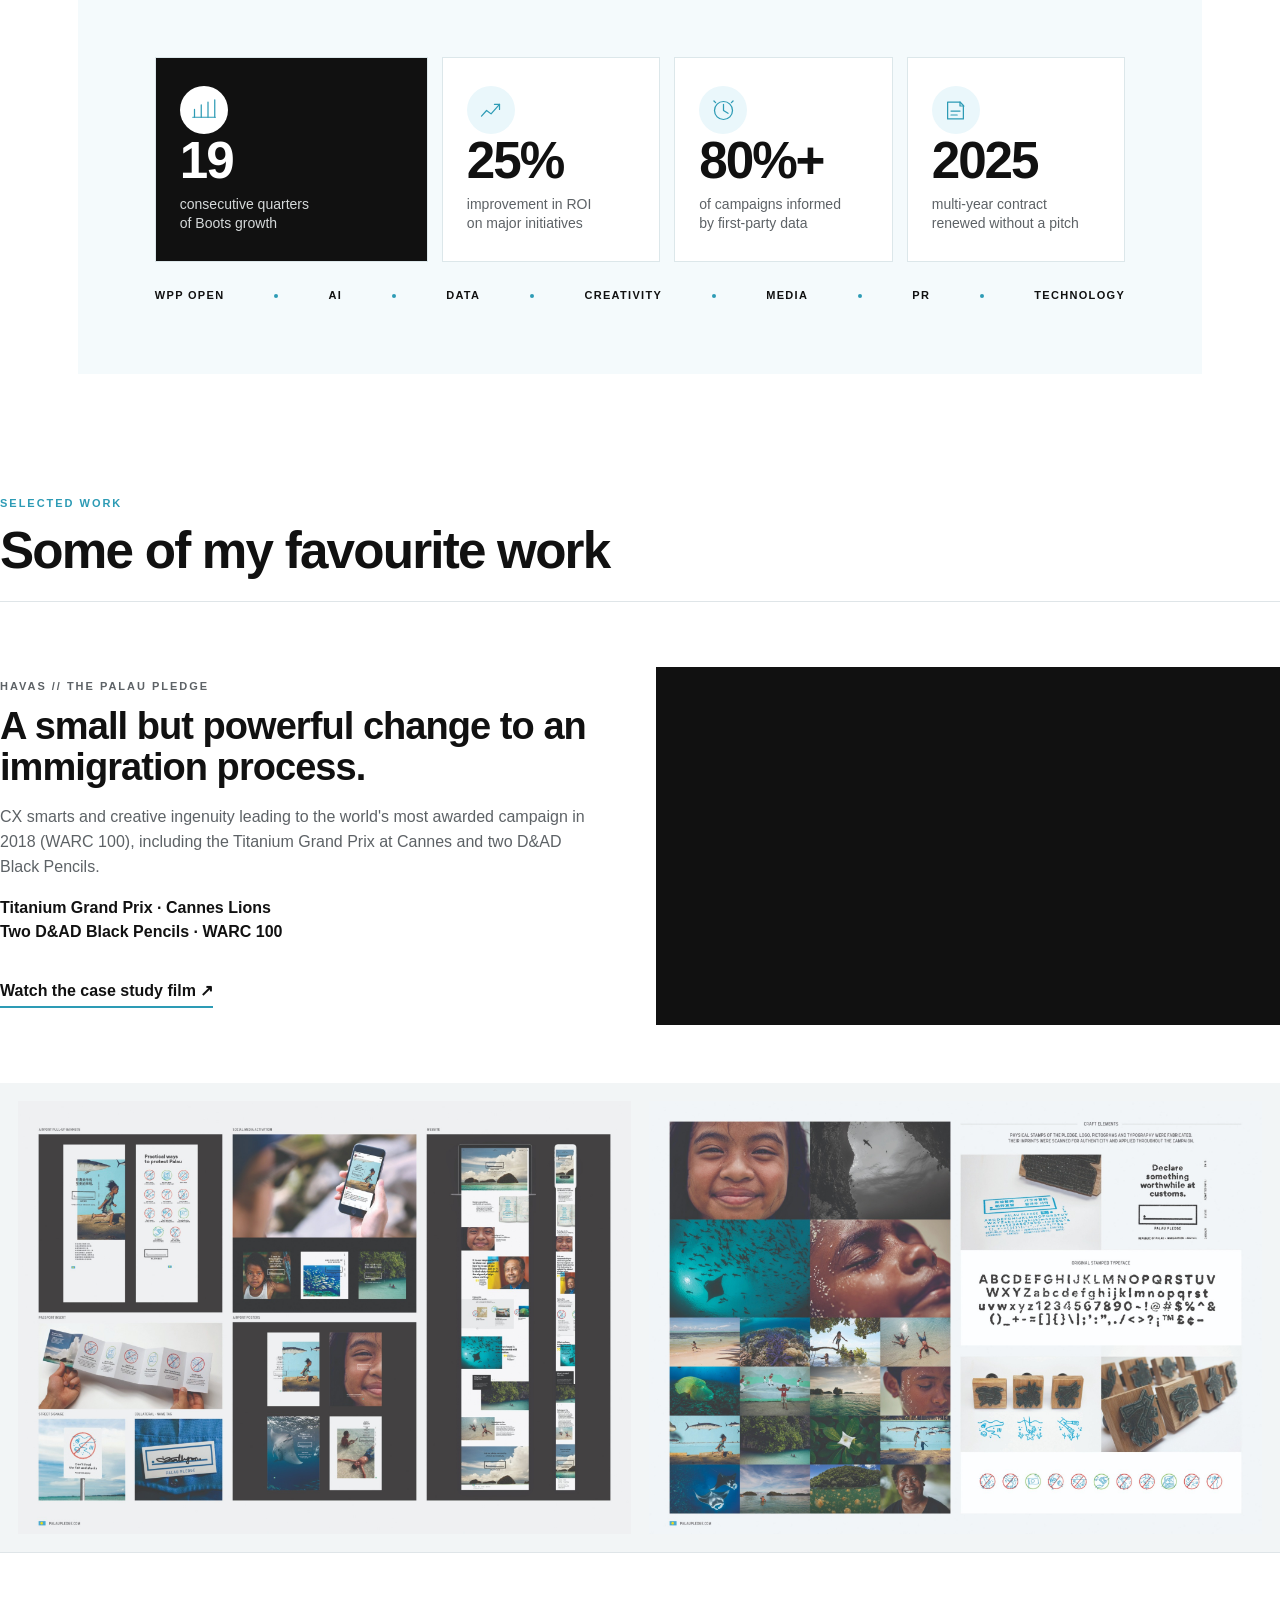
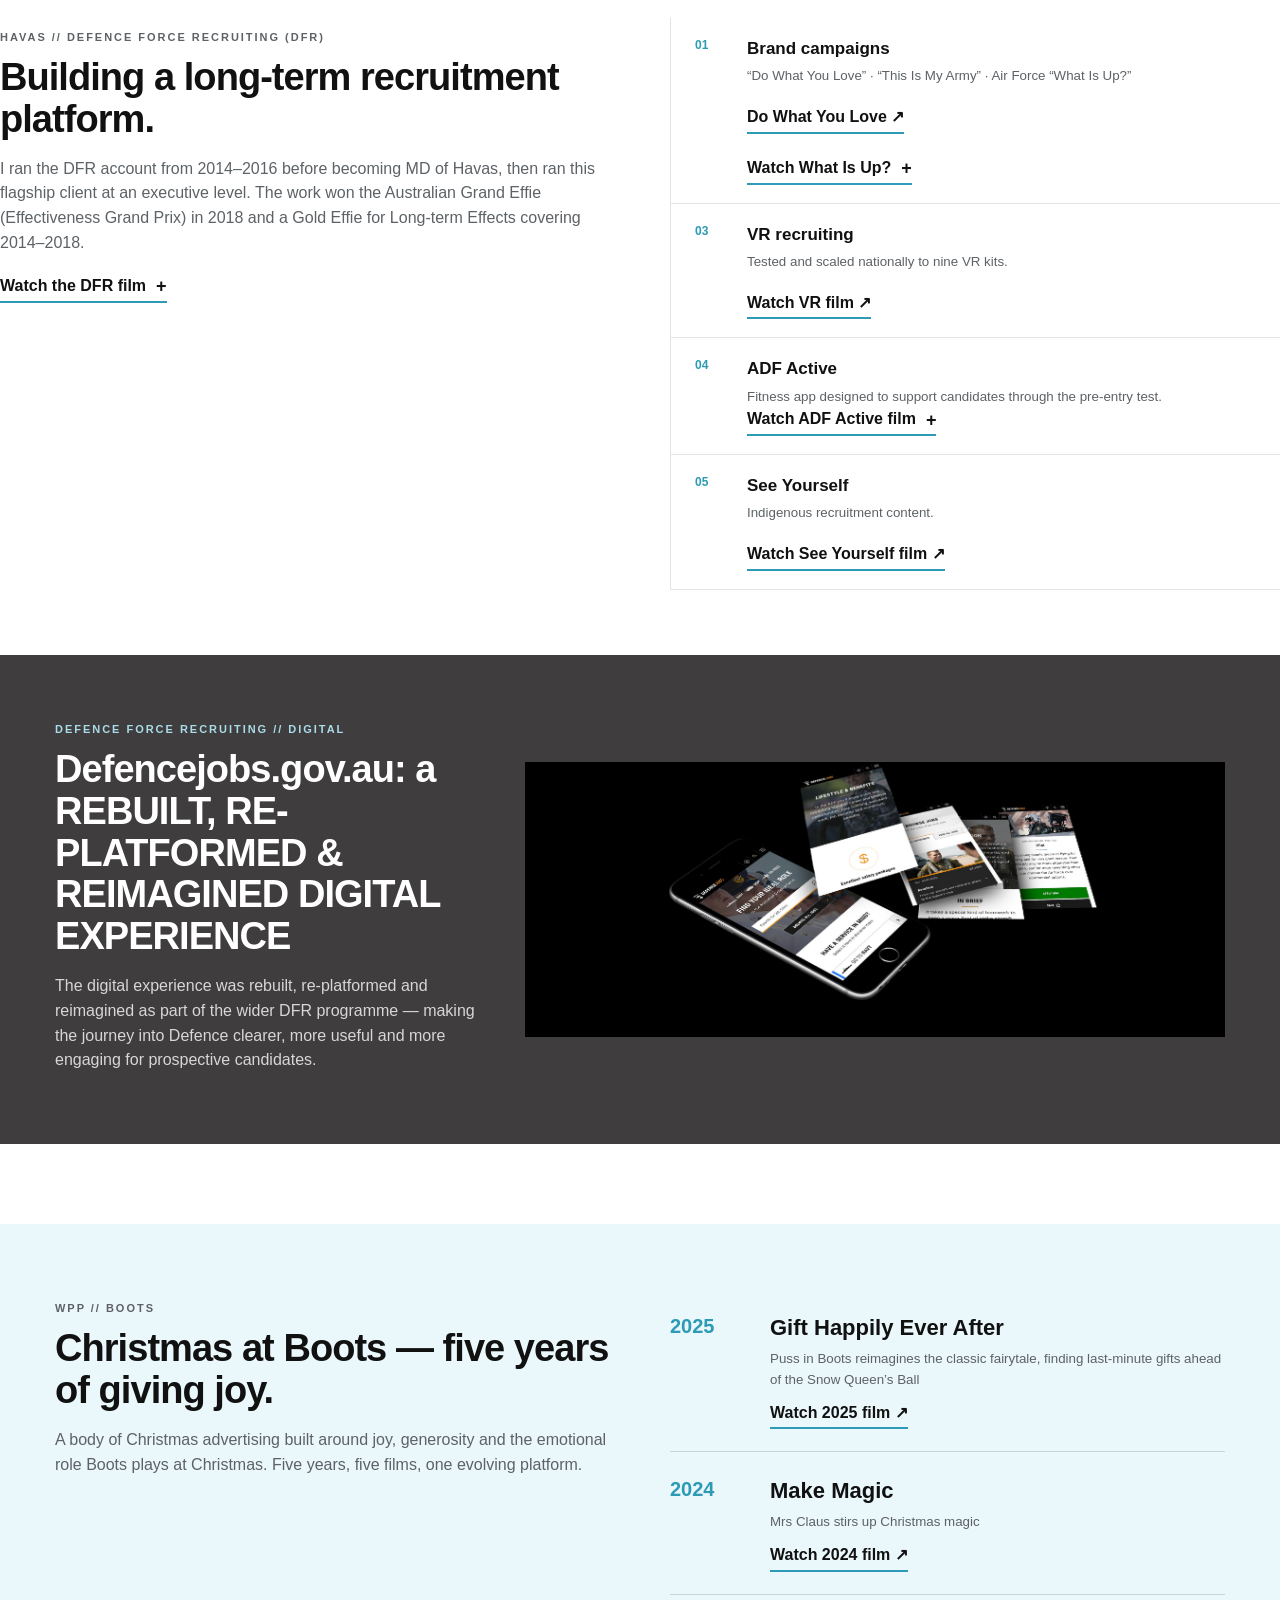
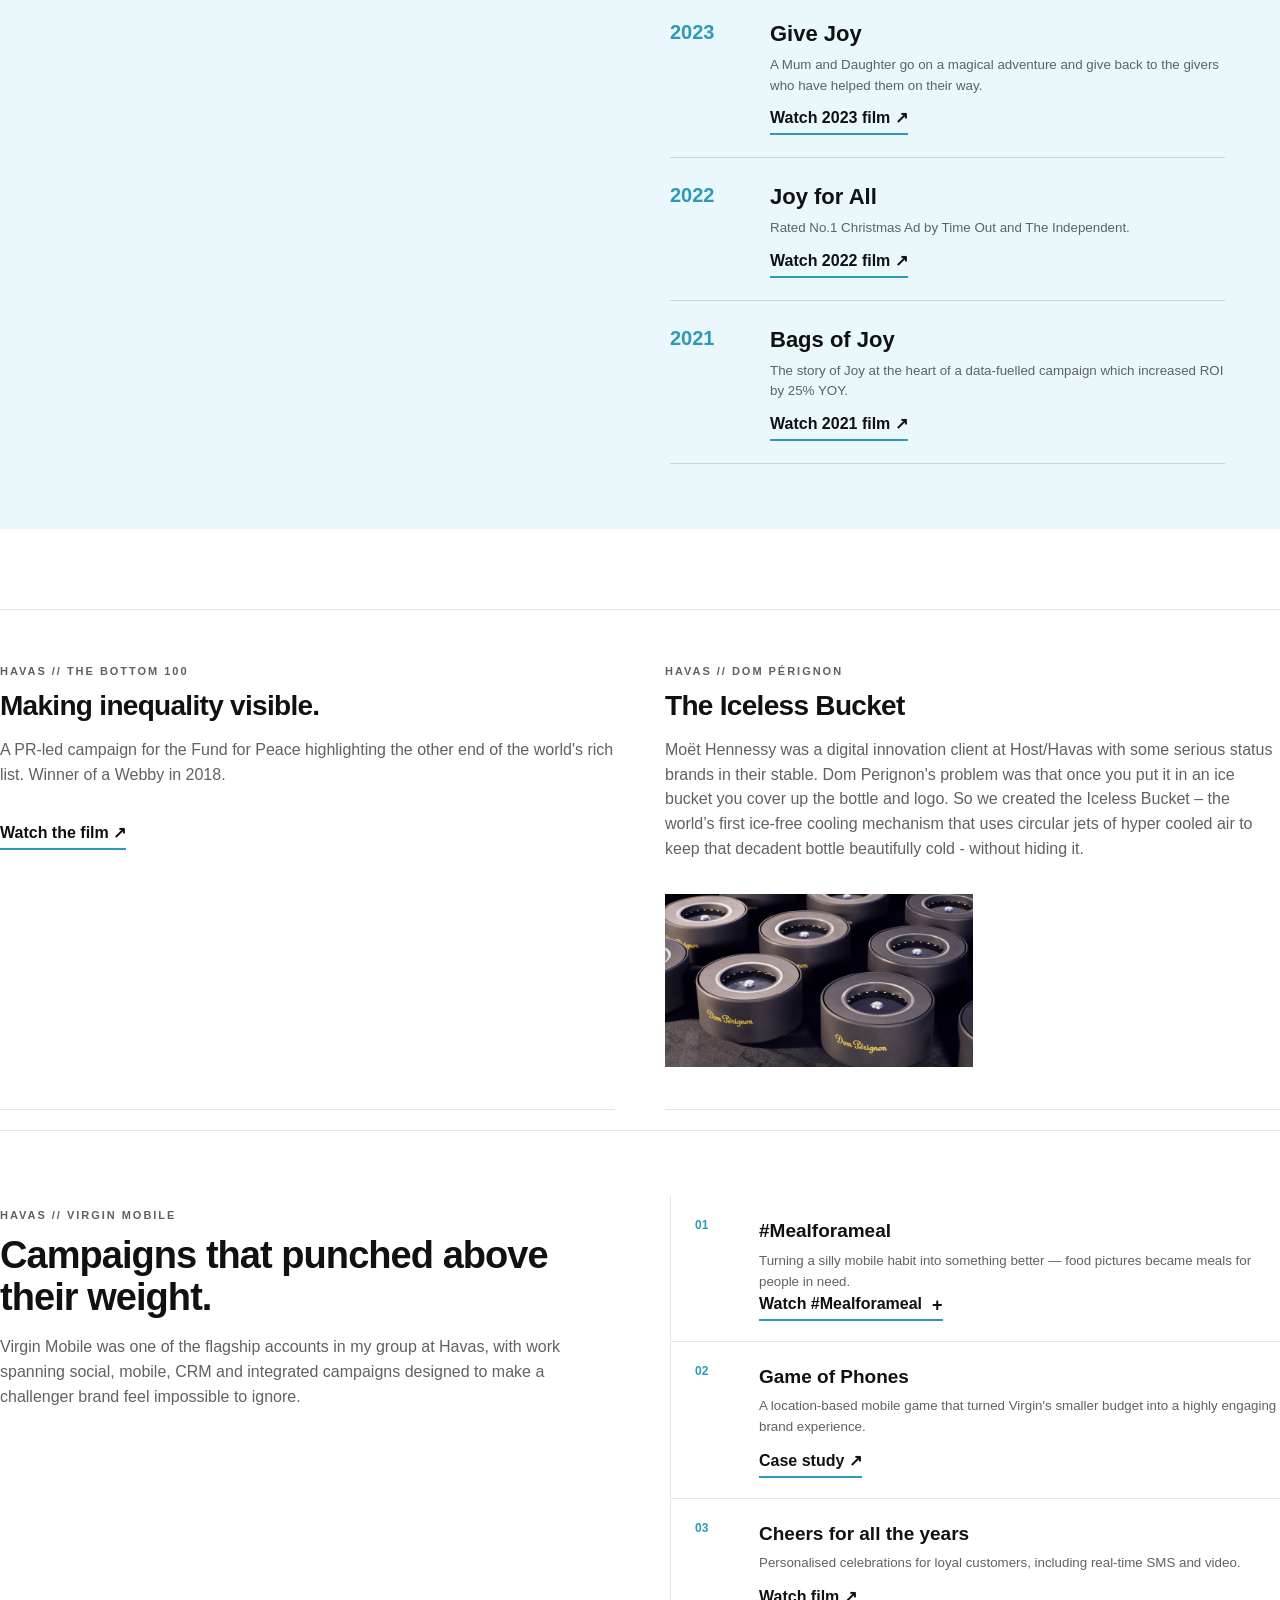
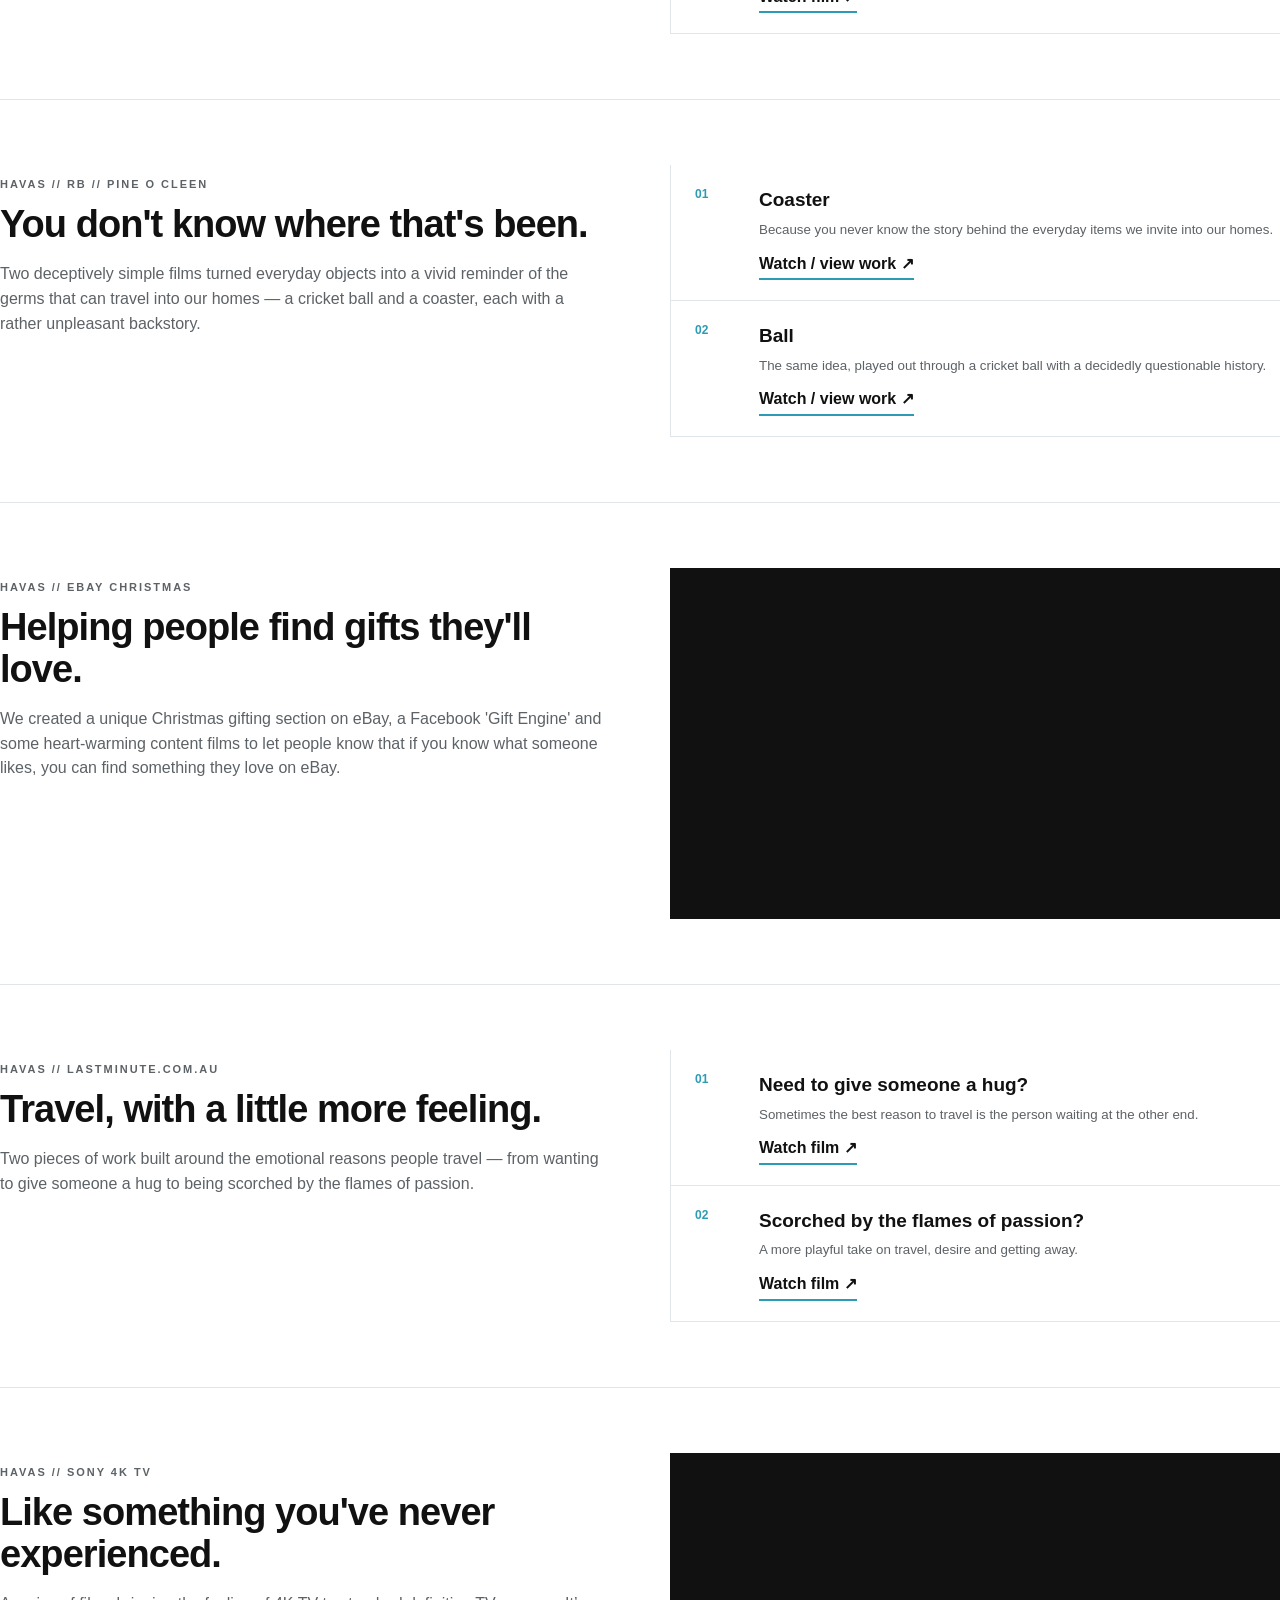
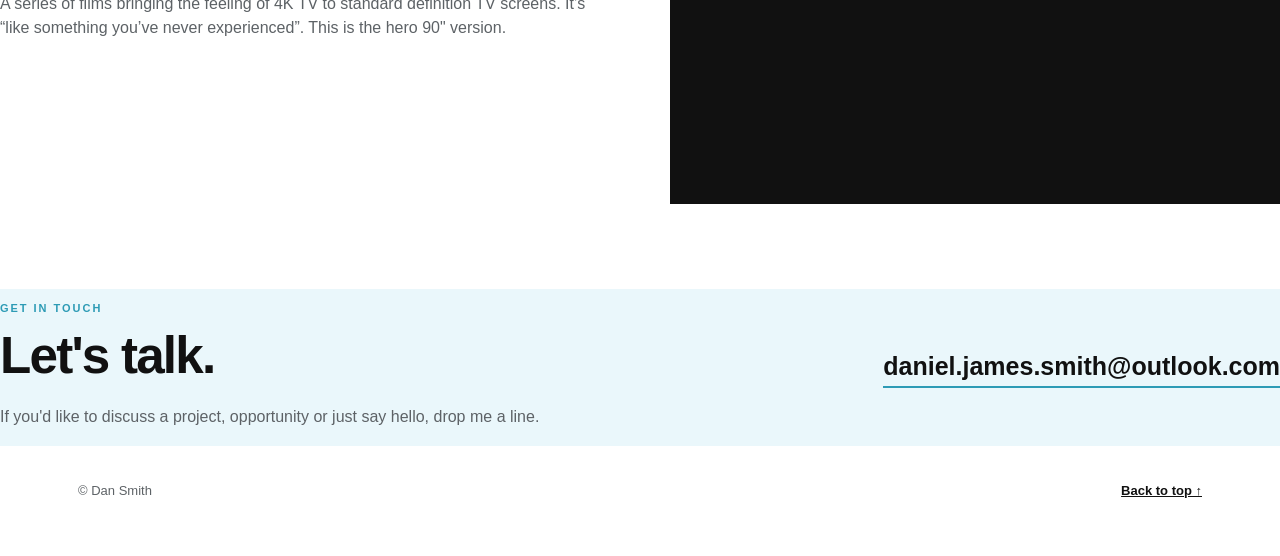
==== commit e3401717: "Update index.html" ====
--- a/index.html
+++ b/index.html
@@ -37,7 +37,7 @@
 <section class="recent-wpp">
   <div class="recent-wpp-inner">
     <div class="recent-wpp-head">
-      <p class="eyebrow">More recent work // WPP</p>
+      <p class="eyebrow">Recent experience// WPP</p>
       <h2>Leading the AI-driven transformation of Boots.</h2>
       <p class="wpp-intro">As Managing Director of The Pharm, WPP’s London-based team for The Boots Group, I lead a deeply integrated partnership across brand, customer experience, media, PR &amp; influencer, publishing, technology and production.</p>
       <p class="wpp-intro">One team, one commercial agenda and increasingly AI-enabled ways of working — built to help Boots move faster, work smarter and grow.</p>
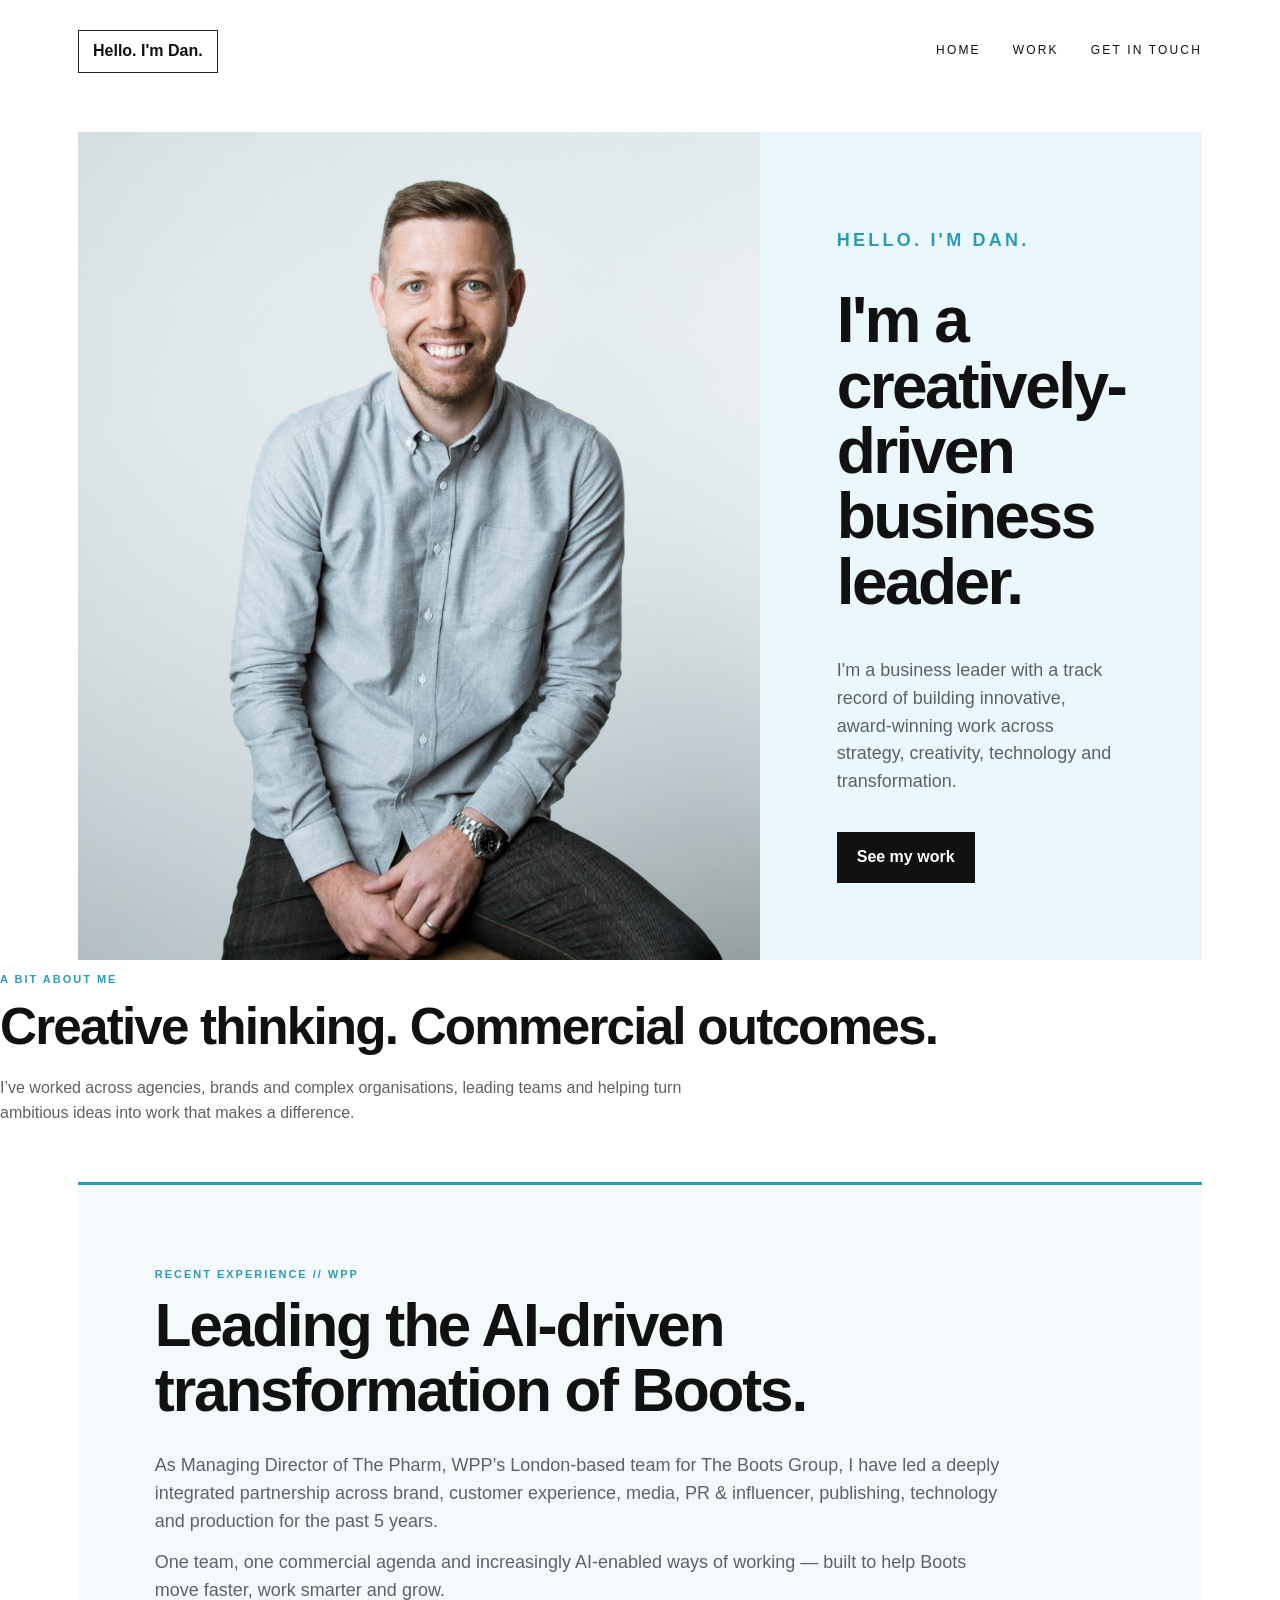
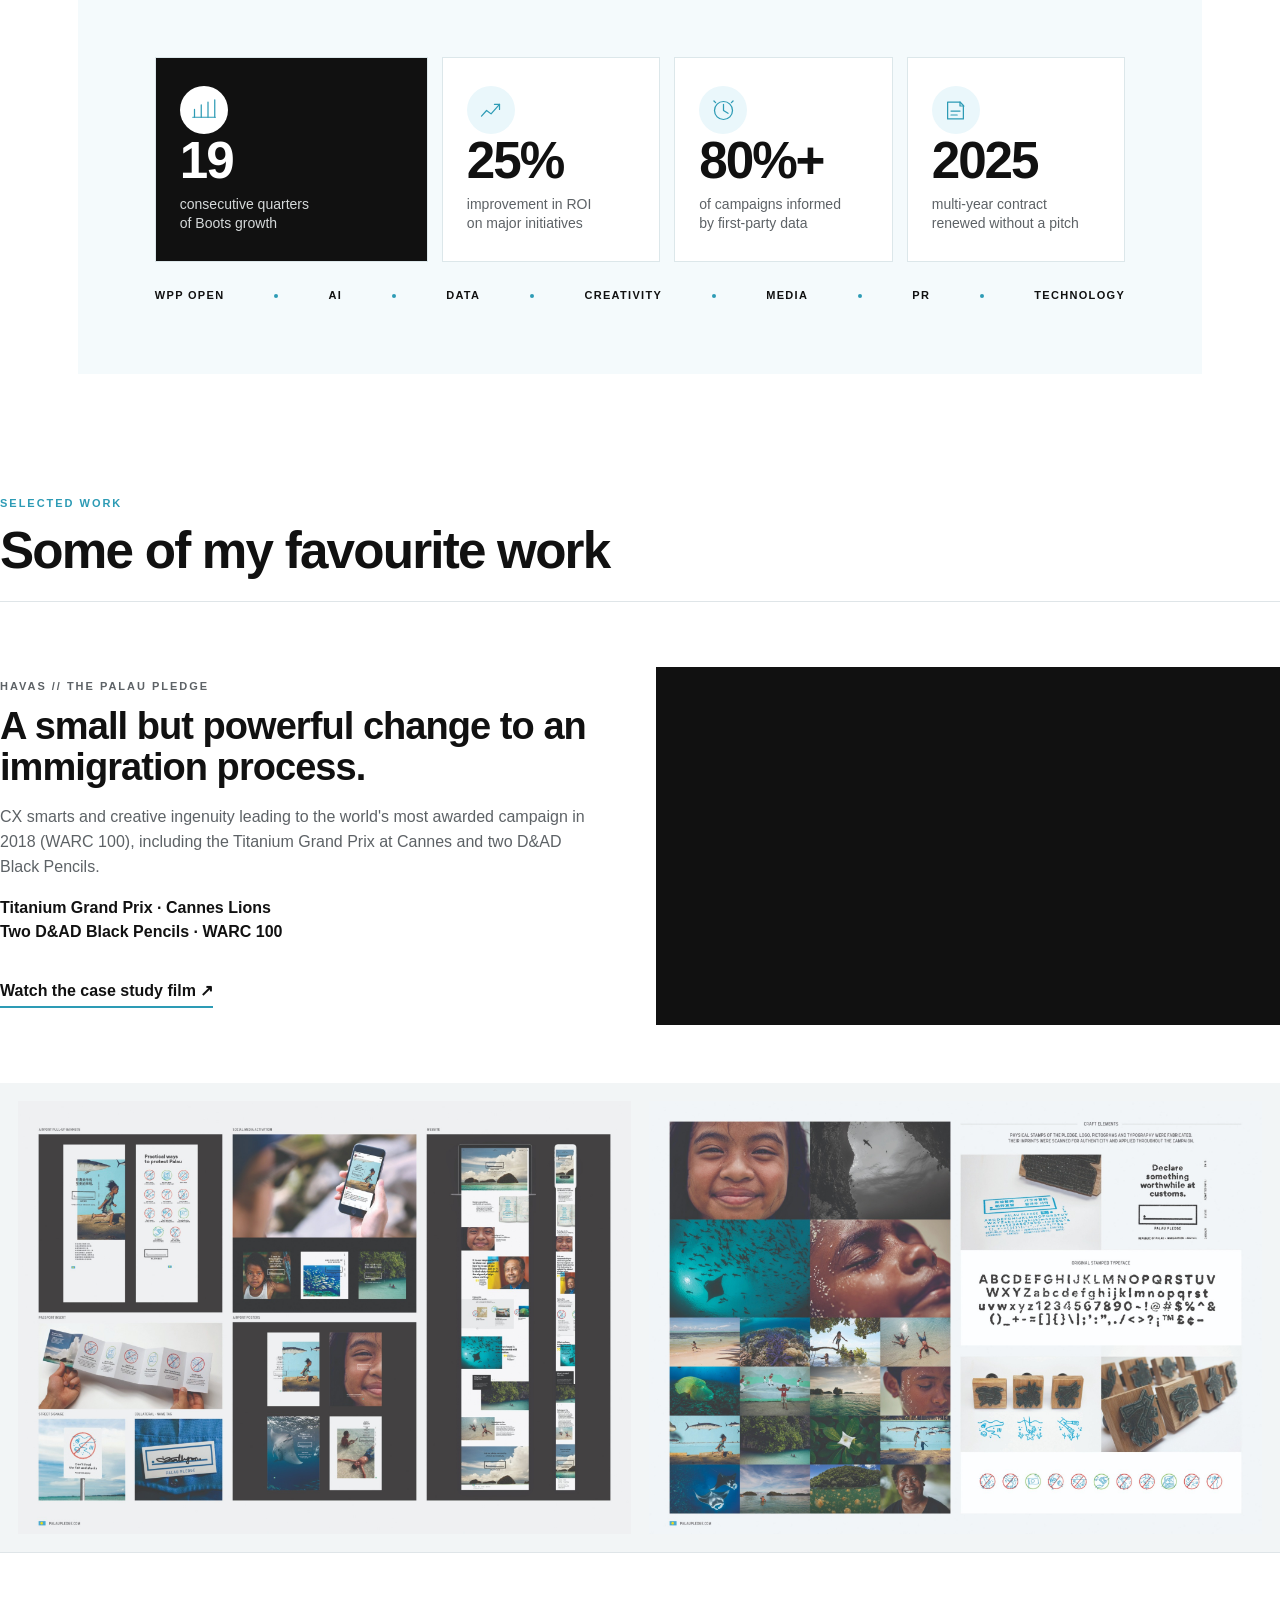
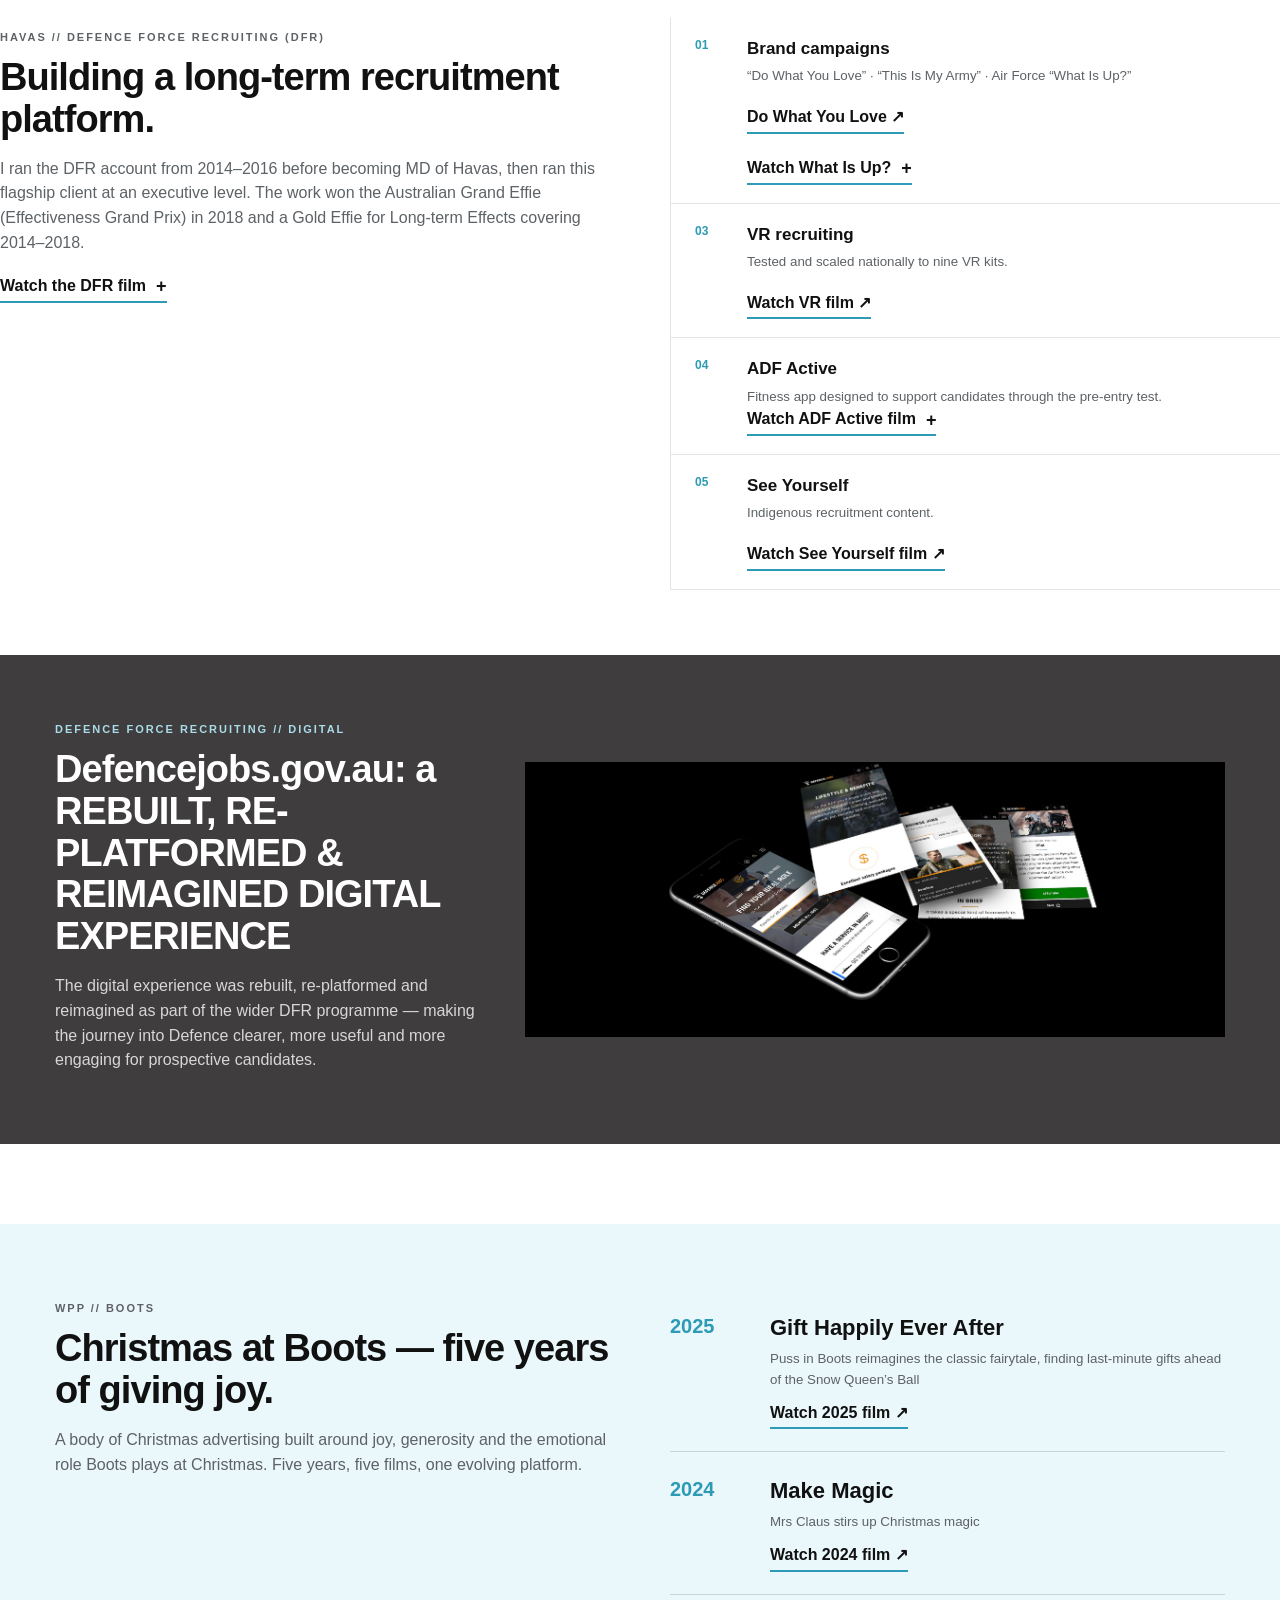
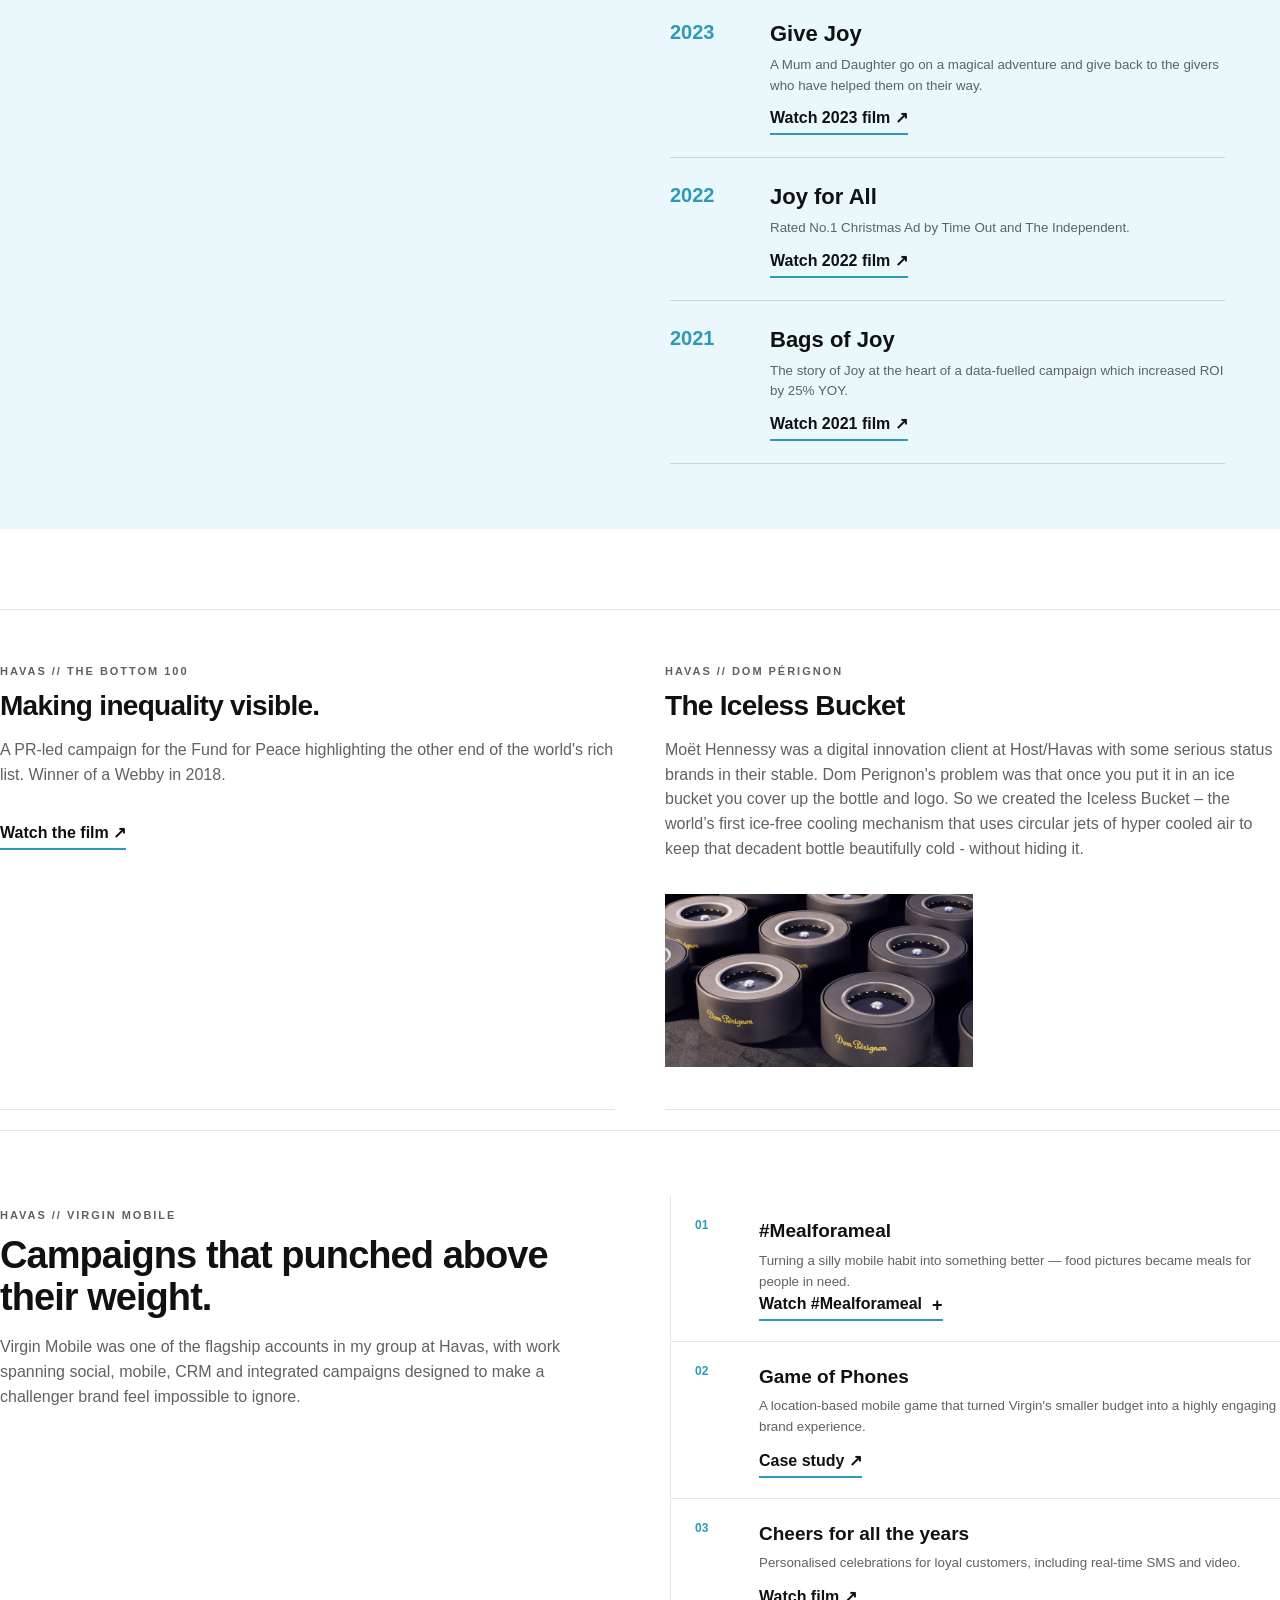
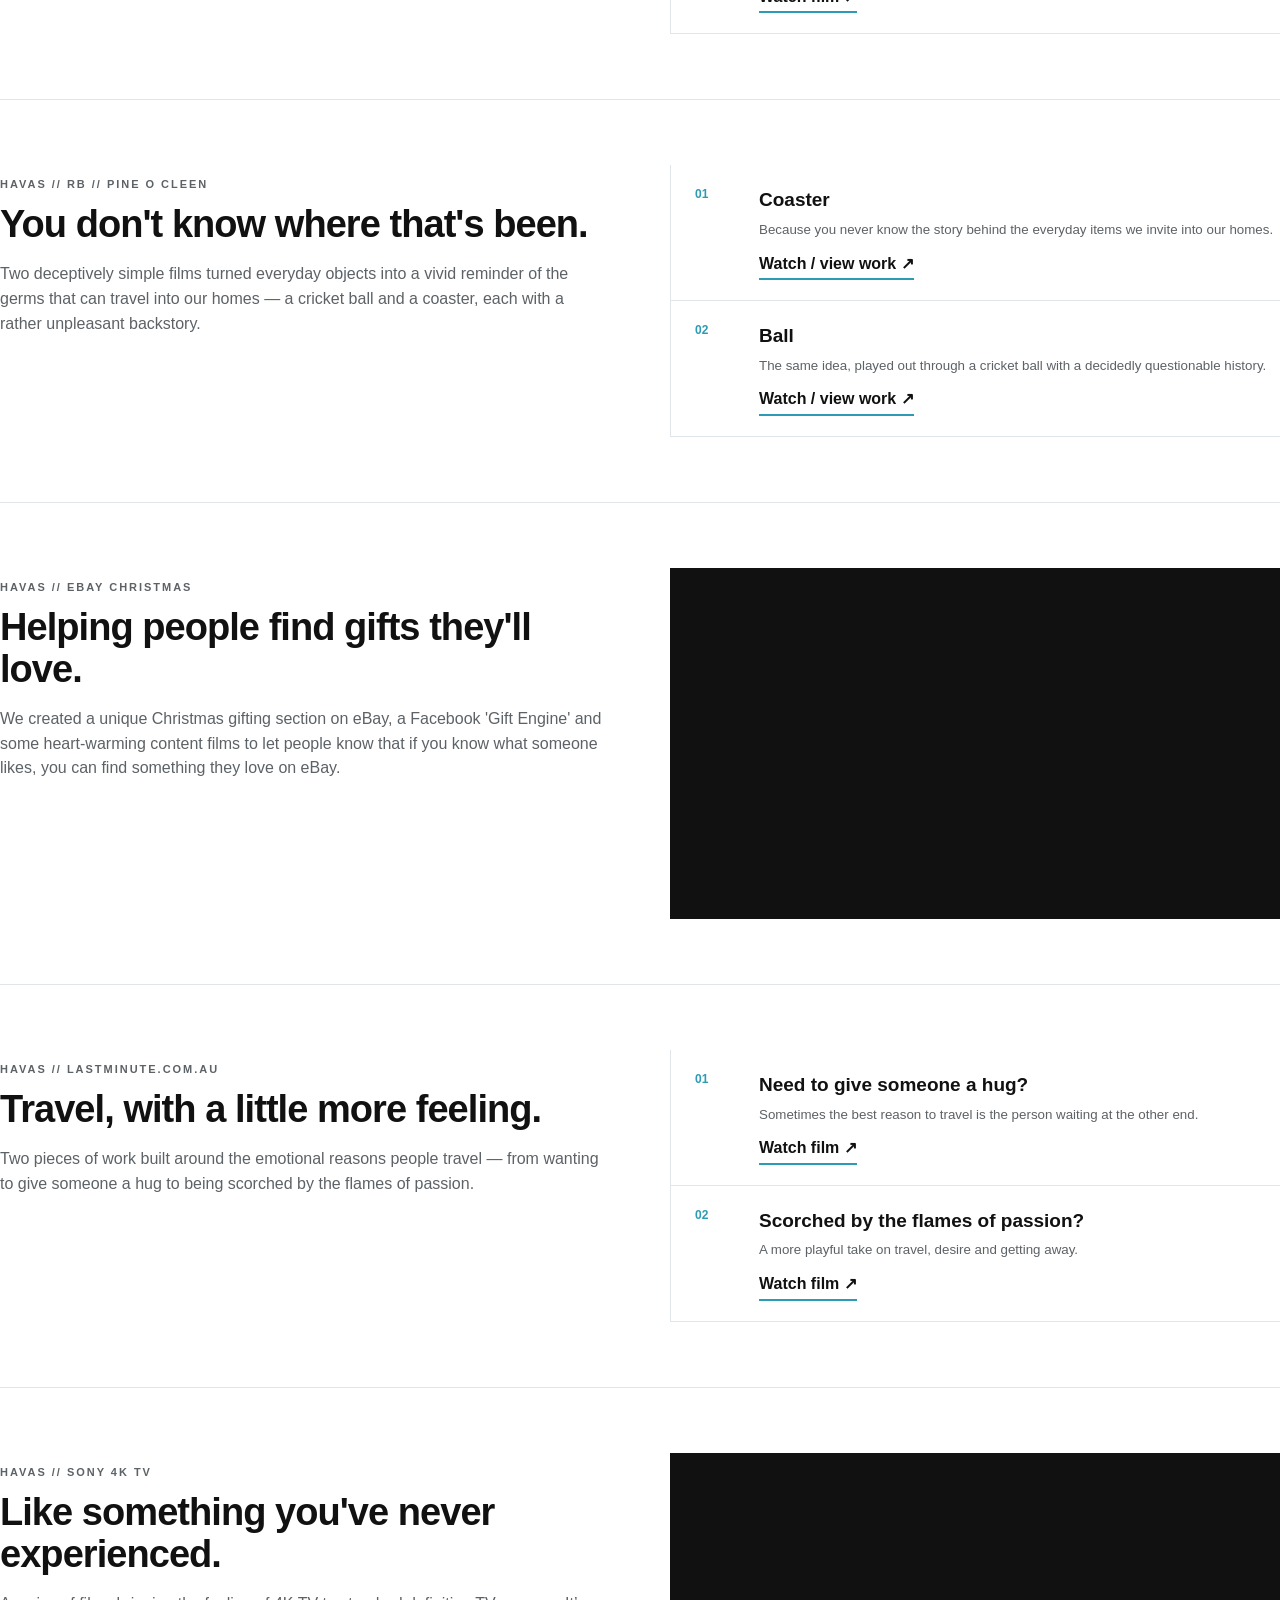
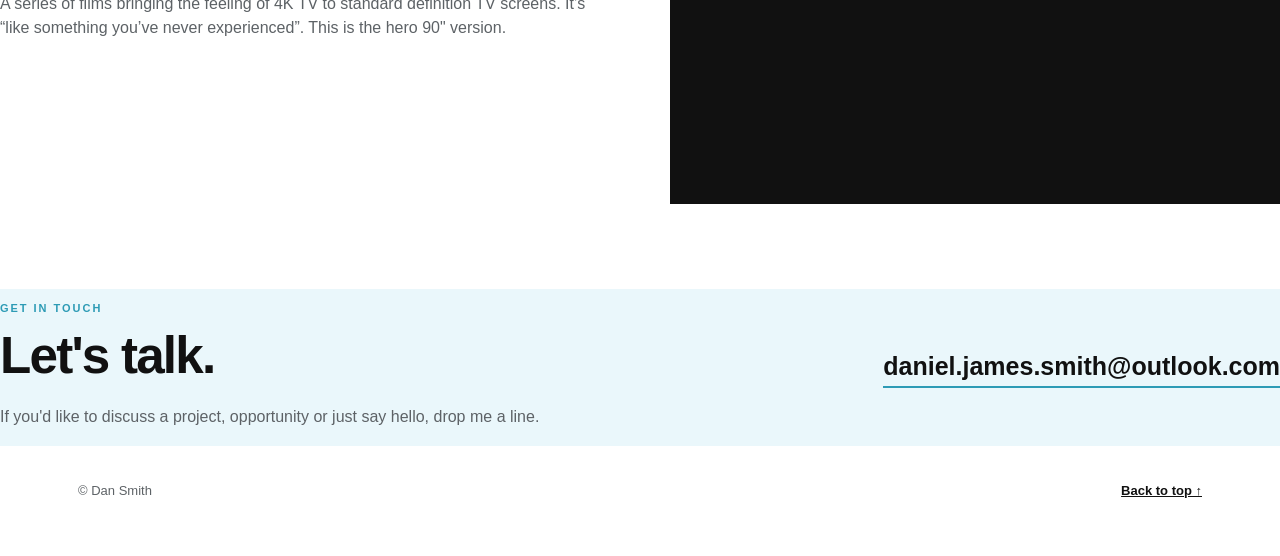
==== commit cd10221e: "Update index.html" ====
--- a/index.html
+++ b/index.html
@@ -37,9 +37,9 @@
 <section class="recent-wpp">
   <div class="recent-wpp-inner">
     <div class="recent-wpp-head">
-      <p class="eyebrow">Recent experience// WPP</p>
+      <p class="eyebrow">Recent experience // WPP</p>
       <h2>Leading the AI-driven transformation of Boots.</h2>
-      <p class="wpp-intro">As Managing Director of The Pharm, WPP’s London-based team for The Boots Group, I lead a deeply integrated partnership across brand, customer experience, media, PR &amp; influencer, publishing, technology and production.</p>
+      <p class="wpp-intro">As Managing Director of The Pharm, WPP’s London-based team for The Boots Group, I have led a deeply integrated partnership across brand, customer experience, media, PR &amp; influencer, publishing, technology and production for the past 5 years.</p>
       <p class="wpp-intro">One team, one commercial agenda and increasingly AI-enabled ways of working — built to help Boots move faster, work smarter and grow.</p>
     </div>
 
